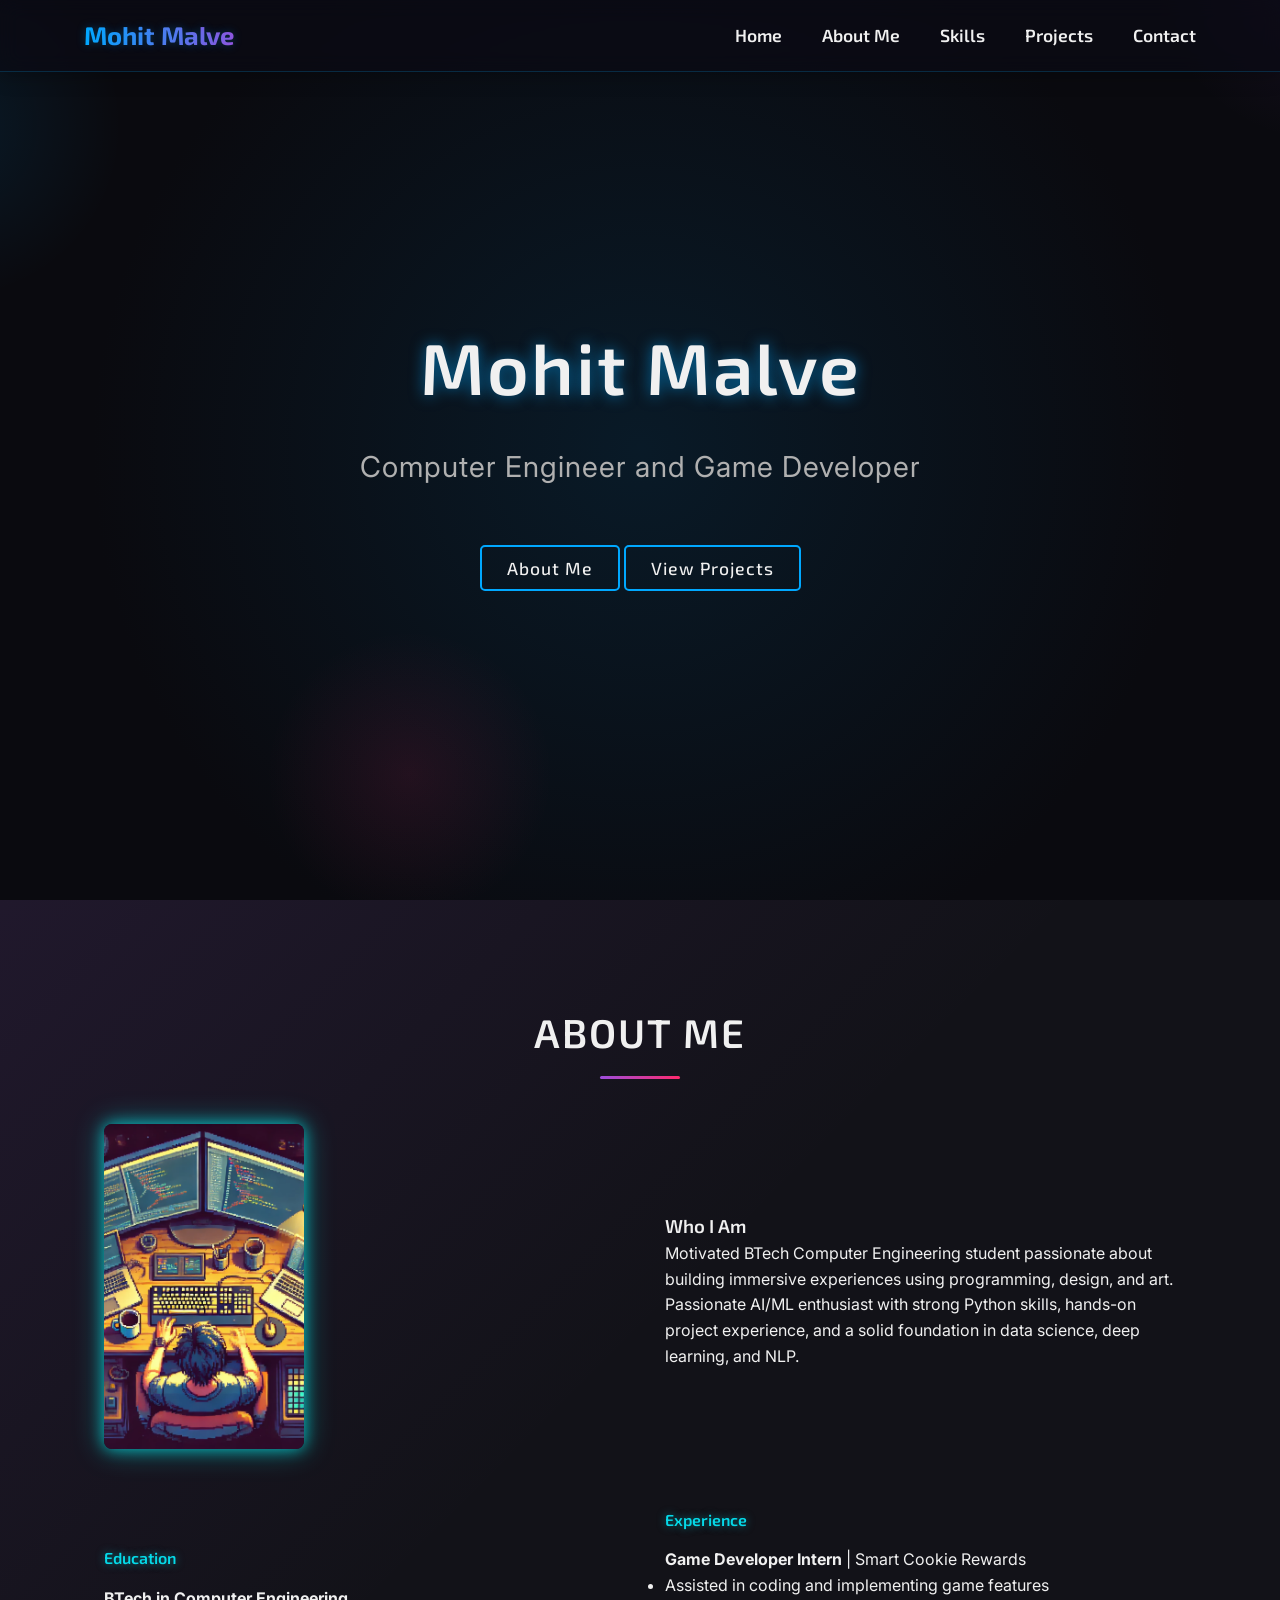
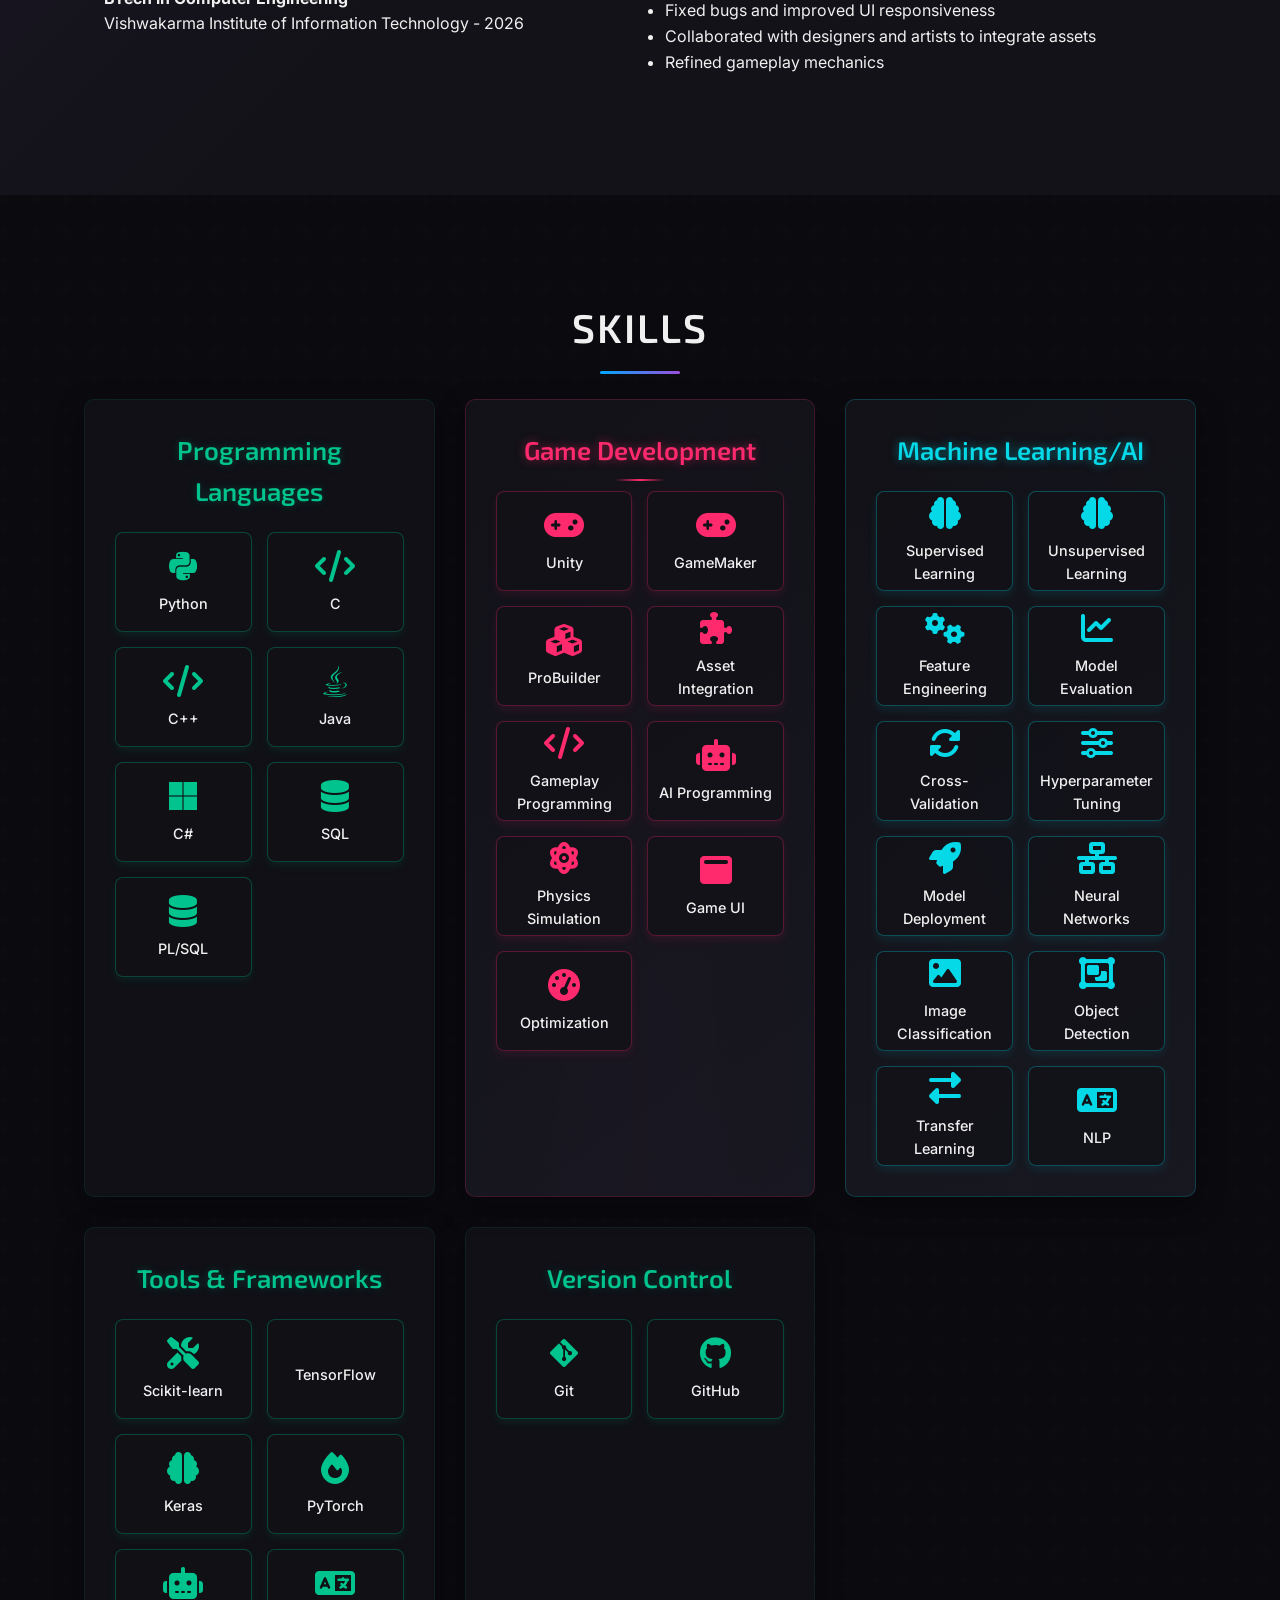
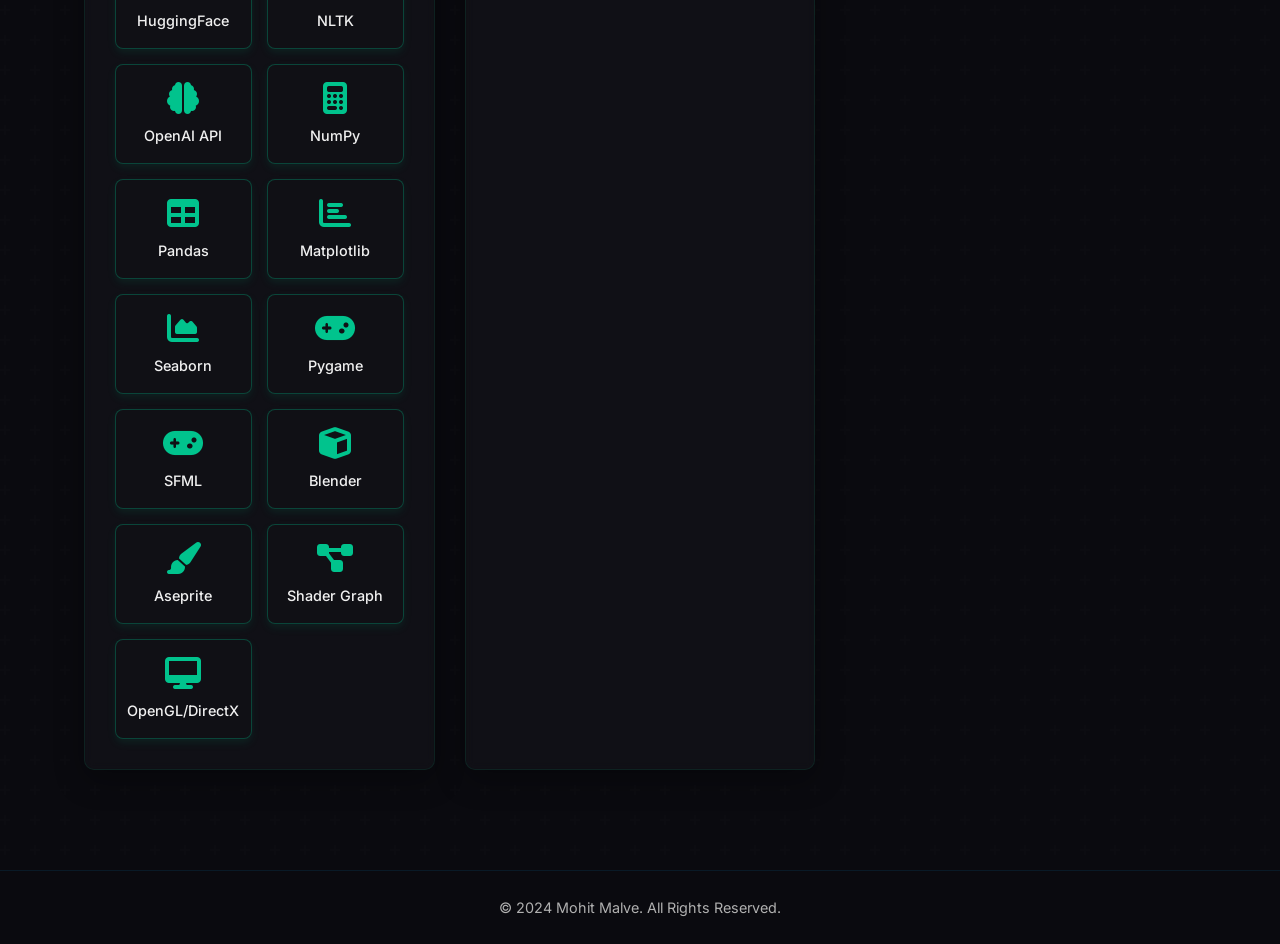
==== index.html @ 3102465f "New Duplicate" ====
<!DOCTYPE html>
<html lang="en">
<head>
    <meta charset="UTF-8">
    <meta name="viewport" content="width=device-width, initial-scale=1.0">
    <title>Mohit Malve - Game Developer & Creator</title>
    <link rel="stylesheet" href="style.css">
    <link rel="stylesheet" href="https://cdnjs.cloudflare.com/ajax/libs/font-awesome/6.4.0/css/all.min.css">
    <link href="https://fonts.googleapis.com/css2?family=Exo+2:wght@300;400;500;600;700&family=Inter:wght@300;400;500;600;700&display=swap" rel="stylesheet">
</head>
<body>
    <div class="background-animation"></div>
    <div class="background-animation"></div>
    <!-- Header -->
    <header class="fixed-header">
        <div class="container">
            <nav class="main-nav">
                <div class="logo">Mohit Malve</div>
                <ul class="nav-links">
                    <li><a href="index.html">Home</a></li>
                    <li><a href="#about">About Me</a></li>
                    <li><a href="#skills">Skills</a></li>
                    <li><a href="projects.html">Projects</a></li>
                    <li><a href="contact.html">Contact</a></li>
                </ul>
                <div class="hamburger">
                    <span class="bar"></span>
                    <span class="bar"></span>
                    <span class="bar"></span>
                </div>
            </nav>
        </div>
    </header>

    <!-- Hero Section -->
    <section class="hero" id="home">
        <div class="container">
            <div class="hero-content">
                <h1>Mohit Malve</h1>
                <p>Computer Engineer and Game Developer</p>
                <button onclick="document.getElementById('about').scrollIntoView({behavior: 'smooth'});">About Me</button>
                <button onclick="window.location.href='projects.html'">View Projects</button>
            </div>
        </div>
    </section>

    <!-- About Section -->
    <section class="about" id="about">
        <div class="container">
            <h2 class="section-title">About Me</h2>
            <div class="about-content">
                    <div class="grid-item grid-item-image">
                        <img src="Images/Sticker.png" alt="Mohit Malve's profile sticker" class="about-sticker">
                    </div>
                    <div class="grid-item grid-item-who-i-am">
                        <h3>Who I Am</h3>
                        <p>Motivated BTech Computer Engineering student passionate about building immersive experiences using programming, design, and art.</p>
                        <p>Passionate AI/ML enthusiast with strong Python skills, hands-on project experience, and a solid foundation in data science, deep learning, and NLP.</p>
                    </div>
                    <div class="grid-item grid-item-education">
                        <h4>Education</h4>
                        <p><strong>BTech in Computer Engineering</strong></p>
                        <p>Vishwakarma Institute of Information Technology - 2026</p>               
                    </div>
                    <div class="grid-item grid-item-experience">
                        <h4>Experience</h4>
                        <p><strong>Game Developer Intern</strong> | Smart Cookie Rewards</p>
                        <ul>
                            <li>Assisted in coding and implementing game features</li>
                            <li>Fixed bugs and improved UI responsiveness</li>
                            <li>Collaborated with designers and artists to integrate assets</li>
                            <li>Refined gameplay mechanics</li>
                        </ul>
                    </div>
                </div>
        </div>
    </section>

    <!-- Skills Section -->
    <section class="skills" id="skills">
        <div class="container">
            <h2 class="section-title">Skills</h2>
            <div class="skills-container">
                <div class="skill-category">
                    <h3>Programming Languages</h3>
                    <div class="skill-cards">
                        <div class="skill-card">
                            <i class="fab fa-python"></i>
                            <span>Python</span>
                        </div>
                        <div class="skill-card">
                            <i class="fas fa-code"></i>
                            <span>C</span>
                        </div>
                        <div class="skill-card">
                            <i class="fas fa-code"></i>
                            <span>C++</span>
                        </div>
                        <div class="skill-card">
                            <i class="fab fa-java"></i>
                            <span>Java</span>
                        </div>
                        <div class="skill-card">
                            <i class="fab fa-microsoft"></i>
                            <span>C#</span>
                        </div>
                        <div class="skill-card">
                            <i class="fas fa-database"></i>
                            <span>SQL</span>
                        </div>
                        <div class="skill-card">
                            <i class="fas fa-database"></i>
                            <span>PL/SQL</span>
                        </div>
                    </div>
                </div>
                
                <div class="skill-category">
                    <h3>Game Development</h3>
                    <div class="skill-cards">
                        <div class="skill-card">
                            <i class="fas fa-gamepad"></i>
                            <span>Unity</span>
                        </div>
                        <div class="skill-card">
                            <i class="fas fa-gamepad"></i>
                            <span>GameMaker</span>
                        </div>
                        <div class="skill-card">
                            <i class="fas fa-cubes"></i>
                            <span>ProBuilder</span>
                        </div>
                        <div class="skill-card">
                            <i class="fas fa-puzzle-piece"></i>
                            <span>Asset Integration</span>
                        </div>
                        <div class="skill-card">
                            <i class="fas fa-code"></i>
                            <span>Gameplay Programming</span>
                        </div>
                        <div class="skill-card">
                            <i class="fas fa-robot"></i>
                            <span>AI Programming</span>
                        </div>
                        <div class="skill-card">
                            <i class="fas fa-atom"></i>
                            <span>Physics Simulation</span>
                        </div>
                        <div class="skill-card">
                            <i class="fas fa-window-maximize"></i>
                            <span>Game UI</span>
                        </div>
                        <div class="skill-card">
                            <i class="fas fa-tachometer-alt"></i>
                            <span>Optimization</span>
                        </div>
                    </div>
                </div>
                
                <div class="skill-category">
                    <h3>Machine Learning/AI</h3>
                    <div class="skill-cards">
                        <div class="skill-card">
                            <i class="fas fa-brain"></i>
                            <span>Supervised Learning</span>
                        </div>
                        <div class="skill-card">
                            <i class="fas fa-brain"></i>
                            <span>Unsupervised Learning</span>
                        </div>
                        <div class="skill-card">
                            <i class="fas fa-cogs"></i>
                            <span>Feature Engineering</span>
                        </div>
                        <div class="skill-card">
                            <i class="fas fa-chart-line"></i>
                            <span>Model Evaluation</span>
                        </div>
                        <div class="skill-card">
                            <i class="fas fa-sync-alt"></i>
                            <span>Cross-Validation</span>
                        </div>
                        <div class="skill-card">
                            <i class="fas fa-sliders-h"></i>
                            <span>Hyperparameter Tuning</span>
                        </div>
                        <div class="skill-card">
                            <i class="fas fa-rocket"></i>
                            <span>Model Deployment</span>
                        </div>
                        <div class="skill-card">
                            <i class="fas fa-network-wired"></i>
                            <span>Neural Networks</span>
                        </div>
                        <div class="skill-card">
                            <i class="fas fa-image"></i>
                            <span>Image Classification</span>
                        </div>
                        <div class="skill-card">
                            <i class="fas fa-object-group"></i>
                            <span>Object Detection</span>
                        </div>
                        <div class="skill-card">
                            <i class="fas fa-exchange-alt"></i>
                            <span>Transfer Learning</span>
                        </div>
                        <div class="skill-card">
                            <i class="fas fa-language"></i>
                            <span>NLP</span>
                        </div>
                    </div>
                </div>
                
                <div class="skill-category">
                    <h3>Tools & Frameworks</h3>
                    <div class="skill-cards">
                        <div class="skill-card">
                            <i class="fas fa-tools"></i>
                            <span>Scikit-learn</span>
                        </div>
                        <div class="skill-card">
                            <i class="fab fa-tensorflow"></i>
                            <span>TensorFlow</span>
                        </div>
                        <div class="skill-card">
                            <i class="fas fa-brain"></i>
                            <span>Keras</span>
                        </div>
                        <div class="skill-card">
                            <i class="fas fa-fire"></i>
                            <span>PyTorch</span>
                        </div>
                        <div class="skill-card">
                            <i class="fas fa-robot"></i>
                            <span>HuggingFace</span>
                        </div>
                        <div class="skill-card">
                            <i class="fas fa-language"></i>
                            <span>NLTK</span>
                        </div>
                        <div class="skill-card">
                            <i class="fas fa-brain"></i>
                            <span>OpenAI API</span>
                        </div>
                        <div class="skill-card">
                            <i class="fas fa-calculator"></i>
                            <span>NumPy</span>
                        </div>
                        <div class="skill-card">
                            <i class="fas fa-table"></i>
                            <span>Pandas</span>
                        </div>
                        <div class="skill-card">
                            <i class="fas fa-chart-bar"></i>
                            <span>Matplotlib</span>
                        </div>
                        <div class="skill-card">
                            <i class="fas fa-chart-area"></i>
                            <span>Seaborn</span>
                        </div>
                        <div class="skill-card">
                            <i class="fas fa-gamepad"></i>
                            <span>Pygame</span>
                        </div>
                        <div class="skill-card">
                            <i class="fas fa-gamepad"></i>
                            <span>SFML</span>
                        </div>
                        <div class="skill-card">
                            <i class="fas fa-cube"></i>
                            <span>Blender</span>
                        </div>
                        <div class="skill-card">
                            <i class="fas fa-paint-brush"></i>
                            <span>Aseprite</span>
                        </div>
                        <div class="skill-card">
                            <i class="fas fa-project-diagram"></i>
                            <span>Shader Graph</span>
                        </div>
                        <div class="skill-card">
                            <i class="fas fa-desktop"></i>
                            <span>OpenGL/DirectX</span>
                        </div>
                    </div>
                </div>
                
                <div class="skill-category">
                    <h3>Version Control</h3>
                    <div class="skill-cards">
                        <div class="skill-card">
                            <i class="fab fa-git-alt"></i>
                            <span>Git</span>
                        </div>
                        <div class="skill-card">
                            <i class="fab fa-github"></i>
                            <span>GitHub</span>
                        </div>
                    </div>
                </div>
            </div>
        </div>
    </section>

    <!-- Footer -->
    <footer>
        <div class="container">
            <p>&copy; 2024 Mohit Malve. All Rights Reserved.</p>
        </div>
    </footer>

    <!-- JavaScript -->
    <script src="script.js"></script>
</body>
</html>
---- style.css ----
/* Floating Background Elements */
body::before, body::after {
    content: '';
    position: fixed;
    width: 100px;
    height: 100px;
    background-size: contain;
    background-repeat: no-repeat;
    opacity: 0.1;
    pointer-events: none;
    z-index: -1;
    animation: floatAnimation 20s infinite ease-in-out alternate;
}

body::before {
    top: 10%;
    left: 5%;
    background-image: url('Images/circuit_board.svg'); /* Placeholder, will replace with actual SVG */
    animation-delay: 0s;
}

body::after {
    bottom: 15%;
    right: 10%;
    width: 80px;
    height: 80px;
    background-image: url('Images/microchip.svg');
    animation-delay: 10s;
}

body::nth-child(3)::before {
    content: '';
    position: fixed;
    width: 120px;
    height: 120px;
    background-size: contain;
    background-repeat: no-repeat;
    opacity: 0.08;
    pointer-events: none;
    z-index: -1;
    top: 40%;
    left: 20%;
    background-image: url('Images/data_stream.svg');
    animation: floatAnimation 25s infinite ease-in-out alternate;
    animation-delay: 5s;
}

body::nth-child(4)::after {
    content: '';
    position: fixed;
    width: 90px;
    height: 90px;
    background-size: contain;
    background-repeat: no-repeat;
    opacity: 0.09;
    pointer-events: none;
    z-index: -1;
    bottom: 30%;
    left: 25%;
    background-image: url('Images/network_node.svg');
    animation: floatAnimation 18s infinite ease-in-out alternate;
    animation-delay: 15s;
}

body::nth-child(5)::before {
    content: '';
    position: fixed;
    width: 70px;
    height: 70px;
    background-size: contain;
    background-repeat: no-repeat;
    opacity: 0.07;
    pointer-events: none;
    z-index: -1;
    top: 25%;
    right: 15%;
    background-image: url('Images/code_lines.svg');
    animation: floatAnimation 22s infinite ease-in-out alternate;
    animation-delay: 8s;
}

@keyframes floatAnimation {
    0% {
        transform: translate(0, 0) rotate(0deg) scale(1);
        opacity: 0.1;
    }
    50% {
        transform: translate(20px, 30px) rotate(10deg) scale(1.05);
        opacity: 0.15;
    }
    100% {
        transform: translate(0, 0) rotate(0deg) scale(1);
        opacity: 0.1;
    }
}

.about-sticker {
    width: 200px;
    height: auto;
    max-width: 100%;
    border-radius: 8px;
    box-shadow: 0 0 15px rgba(0, 255, 255, 0.6), 0 0 30px rgba(0, 255, 255, 0.4);
    transition: transform 0.3s ease-in-out, box-shadow 0.3s ease-in-out;
    justify-self: center; /* Center the image in its grid cell */
    align-self: center;
}

.about-content {
    display: grid;
    grid-template-columns: 1fr;
    gap: 20px; /* Default gap for smaller screens */
    padding: 20px;
}

@media (min-width: 768px) {
    .about-content {
        grid-template-columns: 1fr 1fr;
        grid-template-rows: auto auto;
        gap: 40px;
    }

    .grid-item-image {
        grid-column: 1 / 2;
        grid-row: 1 / 2;
    }

    .grid-item-who-i-am {
        grid-column: 2 / 3;
        grid-row: 1 / 2;
    }

    .grid-item-education {
        grid-column: 1 / 2;
        grid-row: 2 / 3;
    }

    .grid-item-experience {
        grid-column: 2 / 3;
        grid-row: 2 / 3;
    }
}

/* General text alignment within grid cells */
.grid-item-who-i-am,
.grid-item-education,
.grid-item-experience,
    text-align: left;
    padding: 10px;
    border-radius: 8px;
    background: rgba(10, 20, 30, 0.7);
    box-shadow: 0 0 10px rgba(0, 255, 255, 0.1);
}

.grid-item-who-i-am p,
.grid-item-education p,
.grid-item-experience p {
    margin-bottom: 10px;
}

.grid-item-education h4,
.grid-item-experience h4 {
    color: var(--accent-cyan);
    margin-bottom: 15px;
    text-shadow: 0 0 8px rgba(5, 217, 232, 0.5);
}

.about-sticker:hover {
    transform: scale(1.05);
    box-shadow: 0 0 20px rgba(0, 255, 255, 0.8), 0 0 40px rgba(0, 255, 255, 0.6);
}

.project-categories {
    display: flex;
    justify-content: center;
    gap: 30px; /* Spacing between buttons */
    margin-top: 50px;
    flex-wrap: wrap;
}

.category-button {
    display: flex;
    flex-direction: column;
    align-items: center;
    justify-content: center;
    background: rgba(10, 20, 30, 0.8); /* Dark, slightly transparent background */
    border: 1px solid var(--accent-color-cyber-secondary); /* Initial border */
    border-radius: 12px;
    padding: 30px 20px;
    text-decoration: none;
    color: var(--text-primary);
    font-size: 1.1rem;
    font-weight: 600;
    width: 250px; /* Fixed width for card-like appearance */
    text-align: center;
    transition: all 0.3s ease;
    box-shadow: 0 0 10px rgba(0, 255, 255, 0.2); /* Subtle initial glow */
    position: relative;
    overflow: hidden;
}

.category-button:hover {
    border-color: var(--accent-color-cyber-primary); /* Brighter border on hover */
    box-shadow: 0 0 25px var(--accent-color-cyber-primary); /* Increased glow */
    transform: translateY(-5px); /* Slight lift effect */
}

.category-button img {
    width: 80px; /* Image size */
    height: 80px;
    margin-bottom: 15px;
    object-fit: contain;
    filter: drop-shadow(0 0 8px rgba(0, 255, 255, 0.6)); /* Image glow */
}

.category-button span {
    margin-top: 10px;
    color: var(--text-primary);
}


/* General Styles */
* {
    margin: 0;
    padding: 0;
    box-sizing: border-box;
}

@import url('https://fonts.googleapis.com/css2?family=Exo+2:wght@300;400;500;600;700&family=Inter:wght@300;400;500;600;700&display=swap');

:root {
    /* Base Colors */
    --primary-color: #0a0a0f;
    --secondary-color: #121218;
    --text-color: #f0f0f0;
    --text-secondary: #b0b0b0;
    
    /* Accent Colors */
    --accent-blue: #00a8ff;
    --accent-purple: #9d4edd;
    --accent-pink: #ff2a6d;
    --accent-cyan: #05d9e8;
    --accent-green: #01c38d;
    
    /* Section-specific Colors */
    --hero-glow: rgba(0, 168, 255, 0.6);
    --about-accent: #9d4edd;
    --game-dev-accent: #ff2a6d;
    --ml-accent: #05d9e8;
    --tools-accent: #01c38d;
    
    /* Transitions */
    --transition: all 0.3s cubic-bezier(0.25, 0.46, 0.45, 0.94);
    --glow-transition: all 0.5s cubic-bezier(0.19, 1, 0.22, 1);
}

html {
    scroll-behavior: smooth;
}

body {
    background-color: var(--primary-color);
    color: var(--text-color);
    line-height: 1.6;
    font-family: 'Inter', sans-serif;
    overflow-x: hidden;
    position: relative; /* Ensure body is a positioning context */
}

/* Background Animation */
.background-animation::before,
.background-animation::after {
    content: '';
    position: fixed;
    top: 0;
    left: 0;
    width: 100%;
    height: 100%;
    z-index: -1;
    pointer-events: none;
}

.background-animation::before {
    background: url('data:image/svg+xml,...'); /* Add SVG for circuit lines */
    background-repeat: repeat;
    opacity: 0.05;
    animation: slide 60s linear infinite;
}

.background-animation::after {
    /* Add more complex elements here if needed */
}

@keyframes slide {
    0% {
        transform: translate(0, 0);
    }
    100% {
        transform: translate(-100px, 100px);
    }
}

.floating-element {
    position: fixed;
    z-index: -1;
    pointer-events: none;
    opacity: 0.15;
    animation: float 20s infinite linear;
}

/* Add more elements */
.floating-element.chip {
    /* Styles for a microchip */
}

.floating-element.line {
     /* Styles for a data line */
}


h1, h2, h3, h4, h5, h6, .logo, .nav-links, button {
    font-family: 'Exo 2', sans-serif;
    font-weight: 600;
}

a {
    text-decoration: none;
    color: var(--text-color);
    transition: var(--transition);
}

a:hover {
    color: var(--accent-blue);
    text-shadow: 0 0 8px rgba(0, 168, 255, 0.6);
}

button {
    background-color: transparent;
    color: var(--text-color);
    border: 2px solid var(--accent-blue);
    padding: 10px 25px;
    border-radius: 5px;
    cursor: pointer;
    transition: var(--glow-transition);
    font-weight: 500;
    position: relative;
    overflow: hidden;
    z-index: 1;
    letter-spacing: 1px;
}

button::before {
    content: '';
    position: absolute;
    top: 0;
    left: 0;
    width: 0;
    height: 100%;
    background-color: var(--accent-blue);
    transition: var(--transition);
    z-index: -1;
}

button:hover {
    color: var(--text-color);
    text-shadow: 0 0 10px rgba(255, 255, 255, 0.8);
    box-shadow: 0 0 15px var(--hero-glow);
    transform: translateY(-3px);
}

button:hover::before {
    width: 100%;
}

.container {
    width: 90%;
    max-width: 1200px;
    margin: 0 auto;
    padding: 0 20px;
}

section {
    padding: 100px 0;
    position: relative;
}

.section-title {
    font-size: 2.5rem;
    margin-bottom: 40px;
    text-align: center;
    position: relative;
    text-transform: uppercase;
    letter-spacing: 2px;
}

.section-title::after {
    content: '';
    position: absolute;
    bottom: -15px;
    left: 50%;
    transform: translateX(-50%);
    width: 80px;
    height: 3px;
    background: linear-gradient(90deg, var(--accent-blue), var(--accent-purple));
    border-radius: 3px;
}

/* Header Styles */
.fixed-header {
    background-color: rgba(10, 10, 15, 0.8);
    backdrop-filter: blur(10px);
    padding: 15px 0;
    position: fixed;
    width: 100%;
    top: 0;
    z-index: 1000;
    box-shadow: 0 2px 20px rgba(0, 0, 0, 0.3);
    border-bottom: 1px solid rgba(0, 168, 255, 0.2);
    transition: all 0.3s ease;
}

.main-nav {
    display: flex;
    justify-content: space-between;
    align-items: center;
}

.logo {
    font-size: 1.6rem;
    font-weight: 700;
    background: linear-gradient(to right, var(--accent-blue), var(--accent-purple));
    -webkit-background-clip: text;
    background-clip: text;
    color: transparent;
    text-shadow: 0 0 10px rgba(0, 168, 255, 0.3);
    transition: all 0.3s ease;
}

.logo:hover {
    text-shadow: 0 0 15px rgba(0, 168, 255, 0.8), 0 0 25px rgba(157, 78, 221, 0.7);
}

.nav-links {
    display: flex;
    list-style: none;
    margin: 0;
    padding: 0;
    align-items: center;
}

.nav-links li {
    margin-left: 40px;
    position: relative;
}

.nav-links li a {
    font-size: 1.1rem;
    position: relative;
    padding: 5px 0;
    transition: all 0.3s ease;
}

.nav-links li a::after {
    content: '';
    position: absolute;
    bottom: -5px;
    left: 0;
    width: 0;
    height: 2px;
    background: linear-gradient(to right, var(--accent-blue), var(--accent-purple));
    transition: var(--transition);
}

.nav-links li a:hover {
    color: var(--accent-blue);
    text-shadow: 0 0 8px rgba(0, 168, 255, 0.6);
}

.nav-links li a:hover::after {
    width: 100%;
}

/* Dropdown Menu Styles */
.dropdown {
    position: relative;
}

.dropdown-toggle {
    display: flex;
    align-items: center;
}

.dropdown-toggle i {
    margin-left: 5px;
    font-size: 0.8rem;
    transition: transform 0.3s ease;
}

.dropdown:hover .dropdown-toggle i {
    transform: rotate(180deg);
}

.dropdown-menu {
    position: absolute;
    top: 100%;
    left: 0;
    background-color: rgba(15, 15, 30, 0.95);
    backdrop-filter: blur(10px);
    -webkit-backdrop-filter: blur(10px);
    min-width: 200px;
    border-radius: 8px;
    box-shadow: 0 10px 30px rgba(0, 0, 0, 0.2), 0 0 15px rgba(0, 168, 255, 0.3);
    padding: 10px 0;
    opacity: 0;
    visibility: hidden;
    transform: translateY(20px);
    transition: all 0.3s ease;
    z-index: 1001;
    border: 1px solid rgba(0, 168, 255, 0.2);
}

.dropdown:hover .dropdown-menu {
    opacity: 1;
    visibility: visible;
    transform: translateY(10px);
}

.dropdown-menu li {
    margin: 0;
    padding: 0;
    width: 100%;
}

.dropdown-menu li a {
    display: block;
    padding: 10px 20px;
    color: var(--text-color);
    transition: all 0.3s ease;
}

.dropdown-menu li a:hover {
    background-color: rgba(0, 168, 255, 0.1);
    padding-left: 25px;
}

.hamburger {
    display: none;
    cursor: pointer;
    z-index: 1002;
}

.bar {
    display: block;
    width: 25px;
    height: 3px;
    margin: 5px auto;
    -webkit-transition: all 0.3s ease-in-out;
    transition: all 0.3s ease-in-out;
    background-color: #fff;
    border-radius: 3px;
    box-shadow: 0 0 5px rgba(79, 174, 255, 0.5);
}

/* Mobile Responsiveness */
@media (max-width: 992px) {
    .hamburger {
        display: block;
    }
    
    .hamburger.active .bar:nth-child(2) {
        opacity: 0;
    }
    
    .hamburger.active .bar:nth-child(1) {
        transform: translateY(8px) rotate(45deg);
    }
    
    .hamburger.active .bar:nth-child(3) {
        transform: translateY(-8px) rotate(-45deg);
    }
    
    .nav-links {
        position: fixed;
        top: -100%;
        left: 0;
        width: 100%;
        flex-direction: column;
        background-color: rgba(10, 10, 20, 0.95);
        backdrop-filter: blur(10px);
        -webkit-backdrop-filter: blur(10px);
        text-align: center;
        transition: 0.5s ease;
        box-shadow: 0 10px 30px rgba(0, 0, 0, 0.2);
        padding: 20px 0;
        z-index: 1000;
    }
    
    .nav-links.active {
        top: 70px;
    }
    
    .nav-links li {
        margin: 15px 0;
    }
    
    /* Mobile Dropdown Styling */
    .dropdown-menu {
        position: static;
        opacity: 1;
        visibility: visible;
        transform: none;
        background-color: transparent;
        box-shadow: none;
        border: none;
        max-height: 0;
        overflow: hidden;
        transition: max-height 0.3s ease;
        padding: 0;
        width: 100%;
    }
    
    .dropdown.active .dropdown-menu {
        max-height: 200px;
        padding: 10px 0;
    }
    
    .dropdown-toggle i {
        transition: transform 0.3s ease;
    }
    
    .dropdown.active .dropdown-toggle i {
        transform: rotate(180deg);
    }
}

/* Hero Section */
.hero {
    height: 100vh;
    display: flex;
    align-items: center;
    justify-content: center;
    text-align: center;
    background-color: var(--primary-color);
    position: relative;
    overflow: hidden;
}

.hero::before {
    content: '';
    position: absolute;
    top: 0;
    left: 0;
    width: 100%;
    height: 100%;
    background: radial-gradient(circle at center, rgba(0, 168, 255, 0.1) 0%, rgba(10, 10, 15, 0.9) 70%);
    z-index: 1;
}

/* Particle effect */
.hero::after {
    content: '';
    position: absolute;
    top: 0;
    left: 0;
    width: 100%;
    height: 100%;
    background-image: 
        radial-gradient(circle at 20% 30%, rgba(0, 168, 255, 0.1) 0%, transparent 8%),
        radial-gradient(circle at 80% 20%, rgba(157, 78, 221, 0.1) 0%, transparent 8%),
        radial-gradient(circle at 40% 70%, rgba(255, 42, 109, 0.1) 0%, transparent 8%),
        radial-gradient(circle at 70% 90%, rgba(5, 217, 232, 0.1) 0%, transparent 8%);
    background-size: 180% 180%;
    background-position: center;
    z-index: 1;
    animation: pulse 15s infinite alternate;
}

@keyframes pulse {
    0% {
        background-position: 0% 0%;
    }
    100% {
        background-position: 100% 100%;
    }
}

.hero-content {
    position: relative;
    z-index: 2;
}

.hero h1 {
    font-size: 4.5rem;
    margin-bottom: 20px;
    animation: fadeInDown 1s ease;
    text-shadow: 0 0 15px var(--hero-glow);
    letter-spacing: 2px;
}

.hero p {
    font-size: 1.8rem;
    margin-bottom: 40px;
    color: var(--text-secondary);
    animation: fadeInUp 1s ease;
    letter-spacing: 1px;
}

.hero button {
    animation: fadeIn 1.5s ease;
    font-size: 1.1rem;
    margin-top: 15px; /* Add vertical spacing between buttons */
}

/* About Section */
.about {
    background-color: var(--secondary-color);
    position: relative;
    overflow: hidden;
}

.about::before {
    content: '';
    position: absolute;
    top: 0;
    left: 0;
    width: 100%;
    height: 100%;
    background: linear-gradient(135deg, rgba(157, 78, 221, 0.1) 0%, transparent 50%);
    z-index: 0;
}

.about .section-title::after {
    background: linear-gradient(90deg, var(--about-accent), var(--accent-pink));
}

.about-content {
    display: grid;
    grid-template-columns: 1fr 1fr;
    gap: 50px;
    align-items: center;
    position: relative;
    z-index: 1;
}

.about-text h3 {
    font-size: 2rem;
    margin-bottom: 25px;
    color: var(--about-accent);
    text-shadow: 0 0 10px rgba(157, 78, 221, 0.4);
}

.about-text p {
    margin-bottom: 20px;
    font-size: 1.05rem;
    line-height: 1.7;
}

.experience, .education {
    margin-top: 35px;
    padding: 25px;
    background: rgba(18, 18, 24, 0.6);
    border-radius: 10px;
    border-left: 3px solid var(--about-accent);
    box-shadow: 0 5px 20px rgba(0, 0, 0, 0.2);
    backdrop-filter: blur(5px);
}

.experience h4, .education h4 {
    font-size: 1.4rem;
    margin-bottom: 15px;
    color: var(--about-accent);
    text-shadow: 0 0 8px rgba(157, 78, 221, 0.3);
}

.experience ul, .education ul {
    margin-left: 20px;
}

.experience li, .education li {
    margin-bottom: 8px;
}

/* Skills Section */
.skills {
    background-color: var(--primary-color);
    position: relative;
    overflow: hidden;
}

.skills::before {
    content: '';
    position: absolute;
    top: 0;
    left: 0;
    width: 100%;
    height: 100%;
    background: 
        url("data:image/svg+xml,%3Csvg width='60' height='60' viewBox='0 0 60 60' xmlns='http://www.w3.org/2000/svg'%3E%3Cg fill='none' fill-rule='evenodd'%3E%3Cg fill='%239C92AC' fill-opacity='0.03'%3E%3Cpath d='M36 34v-4h-2v4h-4v2h4v4h2v-4h4v-2h-4zm0-30V0h-2v4h-4v2h4v4h2V6h4V4h-4zM6 34v-4H4v4H0v2h4v4h2v-4h4v-2H6zM6 4V0H4v4H0v2h4v4h2V6h4V4H6z'/%3E%3C/g%3E%3C/g%3E%3C/svg%3E");
    opacity: 0.5;
    z-index: 0;
}

.skills-container {
    display: grid;
    grid-template-columns: repeat(auto-fit, minmax(280px, 1fr));
    gap: 30px;
    position: relative;
    z-index: 1;
}

/* Skill Cards */
.skill-cards {
    display: grid;
    grid-template-columns: repeat(auto-fill, minmax(100px, 1fr));
    gap: 15px;
    margin-top: 20px;
}

.skill-card {
    display: flex;
    flex-direction: column;
    align-items: center;
    justify-content: center;
    padding: 15px 10px;
    background-color: rgba(18, 18, 24, 0.7);
    border-radius: 8px;
    transition: var(--transition);
    border: 1px solid rgba(0, 168, 255, 0.2);
    box-shadow: 0 4px 6px rgba(0, 0, 0, 0.1);
    height: 100px;
}

/* Category-specific card styling */
.skill-category:nth-child(1) .skill-card {
    border-color: rgba(1, 195, 141, 0.3);
    box-shadow: 0 4px 8px rgba(1, 195, 141, 0.1);
}

.skill-category:nth-child(2) .skill-card {
    border-color: rgba(255, 42, 109, 0.3);
    box-shadow: 0 4px 8px rgba(255, 42, 109, 0.1);
}

.skill-category:nth-child(3) .skill-card {
    border-color: rgba(5, 217, 232, 0.3);
    box-shadow: 0 4px 8px rgba(5, 217, 232, 0.1);
}

.skill-category:nth-child(4) .skill-card {
    border-color: rgba(1, 195, 141, 0.3);
    box-shadow: 0 4px 8px rgba(1, 195, 141, 0.1);
}

.skill-category:nth-child(5) .skill-card {
    border-color: rgba(1, 195, 141, 0.3);
    box-shadow: 0 4px 8px rgba(1, 195, 141, 0.1);
}

/* Icons */
.skill-card i {
    font-size: 2rem;
    margin-bottom: 10px;
    transition: var(--transition);
}

.skill-category:nth-child(1) .skill-card i {
    color: var(--tools-accent);
}

.skill-category:nth-child(2) .skill-card i {
    color: var(--game-dev-accent);
}

.skill-category:nth-child(3) .skill-card i {
    color: var(--ml-accent);
}

.skill-category:nth-child(4) .skill-card i {
    color: var(--tools-accent);
}

.skill-category:nth-child(5) .skill-card i {
    color: var(--tools-accent);
}

.skill-card span {
    font-size: 0.9rem;
    text-align: center;
    font-weight: 500;
}

/* Hover effects */
.skill-card:hover {
    transform: translateY(-5px);
    cursor: pointer;
}

.skill-category:nth-child(1) .skill-card:hover {
    box-shadow: 0 6px 12px rgba(1, 195, 141, 0.3), 0 0 15px rgba(1, 195, 141, 0.5);
}

.skill-category:nth-child(2) .skill-card:hover {
    box-shadow: 0 6px 12px rgba(255, 42, 109, 0.3), 0 0 15px rgba(255, 42, 109, 0.5);
}

.skill-category:nth-child(3) .skill-card:hover {
    box-shadow: 0 6px 12px rgba(5, 217, 232, 0.3), 0 0 15px rgba(5, 217, 232, 0.5);
}

.skill-category:nth-child(4) .skill-card:hover {
    box-shadow: 0 6px 12px rgba(1, 195, 141, 0.3), 0 0 15px rgba(1, 195, 141, 0.5);
}

.skill-category:nth-child(5) .skill-card:hover {
    box-shadow: 0 6px 12px rgba(1, 195, 141, 0.3), 0 0 15px rgba(1, 195, 141, 0.5);
}

.skill-card:hover i {
    transform: scale(1.2);
}

/* Game Development Skills */
.skill-category:nth-child(2) {
    background: linear-gradient(145deg, rgba(18, 18, 24, 0.9), rgba(25, 25, 35, 0.9));
    padding: 30px;
    border-radius: 10px;
    box-shadow: 0 10px 30px rgba(0, 0, 0, 0.3);
    transition: var(--transition);
    border: 1px solid rgba(255, 42, 109, 0.2);
    position: relative;
    overflow: hidden;
}

.skill-category:nth-child(2)::before {
    content: '';
    position: absolute;
    top: 0;
    left: 0;
    width: 100%;
    height: 100%;
    background: 
        linear-gradient(90deg, transparent 0%, rgba(255, 42, 109, 0.1) 50%, transparent 100%),
        linear-gradient(180deg, transparent 0%, rgba(157, 78, 221, 0.05) 100%);
    z-index: -1;
}

.skill-category:nth-child(2) h3 {
    font-size: 1.6rem;
    margin-bottom: 20px;
    color: var(--game-dev-accent);
    text-align: center;
    text-shadow: 0 0 10px rgba(255, 42, 109, 0.5);
    position: relative;
}

.skill-category:nth-child(2) h3::after {
    content: '';
    position: absolute;
    bottom: -10px;
    left: 50%;
    transform: translateX(-50%);
    width: 50px;
    height: 2px;
    background: linear-gradient(90deg, transparent, var(--game-dev-accent), transparent);
}

.skill-category:nth-child(2) .skill-list li::before {
    content: '▹';
    color: var(--game-dev-accent);
    position: absolute;
    left: 0;
}

.skill-category:nth-child(2):hover {
    transform: translateY(-5px);
    box-shadow: 0 15px 30px rgba(0, 0, 0, 0.4), 0 0 15px rgba(255, 42, 109, 0.3);
    border-color: rgba(255, 42, 109, 0.4);
}

/* Machine Learning/AI Skills */
.skill-category:nth-child(3) {
    background: linear-gradient(145deg, rgba(18, 18, 24, 0.9), rgba(25, 25, 35, 0.9));
    padding: 30px;
    border-radius: 10px;
    box-shadow: 0 10px 30px rgba(0, 0, 0, 0.3);
    transition: var(--transition);
    border: 1px solid rgba(5, 217, 232, 0.2);
    position: relative;
    overflow: hidden;
}

.skill-category:nth-child(3)::before {
    content: '';
    position: absolute;
    top: 0;
    left: 0;
    width: 100%;
    height: 100%;
    background-image: 
        linear-gradient(to right, transparent 10%, rgba(5, 217, 232, 0.05) 50%, transparent 90%),
        radial-gradient(circle at 50% 50%, rgba(5, 217, 232, 0.05) 0%, transparent 70%);
    z-index: -1;
}

.skill-category:nth-child(3) h3 {
    font-size: 1.6rem;
    margin-bottom: 20px;
    color: var(--ml-accent);
    text-align: center;
    text-shadow: 0 0 10px rgba(5, 217, 232, 0.5);
}

.skill-category:nth-child(3) h3::after {
    content: '';
    position: absolute;
    bottom: -10px;
    left: 50%;
    transform: translateX(-50%);
    width: 50px;
    height: 2px;
    background: linear-gradient(90deg, transparent, var(--ml-accent), transparent);
}

.skill-category:nth-child(3) .skill-list li::before {
    content: '◉';
    color: var(--ml-accent);
    position: absolute;
    left: 0;
    font-size: 0.8rem;
}

.skill-category:nth-child(3):hover {
    transform: translateY(-5px);
    box-shadow: 0 15px 30px rgba(0, 0, 0, 0.4), 0 0 15px rgba(5, 217, 232, 0.3);
    border-color: rgba(5, 217, 232, 0.4);
}

/* Other Skills (Programming, Tools, Version Control) */
.skill-category:nth-child(1),
.skill-category:nth-child(4),
.skill-category:nth-child(5) {
    background: rgba(18, 18, 24, 0.8);
    padding: 30px;
    border-radius: 10px;
    box-shadow: 0 10px 30px rgba(0, 0, 0, 0.3);
    transition: var(--transition);
    border: 1px solid rgba(1, 195, 141, 0.1);
    backdrop-filter: blur(5px);
}

.skill-category:nth-child(1) h3,
.skill-category:nth-child(4) h3,
.skill-category:nth-child(5) h3 {
    font-size: 1.6rem;
    margin-bottom: 20px;
    color: var(--tools-accent);
    text-align: center;
    text-shadow: 0 0 10px rgba(1, 195, 141, 0.3);
}

.skill-category:nth-child(1) .skill-list li::before,
.skill-category:nth-child(4) .skill-list li::before,
.skill-category:nth-child(5) .skill-list li::before {
    content: '•';
    color: var(--tools-accent);
    position: absolute;
    left: 0;
}

.skill-category:nth-child(1):hover,
.skill-category:nth-child(4):hover,
.skill-category:nth-child(5):hover {
    transform: translateY(-5px);
    box-shadow: 0 15px 30px rgba(0, 0, 0, 0.4), 0 0 15px rgba(1, 195, 141, 0.2);
    border-color: rgba(1, 195, 141, 0.3);
}

.skill-list {
    list-style: none;
}

.skill-list li {
    margin-bottom: 12px;
    position: relative;
    padding-left: 20px;
    transition: var(--transition);
}

.skill-list li:hover {
    transform: translateX(5px);
}

/* Projects Page */
.projects {
    background-color: var(--primary-color);
    min-height: 80vh;
    position: relative;
    overflow: hidden;
}

.projects::before {
    content: '';
    position: absolute;
    top: 0;
    left: 0;
    width: 100%;
    height: 100%;
    background: 
        linear-gradient(135deg, rgba(255, 42, 109, 0.05) 0%, transparent 50%),
        linear-gradient(225deg, rgba(157, 78, 221, 0.05) 0%, transparent 50%);
    z-index: 0;
}

.projects .section-title {
    color: var(--game-dev-accent);
    text-shadow: 0 0 15px rgba(255, 42, 109, 0.3);
}

.projects .section-title::after {
    background: linear-gradient(90deg, var(--game-dev-accent), var(--accent-purple));
}

.projects-intro {
    text-align: center;
    margin-bottom: 40px;
    max-width: 800px;
    margin-left: auto;
    margin-right: auto;
}

.project-categories {
    display: flex;
    justify-content: center;
    gap: 30px;
    margin-bottom: 60px;
    flex-wrap: wrap;
}

.category-button {
    display: flex;
    flex-direction: column;
    align-items: center;
    justify-content: center;
    background: rgba(var(--primary-rgb), 0.1);
    border: 1px solid rgba(var(--primary-rgb), 0.3);
    border-radius: 15px;
    padding: 30px;
    text-decoration: none;
    color: var(--text-primary);
    font-size: 1.1rem;
    font-weight: 600;
    text-align: center;
    transition: all 0.3s ease;
    width: 280px; /* Fixed width for desktop */
    box-shadow: 0 5px 15px rgba(0, 255, 255, 0.1),
                0 0 20px rgba(0, 255, 255, 0.05) inset;
    position: relative;
    overflow: hidden;
}

.category-button::before {
    content: '';
    position: absolute;
    top: -50%;
    left: -50%;
    width: 200%;
    height: 200%;
    background: radial-gradient(circle, rgba(var(--accent-rgb), 0.2) 0%, transparent 70%);
    transform: rotate(45deg);
    opacity: 0;
    transition: opacity 0.4s ease;
}

.category-button:hover::before {
    opacity: 1;
}

.category-button:hover {
    border-color: var(--accent-color);
    transform: translateY(-8px);
    box-shadow: 0 8px 25px rgba(var(--accent-rgb), 0.3),
                0 0 30px rgba(var(--accent-rgb), 0.1) inset;
}

.category-button img {
    width: 96px;
    height: 96px;
    margin-bottom: 15px;
    object-fit: contain;
    filter: drop-shadow(0 0 8px rgba(var(--accent-rgb), 0.6));
}

.category-button span {
    display: block;
    margin-top: 10px;
    font-size: 1.2em;
    color: var(--text-primary);
}

/* Project Grid */
.project-grid {
    display: grid;
    grid-template-columns: repeat(auto-fit, minmax(300px, 1fr));
    gap: 30px;
}

/* Media Queries for Responsiveness */
@media (max-width: 768px) {
    .project-categories {
        flex-direction: column;
        align-items: center;
    }

    .category-button {
        width: 90%; /* Adjust width for mobile */
        max-width: 350px;
    }
}

.projects-intro p {
    color: var(--text-secondary);
    font-size: 1.2rem;
    text-shadow: 0 0 10px rgba(0, 0, 0, 0.5);
}

/* Contact Page */
.contact {
    background-color: var(--secondary-color);
    min-height: 80vh;
    position: relative;
    overflow: hidden;
}

.contact::before {
    content: '';
    position: absolute;
    top: 0;
    left: 0;
    width: 100%;
    height: 100%;
    background: linear-gradient(135deg, rgba(0, 168, 255, 0.05) 0%, transparent 50%);
    z-index: 0;
}

.contact .section-title {
    color: var(--accent-blue);
    text-shadow: 0 0 15px rgba(0, 168, 255, 0.3);
}

.contact .section-title::after {
    background: linear-gradient(90deg, var(--accent-blue), var(--accent-cyan));
}

.contact-container {
    display: flex;
    flex-direction: column;
    align-items: center;
    max-width: 600px;
    margin: 0 auto;
    position: relative;
    z-index: 1;
    background: rgba(18, 18, 24, 0.6);
    padding: 40px;
    border-radius: 15px;
    box-shadow: 0 15px 35px rgba(0, 0, 0, 0.3);
    backdrop-filter: blur(10px);
    border: 1px solid rgba(0, 168, 255, 0.1);
}

.contact-container p {
    text-align: center;
    margin-bottom: 30px;
    font-size: 1.1rem;
}

.contact-info {
    width: 100%;
    margin-top: 30px;
}

.contact-item {
    display: flex;
    align-items: center;
    margin-bottom: 25px;
    padding: 15px;
    background: rgba(10, 10, 15, 0.5);
    border-radius: 10px;
    transition: var(--transition);
    border-left: 3px solid var(--accent-blue);
}

.contact-item:hover {
    transform: translateX(5px);
    box-shadow: 0 5px 15px rgba(0, 0, 0, 0.2), 0 0 10px rgba(0, 168, 255, 0.2);
}

.contact-item i {
    font-size: 1.5rem;
    color: var(--accent-blue);
    margin-right: 20px;
    width: 30px;
    text-align: center;
    text-shadow: 0 0 10px rgba(0, 168, 255, 0.5);
}

.social-links {
    display: flex;
    justify-content: center;
    margin-top: 40px;
}

.social-links a {
    display: inline-flex;
    align-items: center;
    justify-content: center;
    width: 60px;
    height: 60px;
    background-color: rgba(10, 10, 15, 0.7);
    border-radius: 50%;
    margin: 0 15px;
    transition: var(--glow-transition);
    border: 1px solid rgba(0, 168, 255, 0.2);
    position: relative;
    overflow: hidden;
}

.social-links a::before {
    content: '';
    position: absolute;
    top: 0;
    left: 0;
    width: 100%;
    height: 100%;
    background: radial-gradient(circle at center, rgba(0, 168, 255, 0.2) 0%, transparent 70%);
    opacity: 0;
    transition: var(--transition);
}

.social-links a:hover {
    transform: translateY(-8px);
    box-shadow: 0 10px 20px rgba(0, 0, 0, 0.3), 0 0 15px rgba(0, 168, 255, 0.4);
    border-color: var(--accent-blue);
    background-color: rgba(0, 168, 255, 0.1);
}

.social-links a:hover::before {
    opacity: 1;
}

.social-links i {
    font-size: 1.8rem;
    color: var(--text-color);
    transition: var(--transition);
}

.social-links a:hover i {
    color: var(--accent-blue);
    text-shadow: 0 0 10px rgba(0, 168, 255, 0.8);
}

/* Footer */
footer {
    background-color: var(--primary-color);
    padding: 25px 0;
    text-align: center;
    border-top: 1px solid rgba(0, 168, 255, 0.1);
}

footer p {
    color: var(--text-secondary);
    font-size: 0.9rem;
}

/* Animations */
@keyframes fadeInDown {
    from {
        opacity: 0;
        transform: translateY(-30px);
    }
    to {
        opacity: 1;
        transform: translateY(0);
    }
}

@keyframes fadeInUp {
    from {
        opacity: 0;
        transform: translateY(30px);
    }
    to {
        opacity: 1;
        transform: translateY(0);
    }
}

@keyframes fadeIn {
    from {
        opacity: 0;
    }
    to {
        opacity: 1;
    }
}

/* Responsive Design */
@media (max-width: 992px) {
    .about-content {
        grid-template-columns: 1fr;
    }
    
    .section-title {
        font-size: 2.2rem;
    }
    
    .hero h1 {
        font-size: 3.5rem;
    }
    
    .hero p {
        font-size: 1.4rem;
    }
    
    .skill-category:nth-child(2)::before,
    .skill-category:nth-child(3)::before {
        opacity: 0.5;
    }
}

@media (max-width: 768px) {
    .hamburger {
        display: block;
    }
    
    .hamburger.active .bar:nth-child(2) {
        opacity: 0;
    }
    
    .hamburger.active .bar:nth-child(1) {
        transform: translateY(8px) rotate(45deg);
    }
    
    .hamburger.active .bar:nth-child(3) {
        transform: translateY(-8px) rotate(-45deg);
    }
    
    .nav-links {
        position: fixed;
        left: -100%;
        top: 70px;
        gap: 0;
        flex-direction: column;
        background-color: rgba(10, 10, 15, 0.95);
        backdrop-filter: blur(10px);
        width: 100%;
        text-align: center;
        transition: 0.3s;
        box-shadow: 0 10px 20px rgba(0, 0, 0, 0.2);
        border-bottom: 1px solid rgba(0, 168, 255, 0.1);
    }
    
    .nav-links.active {
        left: 0;
    }
    
    .nav-links li {
        margin: 20px 0;
    }
    
    .hero h1 {
        font-size: 2.8rem;
    }
    
    .hero p {
        font-size: 1.2rem;
    }
    
    .section-title {
        font-size: 2rem;
    }
    
    /* Responsive skill cards */
    .skill-cards {
        grid-template-columns: repeat(auto-fill, minmax(90px, 1fr));
        gap: 10px;
    }
    
    .skill-card {
        height: 90px;
        padding: 10px 5px;
    }
    
    .skill-card i {
        font-size: 1.8rem;
    }
    
    .skill-card span {
        font-size: 0.8rem;
    }
    
    .contact-container {
        padding: 30px 20px;
    }
    
    .social-links a {
        width: 50px;
        height: 50px;
        margin: 0 10px;
    }
    
    .social-links i {
        font-size: 1.5rem;
    }
}

@media (max-width: 768px) {
    .about-sticker {
        float: none;
        margin: 20px auto;
        display: block;
    }
}

@media (max-width: 480px) {
    .hero-content h1 {
        font-size: 2.5em;
    }

    .hero-content p {
        font-size: 1em;
    }

    .nav-links {
        display: none;
        flex-direction: column;
        width: 100%;
        position: absolute;
        top: 60px;
        left: 0;
        background-color: #1a1a2e;
        border-top: 1px solid #0ff;
        z-index: 1000;
    }

    .nav-links.active {
        display: flex;
    }

    .nav-links li {
        text-align: center;
        margin: 10px 0;
    }

    .hamburger {
        display: flex;
    }

    .about-content {
        flex-direction: column;
        align-items: center;
    }

    .about-text {
        width: 100%;
        text-align: center;
    }

    .about-text h3,
    .about-text h4 {
        text-align: center;
    }

    .skills-container {
        grid-template-columns: 1fr;
    }

    .skill-card {
        height: 100px;
        padding: 10px;
    }

    .skill-card i {
        font-size: 2.5em;
    }

    .skill-card span {
        font-size: 0.9em;
    }

    .project-card {
        width: 100%;
    }

    .contact-form {
        width: 90%;
    }

    .contact-info {
        flex-direction: column;
        align-items: center;
    }

    .contact-info div {
        margin-bottom: 20px;
    }

    .footer-content {
        flex-direction: column;
        text-align: center;
    }

    .footer-links {
        margin-top: 10px;
    }

    .footer-links a {
        margin: 0 5px;
    }
}

@media (max-width: 576px) {
    .skills-container {
        grid-template-columns: 1fr;
    }
    
    .hero h1 {
        font-size: 2.2rem;
    }
    
    .section-title {
        font-size: 1.8rem;
    }
    
    section {
        padding: 70px 0;
    }
    
    .about-text h3 {
        font-size: 1.6rem;
    }
    
    .experience, .education {
        padding: 20px 15px;
    }
    
    /* Smaller skill cards for mobile */
    .skill-cards {
        grid-template-columns: repeat(auto-fill, minmax(70px, 1fr));
        gap: 8px;
    }
    
    .skill-card {
        height: 80px;
        padding: 8px 5px;
    }
    
    .skill-card i {
        font-size: 1.5rem;
        margin-bottom: 5px;
    }
    
    .skill-card span {
        font-size: 0.7rem;
    }
    
    .contact-item {
        flex-direction: column;
        text-align: center;
        padding: 20px 15px;
    }
    
    .contact-item i {
        margin-right: 0;
        margin-bottom: 10px;
    }
}

/* New Animations */
@keyframes slideInLeft {
    from {
        opacity: 0;
        transform: translateX(-50px);
    }
    to {
        opacity: 1;
        transform: translateX(0);
    }
}

@keyframes slideInRight {
    from {
        opacity: 0;
        transform: translateX(50px);
    }
    to {
        opacity: 1;
        transform: translateX(0);
    }
}

@keyframes slideInUp {
    from {
        opacity: 0;
        transform: translateY(50px);
    }
    to {
        opacity: 1;
        transform: translateY(0);
    }
}

@keyframes slideInDown {
    from {
        opacity: 0;
        transform: translateY(-50px);
    }
    to {
        opacity: 1;
        transform: translateY(0);
    }
}

@keyframes fadeOutDown {
    from {
        opacity: 1;
        transform: translateY(0);
    }
    to {
        opacity: 0;
        transform: translateY(50px);
    }
}

@keyframes fadeOutUp {
    from {
        opacity: 1;
        transform: translateY(0);
    }
    to {
        opacity: 0;
        transform: translateY(-50px);
    }
}

@keyframes fadeOutLeft {
    from {
        opacity: 1;
        transform: translateX(0);
    }
    to {
        opacity: 0;
        transform: translateX(-50px);
    }
}

@keyframes fadeOutRight {
    from {
        opacity: 1;
        transform: translateX(0);
    }
    to {
        opacity: 0;
        transform: translateX(50px);
    }
}

@keyframes fadeInZoom {
    from {
        opacity: 0;
        transform: scale(0.8);
    }
    to {
        opacity: 1;
        transform: scale(1);
    }
}

@keyframes fadeOutZoom {
    from {
        opacity: 1;
        transform: scale(1);
    }
    to {
        opacity: 0;
        transform: scale(0.8);
    }
}

@keyframes fadeInBounceUp {
    0% {
        opacity: 0;
        transform: translateY(50px);
    }
    60% {
        opacity: 0.7;
        transform: translateY(-10px);
    }
    100% {
        opacity: 1;
        transform: translateY(0);
    }
}

@keyframes fadeOutBounceUp {
    0% {
        opacity: 1;
        transform: translateY(0);
    }
    40% {
        opacity: 0.3;
        transform: translateY(-10px);
    }
    100% {
        opacity: 0;
        transform: translateY(50px);
    }
}

/* Animation Classes */
.animated-element {
    opacity: 0;
    transition: opacity 1.2s ease-out, transform 1.2s ease-out;
    /* Initial state for elements to be animated */
}

.fade-in-up {
    animation: fadeInUp 1.2s ease-out forwards;
}

.fade-out-down {
    animation: fadeOutDown 1.2s ease-out forwards;
}

.slide-in-left {
    animation: slideInLeft 1.2s ease-out forwards;
}

.slide-in-right {
    animation: slideInRight 1.2s ease-out forwards;
}

.fade-in-zoom {
    animation: fadeInZoom 1.2s ease-out forwards;
}

.fade-out-zoom {
    animation: fadeOutZoom 1.2s ease-out forwards;
}

.fade-in-bounce-up {
    animation: fadeInBounceUp 1.2s ease-out forwards;
}

.fade-out-down-stagger {
    animation: fadeOutDown 1.2s ease-out forwards;
}

.slide-in-down {
    animation: slideInDown 1.2s ease-out forwards;
}

.slide-in-up {
    animation: slideInUp 1.2s ease-out forwards;
}
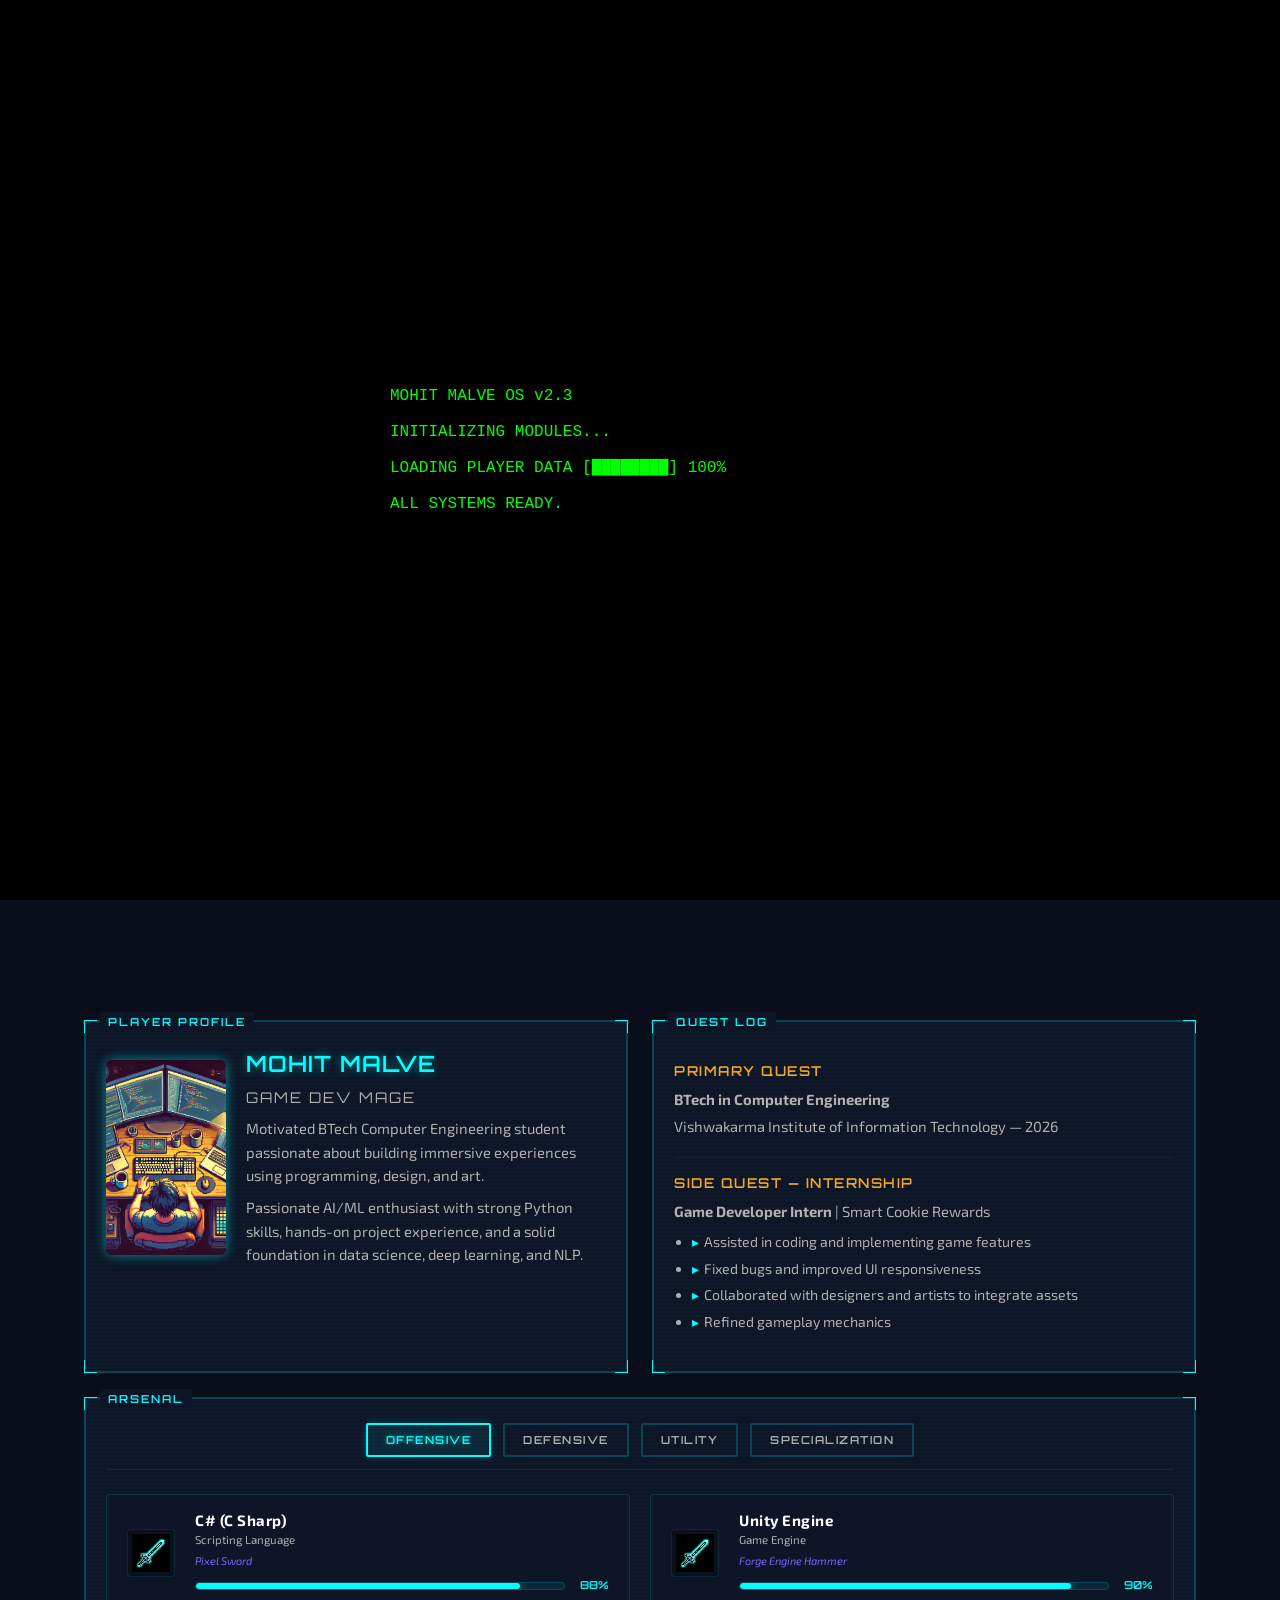
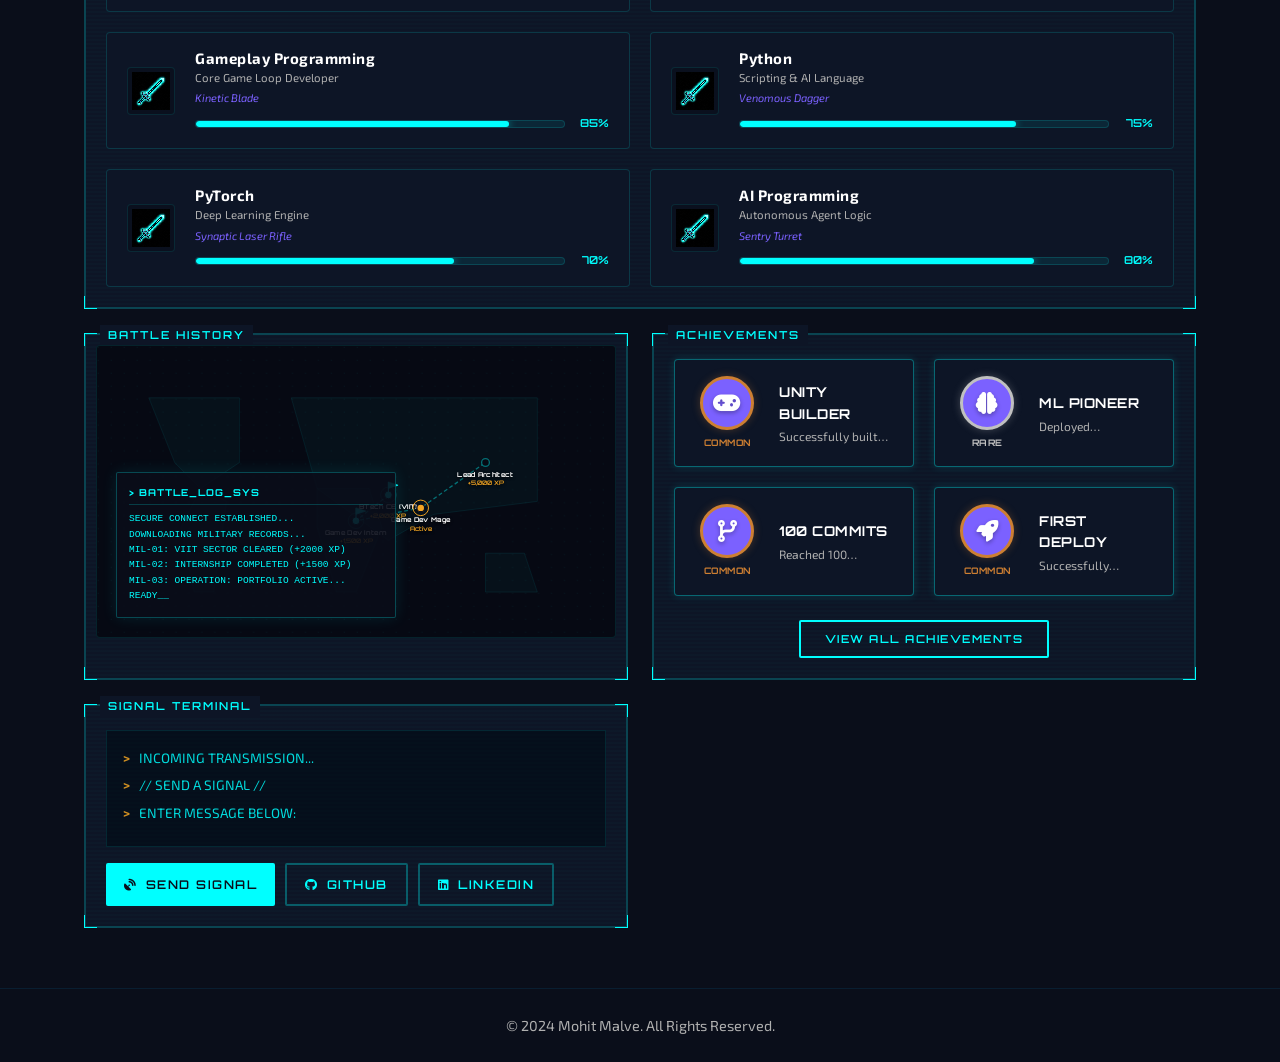
==== commit eeb62893: "Redesign" ====
--- a/index.html
+++ b/index.html
@@ -6,9 +6,28 @@
     <title>Mohit Malve - Game Developer & Creator</title>
     <link rel="stylesheet" href="style.css">
     <link rel="stylesheet" href="https://cdnjs.cloudflare.com/ajax/libs/font-awesome/6.4.0/css/all.min.css">
-    <link href="https://fonts.googleapis.com/css2?family=Exo+2:wght@300;400;500;600;700&family=Inter:wght@300;400;500;600;700&display=swap" rel="stylesheet">
+    <link href="https://fonts.googleapis.com/css2?family=Orbitron:wght@400;500;600;700;800;900&family=Exo+2:wght@300;400;500;600;700&family=Inter:wght@300;400;500;600;700&display=swap" rel="stylesheet">
+    <script>
+        try {
+            if (sessionStorage.getItem('boot-played')) {
+                document.documentElement.classList.add('boot-played');
+            }
+        } catch (e) {
+            console.error('SessionStorage blocked:', e);
+        }
+    </script>
 </head>
 <body>
+    <!-- Boot Sequence Overlay -->
+    <div id="boot-overlay" class="boot-overlay">
+        <div class="boot-content">
+            <p class="boot-line" id="boot-line-1"></p>
+            <p class="boot-line" id="boot-line-2"></p>
+            <p class="boot-line" id="boot-line-3"></p>
+            <p class="boot-line" id="boot-line-4"></p>
+        </div>
+    </div>
+
     <div class="background-animation"></div>
     <div class="background-animation"></div>
     <!-- Header -->
@@ -32,273 +51,746 @@
         </div>
     </header>
 
-    <!-- Hero Section -->
+    <!-- Hero / Player Profile Section -->
     <section class="hero" id="home">
         <div class="container">
-            <div class="hero-content">
-                <h1>Mohit Malve</h1>
-                <p>Computer Engineer and Game Developer</p>
-                <button onclick="document.getElementById('about').scrollIntoView({behavior: 'smooth'});">About Me</button>
-                <button onclick="window.location.href='projects.html'">View Projects</button>
+            <div class="hero-profile hud-panel" data-label="Player Profile">
+                <div class="hud-panel__corners"></div>
+                <div class="hud-panel__body">
+
+                    <!-- Top row: Avatar + Info + LVL badge -->
+                    <div class="hero-top">
+                        <div class="hero-avatar-frame">
+                            <img src="Images/Sticker.png" alt="Mohit Malve" class="hero-avatar-img">
+                        </div>
+
+                        <div class="hero-info">
+                            <div class="hero-name-row">
+                                <h1 class="hero-name">Mohit Malve</h1>
+                                <div class="lvl-badge">
+                                    <span class="lvl-label">LVL</span>
+                                    <span class="lvl-number">23</span>
+                                </div>
+                            </div>
+                            <p class="hero-subtitle">Game Dev Mage</p>
+
+                            <!-- XP Bar -->
+                            <div class="xp-bar-wrapper">
+                                <span class="xp-label">XP</span>
+                                <div class="xp-bar-track">
+                                    <div class="xp-bar-fill" style="width: 68.4%"></div>
+                                </div>
+                                <span class="xp-value">6,840 / 10,000</span>
+                            </div>
+
+                            <!-- Skill Bars -->
+                            <div class="hero-skill-bars">
+                                <div class="hero-skill-row">
+                                    <i class="fas fa-gamepad"></i>
+                                    <span class="hero-skill-label">Unity Engine</span>
+                                    <div class="hero-skill-track"><div class="hero-skill-fill" style="width:88%"></div></div>
+                                    <span class="hero-skill-pct">88%</span>
+                                </div>
+                                <div class="hero-skill-row">
+                                    <i class="fab fa-python"></i>
+                                    <span class="hero-skill-label">Python</span>
+                                    <div class="hero-skill-track"><div class="hero-skill-fill" style="width:70%"></div></div>
+                                    <span class="hero-skill-pct">70%</span>
+                                </div>
+                                <div class="hero-skill-row">
+                                    <i class="fas fa-fire"></i>
+                                    <span class="hero-skill-label">PyTorch</span>
+                                    <div class="hero-skill-track"><div class="hero-skill-fill" style="width:60%"></div></div>
+                                    <span class="hero-skill-pct">60%</span>
+                                </div>
+                                <div class="hero-skill-row">
+                                    <i class="fas fa-network-wired"></i>
+                                    <span class="hero-skill-label">Multiplayer Networking</span>
+                                    <div class="hero-skill-track"><div class="hero-skill-fill" style="width:80%"></div></div>
+                                    <span class="hero-skill-pct">80%</span>
+                                </div>
+                            </div>
+                        </div>
+                    </div>
+
+                    <!-- Terminal Log -->
+                    <div class="hero-terminal">
+                        <p class="hero-terminal-line" id="hero-typewriter"></p>
+                        <span class="hero-terminal-cursor">_</span>
+                    </div>
+
+                    <!-- Inspect Profile Button -->
+                    <button class="inspect-btn" onclick="document.getElementById('about').scrollIntoView({behavior: 'smooth'});">
+                        Inspect Profile
+                    </button>
+
+                </div>
             </div>
         </div>
     </section>
 
-    <!-- About Section -->
-    <section class="about" id="about">
+    <!-- HUD Dashboard -->
+    <section class="hud-dashboard" id="about">
         <div class="container">
-            <h2 class="section-title">About Me</h2>
-            <div class="about-content">
-                    <div class="grid-item grid-item-image">
-                        <img src="Images/Sticker.png" alt="Mohit Malve's profile sticker" class="about-sticker">
-                    </div>
-                    <div class="grid-item grid-item-who-i-am">
-                        <h3>Who I Am</h3>
-                        <p>Motivated BTech Computer Engineering student passionate about building immersive experiences using programming, design, and art.</p>
-                        <p>Passionate AI/ML enthusiast with strong Python skills, hands-on project experience, and a solid foundation in data science, deep learning, and NLP.</p>
-                    </div>
-                    <div class="grid-item grid-item-education">
-                        <h4>Education</h4>
-                        <p><strong>BTech in Computer Engineering</strong></p>
-                        <p>Vishwakarma Institute of Information Technology - 2026</p>               
-                    </div>
-                    <div class="grid-item grid-item-experience">
-                        <h4>Experience</h4>
-                        <p><strong>Game Developer Intern</strong> | Smart Cookie Rewards</p>
-                        <ul>
-                            <li>Assisted in coding and implementing game features</li>
-                            <li>Fixed bugs and improved UI responsiveness</li>
-                            <li>Collaborated with designers and artists to integrate assets</li>
-                            <li>Refined gameplay mechanics</li>
-                        </ul>
+            <div class="hud-grid">
+
+                <!-- ========== 1. PLAYER PROFILE ========== -->
+                <div class="hud-panel" data-label="Player Profile" id="player-profile">
+                    <div class="hud-panel__corners"></div>
+                    <div class="hud-panel__body">
+                        <div class="profile-layout">
+                            <div class="profile-avatar">
+                                <img src="Images/Sticker.png" alt="Mohit Malve's profile sticker" class="about-sticker">
+                            </div>
+                            <div class="profile-info">
+                                <h3>Mohit Malve</h3>
+                                <p class="profile-class">Game Dev Mage</p>
+                                <p>Motivated BTech Computer Engineering student passionate about building immersive experiences using programming, design, and art.</p>
+                                <p>Passionate AI/ML enthusiast with strong Python skills, hands-on project experience, and a solid foundation in data science, deep learning, and NLP.</p>
+                            </div>
+                        </div>
                     </div>
                 </div>
-        </div>
-    </section>
-
-    <!-- Skills Section -->
-    <section class="skills" id="skills">
-        <div class="container">
-            <h2 class="section-title">Skills</h2>
-            <div class="skills-container">
-                <div class="skill-category">
-                    <h3>Programming Languages</h3>
-                    <div class="skill-cards">
-                        <div class="skill-card">
-                            <i class="fab fa-python"></i>
-                            <span>Python</span>
-                        </div>
-                        <div class="skill-card">
-                            <i class="fas fa-code"></i>
-                            <span>C</span>
-                        </div>
-                        <div class="skill-card">
-                            <i class="fas fa-code"></i>
-                            <span>C++</span>
-                        </div>
-                        <div class="skill-card">
-                            <i class="fab fa-java"></i>
-                            <span>Java</span>
-                        </div>
-                        <div class="skill-card">
-                            <i class="fab fa-microsoft"></i>
-                            <span>C#</span>
-                        </div>
-                        <div class="skill-card">
-                            <i class="fas fa-database"></i>
-                            <span>SQL</span>
-                        </div>
-                        <div class="skill-card">
-                            <i class="fas fa-database"></i>
-                            <span>PL/SQL</span>
+
+                <!-- ========== 2. QUEST LOG ========== -->
+                <div class="hud-panel" data-label="Quest Log" id="quest-log">
+                    <div class="hud-panel__corners"></div>
+                    <div class="hud-panel__body">
+                        <div class="quest-item">
+                            <h4>Primary Quest</h4>
+                            <p><strong>BTech in Computer Engineering</strong></p>
+                            <p>Vishwakarma Institute of Information Technology — 2026</p>
+                        </div>
+                        <div class="quest-item">
+                            <h4>Side Quest — Internship</h4>
+                            <p><strong>Game Developer Intern</strong> | Smart Cookie Rewards</p>
+                            <ul>
+                                <li>Assisted in coding and implementing game features</li>
+                                <li>Fixed bugs and improved UI responsiveness</li>
+                                <li>Collaborated with designers and artists to integrate assets</li>
+                                <li>Refined gameplay mechanics</li>
+                            </ul>
                         </div>
                     </div>
                 </div>
-                
-                <div class="skill-category">
-                    <h3>Game Development</h3>
-                    <div class="skill-cards">
-                        <div class="skill-card">
-                            <i class="fas fa-gamepad"></i>
-                            <span>Unity</span>
-                        </div>
-                        <div class="skill-card">
-                            <i class="fas fa-gamepad"></i>
-                            <span>GameMaker</span>
-                        </div>
-                        <div class="skill-card">
-                            <i class="fas fa-cubes"></i>
-                            <span>ProBuilder</span>
-                        </div>
-                        <div class="skill-card">
-                            <i class="fas fa-puzzle-piece"></i>
-                            <span>Asset Integration</span>
-                        </div>
-                        <div class="skill-card">
-                            <i class="fas fa-code"></i>
-                            <span>Gameplay Programming</span>
-                        </div>
-                        <div class="skill-card">
-                            <i class="fas fa-robot"></i>
-                            <span>AI Programming</span>
-                        </div>
-                        <div class="skill-card">
-                            <i class="fas fa-atom"></i>
-                            <span>Physics Simulation</span>
-                        </div>
-                        <div class="skill-card">
-                            <i class="fas fa-window-maximize"></i>
-                            <span>Game UI</span>
-                        </div>
-                        <div class="skill-card">
-                            <i class="fas fa-tachometer-alt"></i>
-                            <span>Optimization</span>
+
+                <!-- ========== 3. ARSENAL ========== -->
+                <div class="hud-panel hud-panel--wide" data-label="Arsenal" id="skills">
+                    <div class="hud-panel__corners"></div>
+                    <div class="hud-panel__body">
+                        <!-- Category Tabs -->
+                        <div class="arsenal-tabs">
+                            <button class="arsenal-tab active" data-tab="offensive">Offensive</button>
+                            <button class="arsenal-tab" data-tab="defensive">Defensive</button>
+                            <button class="arsenal-tab" data-tab="utility">Utility</button>
+                            <button class="arsenal-tab" data-tab="specialization">Specialization</button>
+                        </div>
+
+                        <!-- 2-column Grid -->
+                        <div class="arsenal-grid">
+                            <!-- ================= OFFENSIVE SKILLS ================= -->
+                            <div class="arsenal-card" data-category="offensive">
+                                <img src="Images/weapon_sword.png" alt="C# Pixel Sword" class="arsenal-icon" width="48" height="48">
+                                <div class="arsenal-info">
+                                    <h4 class="arsenal-skill-name">C# (C Sharp)</h4>
+                                    <span class="arsenal-subtitle">Scripting Language</span>
+                                    <span class="arsenal-metaphor">Pixel Sword</span>
+                                    <div class="arsenal-mastery-row">
+                                        <div class="arsenal-mastery-track">
+                                            <div class="arsenal-mastery-fill" style="width: 88%"></div>
+                                        </div>
+                                        <span class="arsenal-mastery-pct">88%</span>
+                                    </div>
+                                </div>
+                            </div>
+
+                            <div class="arsenal-card" data-category="offensive">
+                                <img src="Images/weapon_sword.png" alt="Unity Forge Hammer" class="arsenal-icon" width="48" height="48">
+                                <div class="arsenal-info">
+                                    <h4 class="arsenal-skill-name">Unity Engine</h4>
+                                    <span class="arsenal-subtitle">Game Engine</span>
+                                    <span class="arsenal-metaphor">Forge Engine Hammer</span>
+                                    <div class="arsenal-mastery-row">
+                                        <div class="arsenal-mastery-track">
+                                            <div class="arsenal-mastery-fill" style="width: 90%"></div>
+                                        </div>
+                                        <span class="arsenal-mastery-pct">90%</span>
+                                    </div>
+                                </div>
+                            </div>
+
+                            <div class="arsenal-card" data-category="offensive">
+                                <img src="Images/weapon_sword.png" alt="Gameplay Programming Kinetic Blade" class="arsenal-icon" width="48" height="48">
+                                <div class="arsenal-info">
+                                    <h4 class="arsenal-skill-name">Gameplay Programming</h4>
+                                    <span class="arsenal-subtitle">Core Game Loop Developer</span>
+                                    <span class="arsenal-metaphor">Kinetic Blade</span>
+                                    <div class="arsenal-mastery-row">
+                                        <div class="arsenal-mastery-track">
+                                            <div class="arsenal-mastery-fill" style="width: 85%"></div>
+                                        </div>
+                                        <span class="arsenal-mastery-pct">85%</span>
+                                    </div>
+                                </div>
+                            </div>
+
+                            <div class="arsenal-card" data-category="offensive">
+                                <img src="Images/weapon_sword.png" alt="Python Venomous Dagger" class="arsenal-icon" width="48" height="48">
+                                <div class="arsenal-info">
+                                    <h4 class="arsenal-skill-name">Python</h4>
+                                    <span class="arsenal-subtitle">Scripting & AI Language</span>
+                                    <span class="arsenal-metaphor">Venomous Dagger</span>
+                                    <div class="arsenal-mastery-row">
+                                        <div class="arsenal-mastery-track">
+                                            <div class="arsenal-mastery-fill" style="width: 75%"></div>
+                                        </div>
+                                        <span class="arsenal-mastery-pct">75%</span>
+                                    </div>
+                                </div>
+                            </div>
+
+                            <div class="arsenal-card" data-category="offensive">
+                                <img src="Images/weapon_sword.png" alt="PyTorch Synaptic Rifle" class="arsenal-icon" width="48" height="48">
+                                <div class="arsenal-info">
+                                    <h4 class="arsenal-skill-name">PyTorch</h4>
+                                    <span class="arsenal-subtitle">Deep Learning Engine</span>
+                                    <span class="arsenal-metaphor">Synaptic Laser Rifle</span>
+                                    <div class="arsenal-mastery-row">
+                                        <div class="arsenal-mastery-track">
+                                            <div class="arsenal-mastery-fill" style="width: 70%"></div>
+                                        </div>
+                                        <span class="arsenal-mastery-pct">70%</span>
+                                    </div>
+                                </div>
+                            </div>
+
+                            <div class="arsenal-card" data-category="offensive">
+                                <img src="Images/weapon_sword.png" alt="AI Programming Sentry Turret" class="arsenal-icon" width="48" height="48">
+                                <div class="arsenal-info">
+                                    <h4 class="arsenal-skill-name">AI Programming</h4>
+                                    <span class="arsenal-subtitle">Autonomous Agent Logic</span>
+                                    <span class="arsenal-metaphor">Sentry Turret</span>
+                                    <div class="arsenal-mastery-row">
+                                        <div class="arsenal-mastery-track">
+                                            <div class="arsenal-mastery-fill" style="width: 80%"></div>
+                                        </div>
+                                        <span class="arsenal-mastery-pct">80%</span>
+                                    </div>
+                                </div>
+                            </div>
+
+                            <!-- ================= DEFENSIVE SKILLS ================= -->
+                            <div class="arsenal-card" data-category="defensive" style="display: none; opacity: 0; transform: scale(0.95);">
+                                <img src="Images/weapon_shield.png" alt="Git & GitHub Shield" class="arsenal-icon" width="48" height="48">
+                                <div class="arsenal-info">
+                                    <h4 class="arsenal-skill-name">Git & GitHub</h4>
+                                    <span class="arsenal-subtitle">Version Control</span>
+                                    <span class="arsenal-metaphor">Aegis Firewall Shield</span>
+                                    <div class="arsenal-mastery-row">
+                                        <div class="arsenal-mastery-track">
+                                            <div class="arsenal-mastery-fill" style="width: 85%"></div>
+                                        </div>
+                                        <span class="arsenal-mastery-pct">85%</span>
+                                    </div>
+                                </div>
+                            </div>
+
+                            <div class="arsenal-card" data-category="defensive" style="display: none; opacity: 0; transform: scale(0.95);">
+                                <img src="Images/weapon_shield.png" alt="Optimization Suture Kit" class="arsenal-icon" width="48" height="48">
+                                <div class="arsenal-info">
+                                    <h4 class="arsenal-skill-name">Optimization</h4>
+                                    <span class="arsenal-subtitle">Performance Profiling</span>
+                                    <span class="arsenal-metaphor">Nano-Suture Kit</span>
+                                    <div class="arsenal-mastery-row">
+                                        <div class="arsenal-mastery-track">
+                                            <div class="arsenal-mastery-fill" style="width: 80%"></div>
+                                        </div>
+                                        <span class="arsenal-mastery-pct">80%</span>
+                                    </div>
+                                </div>
+                            </div>
+
+                            <div class="arsenal-card" data-category="defensive" style="display: none; opacity: 0; transform: scale(0.95);">
+                                <img src="Images/weapon_shield.png" alt="Model Evaluation Goggles" class="arsenal-icon" width="48" height="48">
+                                <div class="arsenal-info">
+                                    <h4 class="arsenal-skill-name">Model Evaluation</h4>
+                                    <span class="arsenal-subtitle">Metric Specialist</span>
+                                    <span class="arsenal-metaphor">Scanner Goggles</span>
+                                    <div class="arsenal-mastery-row">
+                                        <div class="arsenal-mastery-track">
+                                            <div class="arsenal-mastery-fill" style="width: 75%"></div>
+                                        </div>
+                                        <span class="arsenal-mastery-pct">75%</span>
+                                    </div>
+                                </div>
+                            </div>
+
+                            <div class="arsenal-card" data-category="defensive" style="display: none; opacity: 0; transform: scale(0.95);">
+                                <img src="Images/weapon_shield.png" alt="Cross-Validation Ward" class="arsenal-icon" width="48" height="48">
+                                <div class="arsenal-info">
+                                    <h4 class="arsenal-skill-name">Cross-Validation</h4>
+                                    <span class="arsenal-subtitle">Validation Strategy</span>
+                                    <span class="arsenal-metaphor">Sentinel Ward</span>
+                                    <div class="arsenal-mastery-row">
+                                        <div class="arsenal-mastery-track">
+                                            <div class="arsenal-mastery-fill" style="width: 70%"></div>
+                                        </div>
+                                        <span class="arsenal-mastery-pct">70%</span>
+                                    </div>
+                                </div>
+                            </div>
+
+                            <div class="arsenal-card" data-category="defensive" style="display: none; opacity: 0; transform: scale(0.95);">
+                                <img src="Images/weapon_shield.png" alt="Hyperparameter Tuning Calipers" class="arsenal-icon" width="48" height="48">
+                                <div class="arsenal-info">
+                                    <h4 class="arsenal-skill-name">Hyperparameter Tuning</h4>
+                                    <span class="arsenal-subtitle">Calibration & Optimization</span>
+                                    <span class="arsenal-metaphor">Calibration Calipers</span>
+                                    <div class="arsenal-mastery-row">
+                                        <div class="arsenal-mastery-track">
+                                            <div class="arsenal-mastery-fill" style="width: 75%"></div>
+                                        </div>
+                                        <span class="arsenal-mastery-pct">75%</span>
+                                    </div>
+                                </div>
+                            </div>
+
+                            <div class="arsenal-card" data-category="defensive" style="display: none; opacity: 0; transform: scale(0.95);">
+                                <img src="Images/weapon_shield.png" alt="C++ Native Shield" class="arsenal-icon" width="48" height="48">
+                                <div class="arsenal-info">
+                                    <h4 class="arsenal-skill-name">C++ (C Plus Plus)</h4>
+                                    <span class="arsenal-subtitle">Native Language</span>
+                                    <span class="arsenal-metaphor">Tungsten Shield</span>
+                                    <div class="arsenal-mastery-row">
+                                        <div class="arsenal-mastery-track">
+                                            <div class="arsenal-mastery-fill" style="width: 65%"></div>
+                                        </div>
+                                        <span class="arsenal-mastery-pct">65%</span>
+                                    </div>
+                                </div>
+                            </div>
+
+                            <!-- ================= UTILITY SKILLS ================= -->
+                            <div class="arsenal-card" data-category="utility" style="display: none; opacity: 0; transform: scale(0.95);">
+                                <img src="Images/weapon_wrench.png" alt="SQL Database Sieve" class="arsenal-icon" width="48" height="48">
+                                <div class="arsenal-info">
+                                    <h4 class="arsenal-skill-name">SQL & PL/SQL</h4>
+                                    <span class="arsenal-subtitle">Database Management</span>
+                                    <span class="arsenal-metaphor">Data Sieve</span>
+                                    <div class="arsenal-mastery-row">
+                                        <div class="arsenal-mastery-track">
+                                            <div class="arsenal-mastery-fill" style="width: 70%"></div>
+                                        </div>
+                                        <span class="arsenal-mastery-pct">70%</span>
+                                    </div>
+                                </div>
+                            </div>
+
+                            <div class="arsenal-card" data-category="utility" style="display: none; opacity: 0; transform: scale(0.95);">
+                                <img src="Images/weapon_wrench.png" alt="NumPy & Pandas Vector Compass" class="arsenal-icon" width="48" height="48">
+                                <div class="arsenal-info">
+                                    <h4 class="arsenal-skill-name">NumPy & Pandas</h4>
+                                    <span class="arsenal-subtitle">Data Processing</span>
+                                    <span class="arsenal-metaphor">Vector Compass</span>
+                                    <div class="arsenal-mastery-row">
+                                        <div class="arsenal-mastery-track">
+                                            <div class="arsenal-mastery-fill" style="width: 80%"></div>
+                                        </div>
+                                        <span class="arsenal-mastery-pct">80%</span>
+                                    </div>
+                                </div>
+                            </div>
+
+                            <div class="arsenal-card" data-category="utility" style="display: none; opacity: 0; transform: scale(0.95);">
+                                <img src="Images/weapon_wrench.png" alt="TensorFlow Assembly Drone" class="arsenal-icon" width="48" height="48">
+                                <div class="arsenal-info">
+                                    <h4 class="arsenal-skill-name">TensorFlow & Keras</h4>
+                                    <span class="arsenal-subtitle">Deep Learning Suite</span>
+                                    <span class="arsenal-metaphor">Assembly Line Drone</span>
+                                    <div class="arsenal-mastery-row">
+                                        <div class="arsenal-mastery-track">
+                                            <div class="arsenal-mastery-fill" style="width: 75%"></div>
+                                        </div>
+                                        <span class="arsenal-mastery-pct">75%</span>
+                                    </div>
+                                </div>
+                            </div>
+
+                            <div class="arsenal-card" data-category="utility" style="display: none; opacity: 0; transform: scale(0.95);">
+                                <img src="Images/weapon_wrench.png" alt="OpenAI API Cognitive Gateway" class="arsenal-icon" width="48" height="48">
+                                <div class="arsenal-info">
+                                    <h4 class="arsenal-skill-name">OpenAI API</h4>
+                                    <span class="arsenal-subtitle">LLM Integration</span>
+                                    <span class="arsenal-metaphor">Cognitive Gateway</span>
+                                    <div class="arsenal-mastery-row">
+                                        <div class="arsenal-mastery-track">
+                                            <div class="arsenal-mastery-fill" style="width: 80%"></div>
+                                        </div>
+                                        <span class="arsenal-mastery-pct">80%</span>
+                                    </div>
+                                </div>
+                            </div>
+
+                            <div class="arsenal-card" data-category="utility" style="display: none; opacity: 0; transform: scale(0.95);">
+                                <img src="Images/weapon_wrench.png" alt="Matplotlib Prism Scope" class="arsenal-icon" width="48" height="48">
+                                <div class="arsenal-info">
+                                    <h4 class="arsenal-skill-name">Matplotlib & Seaborn</h4>
+                                    <span class="arsenal-subtitle">Data Visualization</span>
+                                    <span class="arsenal-metaphor">Prism Scope</span>
+                                    <div class="arsenal-mastery-row">
+                                        <div class="arsenal-mastery-track">
+                                            <div class="arsenal-mastery-fill" style="width: 80%"></div>
+                                        </div>
+                                        <span class="arsenal-mastery-pct">80%</span>
+                                    </div>
+                                </div>
+                            </div>
+
+                            <div class="arsenal-card" data-category="utility" style="display: none; opacity: 0; transform: scale(0.95);">
+                                <img src="Images/weapon_wrench.png" alt="Scikit-learn Analysis Prism" class="arsenal-icon" width="48" height="48">
+                                <div class="arsenal-info">
+                                    <h4 class="arsenal-skill-name">Scikit-learn</h4>
+                                    <span class="arsenal-subtitle">Machine Learning Toolkit</span>
+                                    <span class="arsenal-metaphor">Analysis Prism</span>
+                                    <div class="arsenal-mastery-row">
+                                        <div class="arsenal-mastery-track">
+                                            <div class="arsenal-mastery-fill" style="width: 75%"></div>
+                                        </div>
+                                        <span class="arsenal-mastery-pct">75%</span>
+                                    </div>
+                                </div>
+                            </div>
+
+                            <!-- ================= SPECIALIZATION SKILLS ================= -->
+                            <div class="arsenal-card" data-category="specialization" style="display: none; opacity: 0; transform: scale(0.95);">
+                                <img src="Images/weapon_orb.png" alt="Neural Networks Core" class="arsenal-icon" width="48" height="48">
+                                <div class="arsenal-info">
+                                    <h4 class="arsenal-skill-name">Neural Networks</h4>
+                                    <span class="arsenal-subtitle">Deep Learning Architecture</span>
+                                    <span class="arsenal-metaphor">Synaptic Matrix Core</span>
+                                    <div class="arsenal-mastery-row">
+                                        <div class="arsenal-mastery-track">
+                                            <div class="arsenal-mastery-fill" style="width: 80%"></div>
+                                        </div>
+                                        <span class="arsenal-mastery-pct">80%</span>
+                                    </div>
+                                </div>
+                            </div>
+
+                            <div class="arsenal-card" data-category="specialization" style="display: none; opacity: 0; transform: scale(0.95);">
+                                <img src="Images/weapon_orb.png" alt="Shader Graph Projector Grid" class="arsenal-icon" width="48" height="48">
+                                <div class="arsenal-info">
+                                    <h4 class="arsenal-skill-name">Shader Graph</h4>
+                                    <span class="arsenal-subtitle">Visual FX & Rendering</span>
+                                    <span class="arsenal-metaphor">Holo-Projector Grid</span>
+                                    <div class="arsenal-mastery-row">
+                                        <div class="arsenal-mastery-track">
+                                            <div class="arsenal-mastery-fill" style="width: 75%"></div>
+                                        </div>
+                                        <span class="arsenal-mastery-pct">75%</span>
+                                    </div>
+                                </div>
+                            </div>
+
+                            <div class="arsenal-card" data-category="specialization" style="display: none; opacity: 0; transform: scale(0.95);">
+                                <img src="Images/weapon_orb.png" alt="OpenGL Glaive" class="arsenal-icon" width="48" height="48">
+                                <div class="arsenal-info">
+                                    <h4 class="arsenal-skill-name">OpenGL & DirectX</h4>
+                                    <span class="arsenal-subtitle">Low-Level Graphics API</span>
+                                    <span class="arsenal-metaphor">Rasterizer Glaive</span>
+                                    <div class="arsenal-mastery-row">
+                                        <div class="arsenal-mastery-track">
+                                            <div class="arsenal-mastery-fill" style="width: 65%"></div>
+                                        </div>
+                                        <span class="arsenal-mastery-pct">65%</span>
+                                    </div>
+                                </div>
+                            </div>
+
+                            <div class="arsenal-card" data-category="specialization" style="display: none; opacity: 0; transform: scale(0.95);">
+                                <img src="Images/weapon_orb.png" alt="NLP Codex" class="arsenal-icon" width="48" height="48">
+                                <div class="arsenal-info">
+                                    <h4 class="arsenal-skill-name">NLP</h4>
+                                    <span class="arsenal-subtitle">Computational Linguistics</span>
+                                    <span class="arsenal-metaphor">Lexicon Codex</span>
+                                    <div class="arsenal-mastery-row">
+                                        <div class="arsenal-mastery-track">
+                                            <div class="arsenal-mastery-fill" style="width: 70%"></div>
+                                        </div>
+                                        <span class="arsenal-mastery-pct">70%</span>
+                                    </div>
+                                </div>
+                            </div>
+
+                            <div class="arsenal-card" data-category="specialization" style="display: none; opacity: 0; transform: scale(0.95);">
+                                <img src="Images/weapon_orb.png" alt="Multiplayer Networking Relayer" class="arsenal-icon" width="48" height="48">
+                                <div class="arsenal-info">
+                                    <h4 class="arsenal-skill-name">Multiplayer Networking</h4>
+                                    <span class="arsenal-subtitle">Network Programming</span>
+                                    <span class="arsenal-metaphor">Quantum Relayer</span>
+                                    <div class="arsenal-mastery-row">
+                                        <div class="arsenal-mastery-track">
+                                            <div class="arsenal-mastery-fill" style="width: 80%"></div>
+                                        </div>
+                                        <span class="arsenal-mastery-pct">80%</span>
+                                    </div>
+                                </div>
+                            </div>
+
+                            <div class="arsenal-card" data-category="specialization" style="display: none; opacity: 0; transform: scale(0.95);">
+                                <img src="Images/weapon_orb.png" alt="Computer Vision Optics Processor" class="arsenal-icon" width="48" height="48">
+                                <div class="arsenal-info">
+                                    <h4 class="arsenal-skill-name">Computer Vision</h4>
+                                    <span class="arsenal-subtitle">Image Processing & Object Detection</span>
+                                    <span class="arsenal-metaphor">Optics Processor</span>
+                                    <div class="arsenal-mastery-row">
+                                        <div class="arsenal-mastery-track">
+                                            <div class="arsenal-mastery-fill" style="width: 75%"></div>
+                                        </div>
+                                        <span class="arsenal-mastery-pct">75%</span>
+                                    </div>
+                                </div>
+                            </div>
                         </div>
                     </div>
                 </div>
-                
-                <div class="skill-category">
-                    <h3>Machine Learning/AI</h3>
-                    <div class="skill-cards">
-                        <div class="skill-card">
-                            <i class="fas fa-brain"></i>
-                            <span>Supervised Learning</span>
-                        </div>
-                        <div class="skill-card">
-                            <i class="fas fa-brain"></i>
-                            <span>Unsupervised Learning</span>
-                        </div>
-                        <div class="skill-card">
-                            <i class="fas fa-cogs"></i>
-                            <span>Feature Engineering</span>
-                        </div>
-                        <div class="skill-card">
-                            <i class="fas fa-chart-line"></i>
-                            <span>Model Evaluation</span>
-                        </div>
-                        <div class="skill-card">
-                            <i class="fas fa-sync-alt"></i>
-                            <span>Cross-Validation</span>
-                        </div>
-                        <div class="skill-card">
-                            <i class="fas fa-sliders-h"></i>
-                            <span>Hyperparameter Tuning</span>
-                        </div>
-                        <div class="skill-card">
-                            <i class="fas fa-rocket"></i>
-                            <span>Model Deployment</span>
-                        </div>
-                        <div class="skill-card">
-                            <i class="fas fa-network-wired"></i>
-                            <span>Neural Networks</span>
-                        </div>
-                        <div class="skill-card">
-                            <i class="fas fa-image"></i>
-                            <span>Image Classification</span>
-                        </div>
-                        <div class="skill-card">
-                            <i class="fas fa-object-group"></i>
-                            <span>Object Detection</span>
-                        </div>
-                        <div class="skill-card">
-                            <i class="fas fa-exchange-alt"></i>
-                            <span>Transfer Learning</span>
-                        </div>
-                        <div class="skill-card">
-                            <i class="fas fa-language"></i>
-                            <span>NLP</span>
+
+                <!-- ========== 4. BATTLE HISTORY ========== -->
+                <div class="hud-panel" data-label="Battle History" id="battle-history">
+                    <div class="hud-panel__corners"></div>
+                    <div class="hud-panel__body" style="position: relative; padding: 10px;">
+                        <svg viewBox="0 0 800 450" class="battle-history-map">
+                            <defs>
+                                <!-- Radar grid pattern -->
+                                <pattern id="radar-grid" width="20" height="20" patternUnits="userSpaceOnUse">
+                                    <circle cx="2" cy="2" r="1" fill="rgba(0, 255, 255, 0.05)" />
+                                </pattern>
+                            </defs>
+                            
+                            <!-- Background Grid -->
+                            <rect width="100%" height="100%" fill="url(#radar-grid)" />
+                            
+                            <!-- Geometric Continent Outlines (Tactical Map) -->
+                            <!-- North America -->
+                            <path class="continent-path" d="M 80 80 L 220 80 L 220 180 L 160 220 L 120 180 Z" />
+                            <!-- South America -->
+                            <path class="continent-path" d="M 160 220 L 200 240 L 180 380 L 150 380 L 130 280 Z" />
+                            <!-- Africa -->
+                            <path class="continent-path" d="M 340 220 L 420 220 L 440 280 L 400 380 L 370 380 L 340 280 Z" />
+                            <!-- Eurasia -->
+                            <path class="continent-path" d="M 300 80 L 680 80 L 680 240 L 520 260 L 450 300 L 340 220 Z" />
+                            <!-- Australia -->
+                            <path class="continent-path" d="M 600 320 L 660 320 L 680 380 L 600 380 Z" />
+                            
+                            <!-- Chronological Path Connections -->
+                            <path class="milestone-path" d="M 450 230 L 400 270 L 500 250 L 600 180" />
+                            
+                            <!-- MILESTONE NODES -->
+                            
+                            <!-- Milestone 1: Pune (BTech) - Completed -->
+                            <g class="milestone-node completed">
+                                <circle cx="450" cy="230" r="12" class="node-ring" />
+                                <circle cx="450" cy="230" r="6" class="node-dot" />
+                                <!-- SVG Flag Icon -->
+                                <path d="M 450 230 L 450 210" stroke="#00FFFF" stroke-width="1.5" />
+                                <path d="M 450 210 L 465 215 L 450 220 Z" fill="#00FFFF" />
+                                
+                                <text x="450" y="252" class="node-label" text-anchor="middle">BTech CE (VIIT)</text>
+                                <text x="450" y="265" class="node-xp" text-anchor="middle">+2,000 XP</text>
+                            </g>
+                            
+                            <!-- Milestone 2: Internship - Completed -->
+                            <g class="milestone-node completed">
+                                <circle cx="400" cy="270" r="12" class="node-ring" />
+                                <circle cx="400" cy="270" r="6" class="node-dot" />
+                                <!-- SVG Flag Icon -->
+                                <path d="M 400 270 L 400 250" stroke="#00FFFF" stroke-width="1.5" />
+                                <path d="M 400 250 L 415 255 L 400 260 Z" fill="#00FFFF" />
+                                
+                                <text x="400" y="292" class="node-label" text-anchor="middle">Game Dev Intern</text>
+                                <text x="400" y="305" class="node-xp" text-anchor="middle">+1,500 XP</text>
+                            </g>
+                            
+                            <!-- Milestone 3: Game Dev Mage (Current) - Current -->
+                            <g class="milestone-node current">
+                                <circle cx="500" cy="250" r="12" class="node-ring" />
+                                <circle cx="500" cy="250" r="6" class="node-dot" />
+                                
+                                <text x="500" y="272" class="node-label" text-anchor="middle">Game Dev Mage</text>
+                                <text x="500" y="285" class="node-xp" text-anchor="middle">Active</text>
+                            </g>
+                            
+                            <!-- Milestone 4: Future Architect - Upcoming -->
+                            <g class="milestone-node upcoming">
+                                <circle cx="600" cy="180" r="6" class="node-dot" />
+                                
+                                <text x="600" y="202" class="node-label" text-anchor="middle">Lead Architect</text>
+                                <text x="600" y="215" class="node-xp" text-anchor="middle">+5,000 XP</text>
+                            </g>
+                        </svg>
+                        
+                        <!-- Terminal Log Overlay -->
+                        <div class="battle-terminal">
+                            <div class="battle-terminal-header">> BATTLE_LOG_SYS</div>
+                            <div class="battle-terminal-body">
+                                <div class="term-line">SECURE CONNECT ESTABLISHED...</div>
+                                <div class="term-line">DOWNLOADING MILITARY RECORDS...</div>
+                                <div class="term-line">MIL-01: VIIT SECTOR CLEARED (+2000 XP)</div>
+                                <div class="term-line">MIL-02: INTERNSHIP COMPLETED (+1500 XP)</div>
+                                <div class="term-line">MIL-03: OPERATION: PORTFOLIO ACTIVE...</div>
+                                <div class="term-line blinking-cursor">READY_</div>
+                            </div>
                         </div>
                     </div>
                 </div>
-                
-                <div class="skill-category">
-                    <h3>Tools & Frameworks</h3>
-                    <div class="skill-cards">
-                        <div class="skill-card">
-                            <i class="fas fa-tools"></i>
-                            <span>Scikit-learn</span>
-                        </div>
-                        <div class="skill-card">
-                            <i class="fab fa-tensorflow"></i>
-                            <span>TensorFlow</span>
-                        </div>
-                        <div class="skill-card">
-                            <i class="fas fa-brain"></i>
-                            <span>Keras</span>
-                        </div>
-                        <div class="skill-card">
-                            <i class="fas fa-fire"></i>
-                            <span>PyTorch</span>
-                        </div>
-                        <div class="skill-card">
-                            <i class="fas fa-robot"></i>
-                            <span>HuggingFace</span>
-                        </div>
-                        <div class="skill-card">
-                            <i class="fas fa-language"></i>
-                            <span>NLTK</span>
-                        </div>
-                        <div class="skill-card">
-                            <i class="fas fa-brain"></i>
-                            <span>OpenAI API</span>
-                        </div>
-                        <div class="skill-card">
-                            <i class="fas fa-calculator"></i>
-                            <span>NumPy</span>
-                        </div>
-                        <div class="skill-card">
-                            <i class="fas fa-table"></i>
-                            <span>Pandas</span>
-                        </div>
-                        <div class="skill-card">
-                            <i class="fas fa-chart-bar"></i>
-                            <span>Matplotlib</span>
-                        </div>
-                        <div class="skill-card">
-                            <i class="fas fa-chart-area"></i>
-                            <span>Seaborn</span>
-                        </div>
-                        <div class="skill-card">
-                            <i class="fas fa-gamepad"></i>
-                            <span>Pygame</span>
-                        </div>
-                        <div class="skill-card">
-                            <i class="fas fa-gamepad"></i>
-                            <span>SFML</span>
-                        </div>
-                        <div class="skill-card">
-                            <i class="fas fa-cube"></i>
-                            <span>Blender</span>
-                        </div>
-                        <div class="skill-card">
-                            <i class="fas fa-paint-brush"></i>
-                            <span>Aseprite</span>
-                        </div>
-                        <div class="skill-card">
-                            <i class="fas fa-project-diagram"></i>
-                            <span>Shader Graph</span>
-                        </div>
-                        <div class="skill-card">
-                            <i class="fas fa-desktop"></i>
-                            <span>OpenGL/DirectX</span>
+
+                <!-- ========== 5. ACHIEVEMENTS ========== -->
+                <div class="hud-panel" data-label="Achievements" id="achievements">
+                    <div class="hud-panel__corners"></div>
+                    <div class="hud-panel__body">
+                        <div class="achievements-grid" id="achievements-grid">
+                            <!-- Card 1: Unity Builder (Unlocked) -->
+                            <div class="achievement-card unlocked">
+                                <div class="badge-icon-container bronze-ring">
+                                    <div class="badge-icon-circle">
+                                        <i class="fas fa-gamepad"></i>
+                                    </div>
+                                    <span class="rarity-label bronze">Common</span>
+                                </div>
+                                <div class="achievement-info">
+                                    <h4 class="achievement-title">Unity Builder</h4>
+                                    <p class="achievement-desc">Successfully built Unity projects for multiple platforms.</p>
+                                </div>
+                            </div>
+
+                            <!-- Card 2: ML Pioneer (Unlocked) -->
+                            <div class="achievement-card unlocked">
+                                <div class="badge-icon-container silver-ring">
+                                    <div class="badge-icon-circle">
+                                        <i class="fas fa-brain"></i>
+                                    </div>
+                                    <span class="rarity-label silver">Rare</span>
+                                </div>
+                                <div class="achievement-info">
+                                    <h4 class="achievement-title">ML Pioneer</h4>
+                                    <p class="achievement-desc">Deployed production ML models with real-world impact.</p>
+                                </div>
+                            </div>
+
+                            <!-- Card 3: 100 Commits (Unlocked) -->
+                            <div class="achievement-card unlocked">
+                                <div class="badge-icon-container bronze-ring">
+                                    <div class="badge-icon-circle">
+                                        <i class="fas fa-code-branch"></i>
+                                    </div>
+                                    <span class="rarity-label bronze">Common</span>
+                                </div>
+                                <div class="achievement-info">
+                                    <h4 class="achievement-title">100 Commits</h4>
+                                    <p class="achievement-desc">Reached 100 commits in a version control repo.</p>
+                                </div>
+                            </div>
+
+                            <!-- Card 4: First Deploy (Unlocked) -->
+                            <div class="achievement-card unlocked">
+                                <div class="badge-icon-container bronze-ring">
+                                    <div class="badge-icon-circle">
+                                        <i class="fas fa-rocket"></i>
+                                    </div>
+                                    <span class="rarity-label bronze">Common</span>
+                                </div>
+                                <div class="achievement-info">
+                                    <h4 class="achievement-title">First Deploy</h4>
+                                    <p class="achievement-desc">Successfully deployed a game build to a platform.</p>
+                                </div>
+                            </div>
+
+                            <!-- Card 5: Legendary Arch-Mage (Locked, Hidden) -->
+                            <div class="achievement-card locked hidden-achievement">
+                                <div class="badge-icon-container gold-ring">
+                                    <div class="badge-icon-circle">
+                                        <i class="fas fa-crown"></i>
+                                        <div class="lock-overlay"><i class="fas fa-lock"></i></div>
+                                    </div>
+                                    <span class="rarity-label gold">Epic</span>
+                                </div>
+                                <div class="achievement-info">
+                                    <h4 class="achievement-title">Legendary Arch-Mage</h4>
+                                    <p class="achievement-desc">Build and publish a commercial multiplayer game.</p>
+                                </div>
+                            </div>
+
+                            <!-- Card 6: Master Optimizer (Locked, Hidden) -->
+                            <div class="achievement-card locked hidden-achievement">
+                                <div class="badge-icon-container gold-ring">
+                                    <div class="badge-icon-circle">
+                                        <i class="fas fa-bolt"></i>
+                                        <div class="lock-overlay"><i class="fas fa-lock"></i></div>
+                                    </div>
+                                    <span class="rarity-label gold">Epic</span>
+                                </div>
+                                <div class="achievement-info">
+                                    <h4 class="achievement-title">Master Optimizer</h4>
+                                    <p class="achievement-desc">Profile and optimize a game to run at solid 120 FPS.</p>
+                                </div>
+                            </div>
+
+                            <!-- Card 7: Neural Architect (Locked, Hidden) -->
+                            <div class="achievement-card locked hidden-achievement">
+                                <div class="badge-icon-container silver-ring">
+                                    <div class="badge-icon-circle">
+                                        <i class="fas fa-network-wired"></i>
+                                        <div class="lock-overlay"><i class="fas fa-lock"></i></div>
+                                    </div>
+                                    <span class="rarity-label silver">Rare</span>
+                                </div>
+                                <div class="achievement-info">
+                                    <h4 class="achievement-title">Neural Architect</h4>
+                                    <p class="achievement-desc">Train a custom deep learning transformer model from scratch.</p>
+                                </div>
+                            </div>
+
+                            <!-- Card 8: Git Kraken (Locked, Hidden) -->
+                            <div class="achievement-card locked hidden-achievement">
+                                <div class="badge-icon-container silver-ring">
+                                    <div class="badge-icon-circle">
+                                        <i class="fas fa-terminal"></i>
+                                        <div class="lock-overlay"><i class="fas fa-lock"></i></div>
+                                    </div>
+                                    <span class="rarity-label silver">Rare</span>
+                                </div>
+                                <div class="achievement-info">
+                                    <h4 class="achievement-title">Git Kraken</h4>
+                                    <p class="achievement-desc">Maintain 365 days contribution streak on GitHub.</p>
+                                </div>
+                            </div>
+                        </div>
+
+                        <!-- Expansion Trigger Button -->
+                        <div class="achievements-actions">
+                            <button class="view-achievements-btn" id="view-achievements-btn">View All Achievements</button>
                         </div>
                     </div>
                 </div>
-                
-                <div class="skill-category">
-                    <h3>Version Control</h3>
-                    <div class="skill-cards">
-                        <div class="skill-card">
-                            <i class="fab fa-git-alt"></i>
-                            <span>Git</span>
-                        </div>
-                        <div class="skill-card">
-                            <i class="fab fa-github"></i>
-                            <span>GitHub</span>
+
+                <!-- ========== 6. SIGNAL TERMINAL ========== -->
+                <div class="hud-panel" data-label="Signal Terminal" id="signal-terminal">
+                    <div class="hud-panel__corners"></div>
+                    <div class="hud-panel__body">
+                        <div class="terminal-screen">
+                            <p class="terminal-line"><span class="terminal-prompt">&gt;</span> INCOMING TRANSMISSION...</p>
+                            <p class="terminal-line"><span class="terminal-prompt">&gt;</span> // SEND A SIGNAL //</p>
+                            <p class="terminal-line"><span class="terminal-prompt">&gt;</span> ENTER MESSAGE BELOW:</p>
+                        </div>
+                        <div class="terminal-actions">
+                            <a href="contact.html" class="signal-btn"><i class="fas fa-satellite-dish"></i> Send Signal</a>
+                            <a href="https://github.com/MohitMalve07" target="_blank" class="signal-btn signal-btn--secondary"><i class="fab fa-github"></i> GitHub</a>
+                            <a href="https://linkedin.com/in/mohit-malve" target="_blank" class="signal-btn signal-btn--secondary"><i class="fab fa-linkedin"></i> LinkedIn</a>
                         </div>
                     </div>
                 </div>
-            </div>
+
+            </div><!-- /.hud-grid -->
         </div>
     </section>
 
--- a/style.css
+++ b/style.css
@@ -225,28 +225,34 @@
     box-sizing: border-box;
 }
 
-@import url('https://fonts.googleapis.com/css2?family=Exo+2:wght@300;400;500;600;700&family=Inter:wght@300;400;500;600;700&display=swap');
+@import url('https://fonts.googleapis.com/css2?family=Orbitron:wght@400;500;600;700;800;900&family=Exo+2:wght@300;400;500;600;700&family=Inter:wght@300;400;500;600;700&display=swap');
 
 :root {
     /* Base Colors */
-    --primary-color: #0a0a0f;
-    --secondary-color: #121218;
+    --primary-color: #0A0E1A;
+    --secondary-color: #0D1526;
     --text-color: #f0f0f0;
     --text-secondary: #b0b0b0;
     
     /* Accent Colors */
-    --accent-blue: #00a8ff;
-    --accent-purple: #9d4edd;
+    --accent-blue: #00FFFF;
+    --accent-purple: #7B61FF;
     --accent-pink: #ff2a6d;
-    --accent-cyan: #05d9e8;
+    --accent-cyan: #00FFFF;
     --accent-green: #01c38d;
+    --accent-amber: #F4A623;
     
     /* Section-specific Colors */
-    --hero-glow: rgba(0, 168, 255, 0.6);
-    --about-accent: #9d4edd;
+    --hero-glow: rgba(0, 255, 255, 0.6);
+    --about-accent: #7B61FF;
     --game-dev-accent: #ff2a6d;
-    --ml-accent: #05d9e8;
+    --ml-accent: #00FFFF;
     --tools-accent: #01c38d;
+    --reward-xp-color: #F4A623;
+    
+    /* Panel Styling */
+    --panel-bg: #0D1526;
+    --panel-border: 1px solid rgba(0, 255, 255, 0.2);
     
     /* Transitions */
     --transition: all 0.3s cubic-bezier(0.25, 0.46, 0.45, 0.94);
@@ -261,7 +267,7 @@
     background-color: var(--primary-color);
     color: var(--text-color);
     line-height: 1.6;
-    font-family: 'Inter', sans-serif;
+    font-family: 'Exo 2', sans-serif;
     overflow-x: hidden;
     position: relative; /* Ensure body is a positioning context */
 }
@@ -318,8 +324,448 @@
 
 
 h1, h2, h3, h4, h5, h6, .logo, .nav-links, button {
-    font-family: 'Exo 2', sans-serif;
+    font-family: 'Orbitron', sans-serif;
     font-weight: 600;
+    text-transform: uppercase;
+    letter-spacing: 1px;
+}
+
+/* ==========================================
+   HUD Panel — Reusable RPG-HUD Component
+   ==========================================
+   Usage:
+     <div class="hud-panel" data-label="Section Name">
+       <div class="hud-panel__body"> ... content ... </div>
+     </div>
+   ========================================== */
+
+.hud-panel {
+    background: var(--panel-bg);
+    border: 1px solid rgba(0, 255, 255, 0.2);
+    position: relative;
+    border-radius: 0;
+    padding: 0;         /* padding lives on __body */
+    overflow: visible;
+}
+
+/* ---- Section Label (top-left, outside flow) ---- */
+.hud-panel[data-label]::before {
+    content: attr(data-label);
+    position: absolute;
+    top: -10px;
+    left: 14px;
+    background: var(--panel-bg);
+    color: #00FFFF;
+    font-family: 'Orbitron', sans-serif;
+    font-size: 11px;
+    font-weight: 600;
+    text-transform: uppercase;
+    letter-spacing: 2px;
+    padding: 0 8px;
+    line-height: 20px;
+    z-index: 3;
+    pointer-events: none;
+}
+
+/* ---- Scanline overlay ---- */
+.hud-panel::after {
+    content: '';
+    position: absolute;
+    inset: 0;
+    background: repeating-linear-gradient(
+        0deg,
+        transparent,
+        transparent 2px,
+        rgba(0, 255, 255, 0.015) 2px,
+        rgba(0, 255, 255, 0.015) 4px
+    );
+    pointer-events: none;
+    z-index: 1;
+    border-radius: inherit;
+}
+
+/* ---- Inner body (carries the padding) ---- */
+.hud-panel__body {
+    position: relative;
+    padding: 24px 20px 20px;
+    z-index: 2;  /* above scanlines */
+}
+
+/* ==========================================
+   Corner Brackets — all four corners
+   We use 4 tiny spans (.corner.tl, .tr, .bl, .br)
+   OR a pure-CSS approach with box-shadows on
+   __body::before (top-right) and __body::after
+   (bottom-left). The panel itself handles TL
+   and BR via outline tricks.
+   ========================================== */
+
+/* Top-left corner bracket */
+.hud-panel__body::before {
+    content: '';
+    position: absolute;
+    top: -1px;
+    left: -1px;
+    width: 12px;
+    height: 12px;
+    border-top: 1px solid #00FFFF;
+    border-left: 1px solid #00FFFF;
+    pointer-events: none;
+    z-index: 4;
+}
+
+/* Top-right corner bracket */
+.hud-panel__body::after {
+    content: '';
+    position: absolute;
+    top: -1px;
+    right: -1px;
+    width: 12px;
+    height: 12px;
+    border-top: 1px solid #00FFFF;
+    border-right: 1px solid #00FFFF;
+    pointer-events: none;
+    z-index: 4;
+}
+
+/* Bottom-left & Bottom-right via extra elements
+   We use the .hud-panel__corners wrapper for these */
+.hud-panel__corners {
+    position: absolute;
+    inset: 0;
+    pointer-events: none;
+    z-index: 4;
+}
+
+.hud-panel__corners::before {
+    content: '';
+    position: absolute;
+    bottom: -1px;
+    left: -1px;
+    width: 12px;
+    height: 12px;
+    border-bottom: 1px solid #00FFFF;
+    border-left: 1px solid #00FFFF;
+}
+
+.hud-panel__corners::after {
+    content: '';
+    position: absolute;
+    bottom: -1px;
+    right: -1px;
+    width: 12px;
+    height: 12px;
+    border-bottom: 1px solid #00FFFF;
+    border-right: 1px solid #00FFFF;
+}
+
+/* ---- Hover glow ---- */
+.hud-panel:hover {
+    border-color: rgba(0, 255, 255, 0.45);
+    box-shadow: 0 0 12px rgba(0, 255, 255, 0.15),
+                inset 0 0 12px rgba(0, 255, 255, 0.04);
+}
+
+/* ---- Legacy compat: keep old classes working ---- */
+.skill-category,
+.contact-container,
+.experience,
+.education,
+.project-card,
+.category-button {
+    background: var(--panel-bg);
+    border: 1px solid rgba(0, 255, 255, 0.2);
+    position: relative;
+}
+
+/* ==========================================
+   HUD Dashboard — Grid Layout
+   ========================================== */
+.hud-dashboard {
+    padding: 120px 0 60px;
+    background-color: var(--primary-color);
+}
+
+.hud-grid {
+    display: grid;
+    grid-template-columns: 1fr 1fr;
+    gap: 24px;
+}
+
+/* Arsenal/Skills panel spans full width */
+.hud-panel--wide {
+    grid-column: 1 / -1;
+}
+
+@media (max-width: 768px) {
+    .hud-grid {
+        grid-template-columns: 1fr;
+    }
+}
+
+/* ==========================================
+   1. Player Profile — internal layout
+   ========================================== */
+.profile-layout {
+    display: flex;
+    gap: 20px;
+    align-items: center;
+}
+
+.profile-avatar {
+    flex-shrink: 0;
+}
+
+.profile-avatar .about-sticker {
+    width: 120px;
+    border-radius: 6px;
+    box-shadow: 0 0 12px rgba(0, 255, 255, 0.5);
+}
+
+.profile-info h3 {
+    font-size: 1.4rem;
+    color: #00FFFF;
+    text-shadow: 0 0 8px rgba(0, 255, 255, 0.5);
+    margin-bottom: 4px;
+}
+
+.profile-class {
+    font-family: 'Orbitron', sans-serif;
+    font-size: 0.85rem;
+    color: #7B61FF;
+    text-transform: uppercase;
+    letter-spacing: 2px;
+    margin-bottom: 12px;
+}
+
+.profile-info p {
+    font-size: 0.92rem;
+    line-height: 1.6;
+    margin-bottom: 8px;
+    color: var(--text-secondary);
+}
+
+@media (max-width: 576px) {
+    .profile-layout {
+        flex-direction: column;
+        text-align: center;
+    }
+}
+
+/* ==========================================
+   2. Quest Log — quest items
+   ========================================== */
+.quest-item {
+    padding: 14px 0;
+    border-bottom: 1px solid rgba(0, 255, 255, 0.08);
+}
+
+.quest-item:last-child {
+    border-bottom: none;
+}
+
+.quest-item h4 {
+    font-family: 'Orbitron', sans-serif;
+    font-size: 0.85rem;
+    color: #F4A623;
+    text-transform: uppercase;
+    letter-spacing: 1.5px;
+    margin-bottom: 6px;
+}
+
+.quest-item p {
+    font-size: 0.92rem;
+    color: var(--text-secondary);
+    margin-bottom: 4px;
+}
+
+.quest-item ul {
+    margin: 8px 0 0 18px;
+    padding: 0;
+}
+
+.quest-item li {
+    font-size: 0.88rem;
+    color: var(--text-secondary);
+    margin-bottom: 4px;
+    position: relative;
+    padding-left: 12px;
+}
+
+.quest-item li::before {
+    content: '▸';
+    position: absolute;
+    left: 0;
+    color: #00FFFF;
+}
+
+/* ==========================================
+   4. Battle History — timeline
+   ========================================== */
+.timeline {
+    position: relative;
+    padding-left: 24px;
+    border-left: 2px solid rgba(0, 255, 255, 0.15);
+}
+
+.timeline-item {
+    position: relative;
+    padding-bottom: 20px;
+}
+
+.timeline-item:last-child {
+    padding-bottom: 0;
+}
+
+.timeline-marker {
+    position: absolute;
+    left: -30px;
+    top: 4px;
+    width: 10px;
+    height: 10px;
+    background: #00FFFF;
+    border-radius: 50%;
+    box-shadow: 0 0 8px rgba(0, 255, 255, 0.7);
+}
+
+.timeline-content h4 {
+    font-family: 'Orbitron', sans-serif;
+    font-size: 0.9rem;
+    color: #00FFFF;
+    margin-bottom: 4px;
+}
+
+.timeline-meta {
+    font-size: 0.8rem;
+    color: #F4A623;
+    font-family: 'Orbitron', sans-serif;
+    letter-spacing: 1px;
+    margin-bottom: 6px;
+}
+
+.timeline-content p {
+    font-size: 0.88rem;
+    color: var(--text-secondary);
+}
+
+/* ==========================================
+   5. Achievements — badge grid
+   ========================================== */
+.achievement-grid {
+    display: grid;
+    grid-template-columns: 1fr 1fr;
+    gap: 14px;
+}
+
+@media (max-width: 576px) {
+    .achievement-grid {
+        grid-template-columns: 1fr;
+    }
+}
+
+.achievement-badge {
+    display: flex;
+    align-items: flex-start;
+    gap: 12px;
+    padding: 12px;
+    background: rgba(0, 255, 255, 0.03);
+    border: 1px solid rgba(0, 255, 255, 0.1);
+    border-radius: 4px;
+    transition: var(--transition);
+}
+
+.achievement-badge:hover {
+    border-color: rgba(0, 255, 255, 0.3);
+    box-shadow: 0 0 8px rgba(0, 255, 255, 0.1);
+}
+
+.achievement-badge > i {
+    font-size: 1.5rem;
+    color: #F4A623;
+    flex-shrink: 0;
+    margin-top: 2px;
+}
+
+.achievement-badge h4 {
+    font-family: 'Orbitron', sans-serif;
+    font-size: 0.8rem;
+    color: #00FFFF;
+    margin-bottom: 4px;
+}
+
+.achievement-badge p {
+    font-size: 0.82rem;
+    color: var(--text-secondary);
+    line-height: 1.4;
+}
+
+/* ==========================================
+   6. Signal Terminal — CRT style
+   ========================================== */
+.terminal-screen {
+    background: rgba(0, 10, 20, 0.6);
+    padding: 16px;
+    border: 1px solid rgba(0, 255, 255, 0.1);
+    margin-bottom: 16px;
+    font-family: 'Exo 2', monospace;
+}
+
+.terminal-line {
+    font-size: 0.85rem;
+    color: #00FFFF;
+    margin-bottom: 6px;
+    opacity: 0.85;
+}
+
+.terminal-prompt {
+    color: #F4A623;
+    font-weight: 700;
+    margin-right: 6px;
+}
+
+.terminal-actions {
+    display: flex;
+    gap: 10px;
+    flex-wrap: wrap;
+}
+
+.signal-btn {
+    display: inline-flex;
+    align-items: center;
+    gap: 8px;
+    padding: 10px 18px;
+    font-family: 'Orbitron', sans-serif;
+    font-size: 0.75rem;
+    font-weight: 600;
+    text-transform: uppercase;
+    letter-spacing: 1.5px;
+    color: #0A0E1A;
+    background: #00FFFF;
+    border: none;
+    border-radius: 2px;
+    text-decoration: none;
+    cursor: pointer;
+    transition: var(--transition);
+}
+
+.signal-btn:hover {
+    background: #7B61FF;
+    color: #fff;
+    box-shadow: 0 0 14px rgba(123, 97, 255, 0.5);
+    transform: translateY(-2px);
+    text-shadow: none;
+}
+
+.signal-btn--secondary {
+    background: transparent;
+    color: #00FFFF;
+    border: 1px solid rgba(0, 255, 255, 0.3);
+}
+
+.signal-btn--secondary:hover {
+    background: rgba(0, 255, 255, 0.1);
+    border-color: #00FFFF;
+    color: #00FFFF;
 }
 
 a {
@@ -632,16 +1078,16 @@
     }
 }
 
-/* Hero Section */
+/* Hero Section — Player Profile HUD */
 .hero {
-    height: 100vh;
+    min-height: 100vh;
     display: flex;
     align-items: center;
     justify-content: center;
-    text-align: center;
     background-color: var(--primary-color);
     position: relative;
     overflow: hidden;
+    padding: 120px 0 60px;
 }
 
 .hero::before {
@@ -651,63 +1097,324 @@
     left: 0;
     width: 100%;
     height: 100%;
-    background: radial-gradient(circle at center, rgba(0, 168, 255, 0.1) 0%, rgba(10, 10, 15, 0.9) 70%);
-    z-index: 1;
-}
-
-/* Particle effect */
-.hero::after {
+    background: radial-gradient(circle at 30% 40%, rgba(0, 255, 255, 0.06) 0%, transparent 50%),
+                radial-gradient(circle at 70% 60%, rgba(123, 97, 255, 0.04) 0%, transparent 50%);
+    z-index: 0;
+}
+
+/* The hero panel sits inside .hero */
+.hero-profile {
+    max-width: 520px;
+    width: 100%;
+    margin: 0 auto;
+    position: relative;
+    z-index: 2;
+}
+
+/* ---- Top Row: Avatar + Info ---- */
+.hero-top {
+    display: flex;
+    gap: 24px;
+    align-items: flex-start;
+    margin-bottom: 20px;
+}
+
+/* Circular Avatar Frame with cyan glow ring */
+.hero-avatar-frame {
+    flex-shrink: 0;
+    width: 110px;
+    height: 110px;
+    border-radius: 50%;
+    padding: 3px;
+    background: conic-gradient(#00FFFF, #7B61FF, #00FFFF);
+    box-shadow: 0 0 16px rgba(0, 255, 255, 0.5),
+                0 0 32px rgba(0, 255, 255, 0.2);
+    animation: avatarRingSpin 6s linear infinite;
+    position: relative;
+}
+
+@keyframes avatarRingSpin {
+    0%   { filter: hue-rotate(0deg); }
+    100% { filter: hue-rotate(360deg); }
+}
+
+.hero-avatar-img {
+    width: 100%;
+    height: 100%;
+    border-radius: 50%;
+    object-fit: cover;
+    display: block;
+    border: 2px solid var(--panel-bg);
+}
+
+/* ---- Name Row with LVL badge ---- */
+.hero-info {
+    flex: 1;
+    min-width: 0;
+}
+
+.hero-name-row {
+    display: flex;
+    align-items: center;
+    justify-content: space-between;
+    gap: 12px;
+    margin-bottom: 2px;
+}
+
+.hero-name {
+    font-family: 'Orbitron', sans-serif;
+    font-size: 28px;
+    font-weight: 700;
+    color: #f0f0f0;
+    text-shadow: 0 0 10px rgba(0, 255, 255, 0.4);
+    letter-spacing: 1px;
+    text-transform: uppercase;
+    margin: 0;
+    line-height: 1.1;
+    animation: none;
+}
+
+.hero-subtitle {
+    font-family: 'Orbitron', sans-serif;
+    font-size: 0.8rem;
+    color: #7B61FF;
+    text-transform: uppercase;
+    letter-spacing: 2.5px;
+    margin-bottom: 14px;
+    text-shadow: 0 0 8px rgba(123, 97, 255, 0.4);
+}
+
+/* ---- LVL Badge ---- */
+.lvl-badge {
+    display: flex;
+    flex-direction: column;
+    align-items: center;
+    justify-content: center;
+    border: 1px solid rgba(0, 255, 255, 0.4);
+    padding: 4px 10px;
+    flex-shrink: 0;
+    line-height: 1;
+    background: rgba(0, 255, 255, 0.05);
+}
+
+.lvl-label {
+    font-family: 'Orbitron', sans-serif;
+    font-size: 9px;
+    color: rgba(0, 255, 255, 0.6);
+    text-transform: uppercase;
+    letter-spacing: 2px;
+}
+
+.lvl-number {
+    font-family: 'Orbitron', sans-serif;
+    font-size: 22px;
+    font-weight: 700;
+    color: #00FFFF;
+    text-shadow: 0 0 8px rgba(0, 255, 255, 0.6);
+}
+
+/* ---- XP Bar ---- */
+.xp-bar-wrapper {
+    display: flex;
+    align-items: center;
+    gap: 10px;
+    margin-bottom: 18px;
+}
+
+.xp-label {
+    font-family: 'Orbitron', sans-serif;
+    font-size: 11px;
+    font-weight: 700;
+    color: #F4A623;
+    letter-spacing: 1px;
+    flex-shrink: 0;
+}
+
+.xp-bar-track {
+    flex: 1;
+    height: 10px;
+    background: rgba(244, 166, 35, 0.12);
+    border: 1px solid rgba(244, 166, 35, 0.25);
+    border-radius: 2px;
+    overflow: hidden;
+}
+
+.xp-bar-fill {
+    height: 100%;
+    background: linear-gradient(90deg, #F4A623, #ffcc00);
+    border-radius: 2px;
+    box-shadow: 0 0 8px rgba(244, 166, 35, 0.5);
+    transition: width 1.5s cubic-bezier(0.25, 0.46, 0.45, 0.94);
+}
+
+.xp-value {
+    font-family: 'Exo 2', sans-serif;
+    font-size: 11px;
+    color: #F4A623;
+    flex-shrink: 0;
+    white-space: nowrap;
+}
+
+/* ---- Skill Bars ---- */
+.hero-skill-bars {
+    display: flex;
+    flex-direction: column;
+    gap: 8px;
+}
+
+.hero-skill-row {
+    display: flex;
+    align-items: center;
+    gap: 8px;
+}
+
+.hero-skill-row > i {
+    width: 18px;
+    text-align: center;
+    font-size: 0.85rem;
+    color: #00FFFF;
+    flex-shrink: 0;
+}
+
+.hero-skill-label {
+    font-family: 'Exo 2', sans-serif;
+    font-size: 0.8rem;
+    color: var(--text-secondary);
+    width: 140px;
+    flex-shrink: 0;
+    white-space: nowrap;
+    overflow: hidden;
+    text-overflow: ellipsis;
+}
+
+.hero-skill-track {
+    flex: 1;
+    height: 6px;
+    background: rgba(0, 255, 255, 0.08);
+    border-radius: 1px;
+    overflow: hidden;
+}
+
+.hero-skill-fill {
+    height: 100%;
+    background: linear-gradient(90deg, #00FFFF, #7B61FF);
+    border-radius: 1px;
+    box-shadow: 0 0 6px rgba(0, 255, 255, 0.4);
+    transition: width 1.2s cubic-bezier(0.25, 0.46, 0.45, 0.94);
+}
+
+.hero-skill-pct {
+    font-family: 'Orbitron', sans-serif;
+    font-size: 0.7rem;
+    color: rgba(0, 255, 255, 0.7);
+    width: 32px;
+    text-align: right;
+    flex-shrink: 0;
+}
+
+/* ---- Terminal Log ---- */
+.hero-terminal {
+    background: rgba(0, 10, 20, 0.7);
+    border: 1px solid rgba(0, 255, 255, 0.1);
+    padding: 12px 14px;
+    margin: 20px 0 16px;
+    display: flex;
+    align-items: center;
+    min-height: 42px;
+}
+
+.hero-terminal-line {
+    font-family: 'Exo 2', monospace;
+    font-size: 0.78rem;
+    color: #00FFFF;
+    opacity: 0.8;
+    margin: 0;
+    white-space: nowrap;
+    overflow: hidden;
+}
+
+.hero-terminal-cursor {
+    font-family: 'Exo 2', monospace;
+    font-size: 0.78rem;
+    color: #00FFFF;
+    animation: cursorBlink 0.8s step-end infinite;
+    margin-left: 2px;
+}
+
+@keyframes cursorBlink {
+    0%, 100% { opacity: 1; }
+    50% { opacity: 0; }
+}
+
+/* ---- Inspect Profile Button ---- */
+.inspect-btn {
+    display: block;
+    width: 100%;
+    max-width: 220px;
+    margin: 0 auto;
+    padding: 10px 24px;
+    font-family: 'Orbitron', sans-serif;
+    font-size: 0.75rem;
+    font-weight: 600;
+    text-transform: uppercase;
+    letter-spacing: 2px;
+    color: #00FFFF;
+    background: transparent;
+    border: 1px solid rgba(0, 255, 255, 0.4);
+    cursor: pointer;
+    transition: var(--glow-transition);
+    position: relative;
+    overflow: hidden;
+}
+
+.inspect-btn::before {
     content: '';
     position: absolute;
     top: 0;
     left: 0;
+    width: 0;
+    height: 100%;
+    background: rgba(0, 255, 255, 0.1);
+    transition: width 0.4s ease;
+    z-index: -1;
+}
+
+.inspect-btn:hover {
+    border-color: #00FFFF;
+    box-shadow: 0 0 16px rgba(0, 255, 255, 0.35),
+                inset 0 0 16px rgba(0, 255, 255, 0.08);
+    color: #fff;
+    text-shadow: 0 0 8px rgba(0, 255, 255, 0.6);
+    transform: translateY(-2px);
+}
+
+.inspect-btn:hover::before {
     width: 100%;
-    height: 100%;
-    background-image: 
-        radial-gradient(circle at 20% 30%, rgba(0, 168, 255, 0.1) 0%, transparent 8%),
-        radial-gradient(circle at 80% 20%, rgba(157, 78, 221, 0.1) 0%, transparent 8%),
-        radial-gradient(circle at 40% 70%, rgba(255, 42, 109, 0.1) 0%, transparent 8%),
-        radial-gradient(circle at 70% 90%, rgba(5, 217, 232, 0.1) 0%, transparent 8%);
-    background-size: 180% 180%;
-    background-position: center;
-    z-index: 1;
-    animation: pulse 15s infinite alternate;
-}
-
-@keyframes pulse {
-    0% {
-        background-position: 0% 0%;
-    }
-    100% {
-        background-position: 100% 100%;
-    }
-}
-
-.hero-content {
-    position: relative;
-    z-index: 2;
-}
-
-.hero h1 {
-    font-size: 4.5rem;
-    margin-bottom: 20px;
-    animation: fadeInDown 1s ease;
-    text-shadow: 0 0 15px var(--hero-glow);
-    letter-spacing: 2px;
-}
-
-.hero p {
-    font-size: 1.8rem;
-    margin-bottom: 40px;
-    color: var(--text-secondary);
-    animation: fadeInUp 1s ease;
-    letter-spacing: 1px;
-}
-
-.hero button {
-    animation: fadeIn 1.5s ease;
-    font-size: 1.1rem;
-    margin-top: 15px; /* Add vertical spacing between buttons */
+}
+
+/* ---- Hero Responsive ---- */
+@media (max-width: 576px) {
+    .hero-top {
+        flex-direction: column;
+        align-items: center;
+        text-align: center;
+    }
+
+    .hero-name-row {
+        justify-content: center;
+    }
+
+    .hero-name {
+        font-size: 22px;
+    }
+
+    .hero-skill-label {
+        width: 100px;
+    }
+
+    .hero-profile {
+        max-width: 100%;
+    }
 }
 
 /* About Section */
@@ -1861,3 +2568,1097 @@
 .slide-in-up {
     animation: slideInUp 1.2s ease-out forwards;
 }
+
+/* ==========================================
+   Quest Log Panel & Card Styles
+   ========================================== */
+
+/* Container for horizontal scrolling */
+.quest-log-scroll-container {
+    display: flex;
+    overflow-x: auto;
+    gap: 24px;
+    padding: 24px 8px 32px;
+    scroll-snap-type: x mandatory;
+    scrollbar-width: thin;
+    scrollbar-color: #00FFFF rgba(0, 255, 255, 0.1);
+}
+
+.quest-log-scroll-container::-webkit-scrollbar {
+    height: 8px;
+}
+
+.quest-log-scroll-container::-webkit-scrollbar-track {
+    background: rgba(0, 255, 255, 0.05);
+    border-radius: 4px;
+}
+
+.quest-log-scroll-container::-webkit-scrollbar-thumb {
+    background: #00FFFF;
+    border-radius: 4px;
+    box-shadow: 0 0 8px rgba(0, 255, 255, 0.5);
+}
+
+/* Individual Quest Cards */
+.quest-card {
+    background: #0D1526;
+    border: 1px solid rgba(0, 255, 255, 0.2);
+    border-radius: 4px;
+    padding: 24px 20px;
+    width: 320px;
+    flex-shrink: 0;
+    display: flex;
+    flex-direction: column;
+    position: relative;
+    box-sizing: border-box;
+    scroll-snap-align: start;
+    transition: border-color 0.3s ease, box-shadow 0.3s ease, transform 0.3s ease;
+}
+
+.quest-card.primary-quest {
+    border-left: 3px solid #7B61FF;
+}
+
+.quest-card:hover {
+    transform: translateY(-4px);
+    border-color: rgba(0, 255, 255, 0.45);
+    box-shadow: 0 0 15px rgba(0, 255, 255, 0.15);
+}
+
+/* Quest Card Header */
+.quest-card-header {
+    display: flex;
+    justify-content: space-between;
+    align-items: center;
+    margin-bottom: 8px;
+}
+
+.quest-card-label {
+    color: #00FFFF;
+    font-size: 10px;
+    font-family: 'Orbitron', sans-serif;
+    font-weight: 700;
+    letter-spacing: 2px;
+    text-transform: uppercase;
+}
+
+.quest-status-badge {
+    font-family: 'Orbitron', sans-serif;
+    font-size: 10px;
+    font-weight: 700;
+    letter-spacing: 1px;
+    text-transform: uppercase;
+}
+
+.quest-status-badge.in-progress {
+    color: #F4A623;
+}
+
+.quest-status-badge.completed {
+    color: #00FF66;
+}
+
+/* Title and Difficulty Rating */
+.quest-card-title {
+    font-family: 'Orbitron', sans-serif;
+    font-size: 16px;
+    font-weight: 700;
+    color: #ffffff;
+    margin: 0 0 8px 0;
+    letter-spacing: 0.5px;
+    text-transform: uppercase;
+    line-height: 1.3;
+}
+
+.quest-difficulty {
+    display: flex;
+    align-items: center;
+    gap: 4px;
+    margin-bottom: 16px;
+}
+
+.quest-difficulty .star {
+    color: #00FFFF;
+    font-size: 11px;
+    text-shadow: 0 0 5px rgba(0, 255, 255, 0.6);
+}
+
+.quest-difficulty .star.empty {
+    opacity: 0.25;
+}
+
+/* Objective Description */
+.quest-objective {
+    font-family: 'Exo 2', sans-serif;
+    font-size: 13.5px;
+    color: var(--text-secondary);
+    line-height: 1.6;
+    margin-bottom: 18px;
+    min-height: 65px; /* Ensures height alignment for 2-3 lines */
+    display: -webkit-box;
+    -webkit-line-clamp: 3;
+    -webkit-box-orient: vertical;
+    overflow: hidden;
+}
+
+/* Tech Stack row with pill badges */
+.quest-tech-section {
+    margin-bottom: 16px;
+}
+
+.quest-tech-title {
+    font-family: 'Orbitron', sans-serif;
+    font-size: 10px;
+    color: #00FFFF;
+    letter-spacing: 1px;
+    margin-bottom: 8px;
+    display: block;
+    text-transform: uppercase;
+    opacity: 0.9;
+}
+
+.quest-tech-pills {
+    display: flex;
+    flex-wrap: wrap;
+    gap: 6px;
+}
+
+.quest-tech-pill {
+    font-family: 'Exo 2', sans-serif;
+    font-size: 11px;
+    color: #ffffff;
+    background: rgba(0, 255, 255, 0.06);
+    border: 1px solid rgba(0, 255, 255, 0.15);
+    padding: 2px 8px;
+    border-radius: 12px;
+    letter-spacing: 0.5px;
+}
+
+/* Reward line and Status line */
+.quest-reward-line {
+    font-family: 'Orbitron', sans-serif;
+    font-size: 11.5px;
+    color: #ffffff;
+    margin-bottom: 6px;
+    letter-spacing: 0.5px;
+}
+
+.quest-reward-val {
+    color: #F4A623;
+    font-weight: 700;
+}
+
+.quest-status-line {
+    font-family: 'Exo 2', sans-serif;
+    font-size: 11.5px;
+    color: var(--text-secondary);
+    margin-bottom: 20px;
+    line-height: 1.4;
+}
+
+.quest-status-val {
+    color: #ffffff;
+}
+
+/* Open Quest Button */
+.open-quest-btn {
+    margin-top: auto; /* Pushes button to bottom of flex layout */
+    display: block;
+    width: 100%;
+    text-align: center;
+    background: transparent;
+    border: 1px solid #00FFFF;
+    color: #00FFFF;
+    font-family: 'Orbitron', sans-serif;
+    font-size: 12px;
+    font-weight: 600;
+    letter-spacing: 2px;
+    padding: 10px 0;
+    text-decoration: none;
+    transition: background 0.3s ease, box-shadow 0.3s ease, color 0.3s ease;
+    text-transform: uppercase;
+    box-sizing: border-box;
+}
+
+.open-quest-btn:hover {
+    background: rgba(0, 255, 255, 0.1);
+    box-shadow: 0 0 10px rgba(0, 255, 255, 0.25);
+    color: #ffffff;
+}
+
+/* ==========================================
+   Arsenal Panel & Skill Card Styles
+   ========================================== */
+
+/* Tabs Navigation */
+.arsenal-tabs {
+    display: flex;
+    justify-content: center;
+    gap: 12px;
+    margin-bottom: 24px;
+    border-bottom: 1px solid rgba(0, 255, 255, 0.1);
+    padding-bottom: 12px;
+    flex-wrap: wrap;
+}
+
+.arsenal-tab {
+    background: transparent;
+    border: 1px solid rgba(0, 255, 255, 0.2);
+    color: var(--text-secondary);
+    font-family: 'Orbitron', sans-serif;
+    font-size: 11px;
+    font-weight: 600;
+    letter-spacing: 1.5px;
+    padding: 8px 18px;
+    cursor: pointer;
+    text-transform: uppercase;
+    transition: all 0.3s ease;
+    border-radius: 2px;
+}
+
+.arsenal-tab:hover {
+    color: #00FFFF;
+    border-color: rgba(0, 255, 255, 0.5);
+    background: rgba(0, 255, 255, 0.03);
+}
+
+.arsenal-tab.active {
+    color: #00FFFF;
+    border-color: #00FFFF;
+    background: rgba(0, 255, 255, 0.08);
+    box-shadow: 0 0 10px rgba(0, 255, 255, 0.2);
+    text-shadow: 0 0 5px rgba(0, 255, 255, 0.5);
+}
+
+/* Skills 2-Column Grid */
+.arsenal-grid {
+    display: grid;
+    grid-template-columns: 1fr 1fr;
+    gap: 20px;
+    min-height: 200px;
+    position: relative;
+    box-sizing: border-box;
+}
+
+@media (max-width: 768px) {
+    .arsenal-grid {
+        grid-template-columns: 1fr;
+    }
+}
+
+/* Individual Skill Card */
+.arsenal-card {
+    background: #0D1526;
+    border: 1px solid rgba(0, 255, 255, 0.15);
+    border-radius: 4px;
+    padding: 16px 20px;
+    display: flex;
+    align-items: center;
+    gap: 20px;
+    box-sizing: border-box;
+    transition: opacity 0.3s ease, transform 0.3s ease, border-color 0.3s ease, box-shadow 0.3s ease;
+    opacity: 1;
+    transform: scale(1);
+}
+
+.arsenal-card:hover {
+    border-color: rgba(0, 255, 255, 0.45);
+    box-shadow: 0 0 12px rgba(0, 255, 255, 0.15);
+    transform: translateY(-2px);
+}
+
+/* Icon details */
+.arsenal-icon {
+    width: 48px;
+    height: 48px;
+    object-fit: contain;
+    flex-shrink: 0;
+    image-rendering: pixelated; /* Ensures pixel-art sharpness */
+    border: 1px solid rgba(0, 255, 255, 0.1);
+    background: rgba(0, 0, 0, 0.2);
+    padding: 4px;
+    border-radius: 4px;
+}
+
+/* Info container */
+.arsenal-info {
+    flex-grow: 1;
+    display: flex;
+    flex-direction: column;
+}
+
+.arsenal-skill-name {
+    font-family: 'Exo 2', sans-serif;
+    font-size: 15px;
+    font-weight: 700;
+    color: #ffffff;
+    margin: 0 0 2px 0;
+    line-height: 1.2;
+    text-transform: none; /* Keep natural case for C#, PyTorch */
+    letter-spacing: 0.5px;
+}
+
+.arsenal-subtitle {
+    font-family: 'Exo 2', sans-serif;
+    font-size: 11.5px;
+    color: var(--text-secondary);
+    margin-bottom: 2px;
+}
+
+.arsenal-metaphor {
+    font-family: 'Exo 2', sans-serif;
+    font-size: 11px;
+    font-style: italic;
+    color: #7B61FF;
+    margin-bottom: 8px;
+    display: block;
+}
+
+/* Mastery Progress bar */
+.arsenal-mastery-row {
+    display: flex;
+    align-items: center;
+    gap: 12px;
+    width: 100%;
+}
+
+.arsenal-mastery-track {
+    background: rgba(0, 255, 255, 0.08);
+    border: 1px solid rgba(0, 255, 255, 0.15);
+    height: 8px;
+    flex-grow: 1;
+    border-radius: 4px;
+    overflow: hidden;
+}
+
+.arsenal-mastery-fill {
+    background: #00FFFF;
+    height: 100%;
+    border-radius: 3px;
+    box-shadow: 0 0 8px rgba(0, 255, 255, 0.6);
+}
+
+.arsenal-mastery-pct {
+    font-family: 'Orbitron', sans-serif;
+    font-size: 11px;
+    font-weight: 600;
+    color: #00FFFF;
+    min-width: 32px;
+    text-align: right;
+}
+
+/* ==========================================
+   Battle History Map & Node Styles
+   ========================================== */
+
+.battle-history-map {
+    width: 100%;
+    height: auto;
+    display: block;
+    background: #060913;
+    border-radius: 4px;
+    border: 1px solid rgba(0, 255, 255, 0.1);
+}
+
+/* Continents style */
+.continent-path {
+    fill: rgba(0, 255, 255, 0.03);
+    stroke: rgba(0, 255, 255, 0.12);
+    stroke-width: 1;
+    transition: fill 0.3s ease;
+}
+
+.continent-path:hover {
+    fill: rgba(0, 255, 255, 0.06);
+}
+
+/* Connection Paths styling */
+.milestone-path {
+    fill: none;
+    stroke: rgba(0, 255, 255, 0.4);
+    stroke-width: 2;
+    stroke-dasharray: 6, 4;
+    animation: dashScroll 30s linear infinite;
+}
+
+@keyframes dashScroll {
+    to {
+        stroke-dashoffset: -1000;
+    }
+}
+
+/* Milestone Node elements */
+.milestone-node {
+    cursor: pointer;
+    transition: transform 0.2s ease;
+}
+
+.milestone-node:hover {
+    transform: scale(1.05);
+}
+
+/* Custom styles for completed/current/upcoming circles */
+.milestone-node.completed .node-dot {
+    fill: #00FFFF;
+    stroke: #0A0E1A;
+    stroke-width: 1.5;
+}
+
+.milestone-node.completed .node-ring {
+    stroke: rgba(0, 255, 255, 0.3);
+    stroke-width: 1;
+    fill: none;
+}
+
+.milestone-node.current .node-dot {
+    fill: #F4A623;
+    stroke: #0A0E1A;
+    stroke-width: 2;
+}
+
+.milestone-node.current .node-ring {
+    stroke: #F4A623;
+    fill: none;
+    stroke-width: 1.5;
+    animation: pulseRing 2s infinite ease-out;
+    transform-box: fill-box;
+    transform-origin: center;
+}
+
+.milestone-node.upcoming .node-dot {
+    fill: #060913;
+    stroke: rgba(0, 255, 255, 0.4);
+    stroke-width: 2;
+}
+
+.milestone-node.upcoming .node-ring {
+    display: none;
+}
+
+/* Pulsing ring animation for current node */
+@keyframes pulseRing {
+    0% {
+        transform: scale(0.6);
+        opacity: 1;
+    }
+    100% {
+        transform: scale(1.8);
+        opacity: 0;
+    }
+}
+
+/* Label styling */
+.node-label {
+    font-family: 'Orbitron', sans-serif;
+    font-size: 10px;
+    font-weight: 700;
+    fill: #ffffff;
+    letter-spacing: 0.5px;
+    text-shadow: 0 1px 3px rgba(0, 0, 0, 0.9);
+}
+
+.node-xp {
+    font-family: 'Orbitron', sans-serif;
+    font-size: 9.5px;
+    font-weight: 600;
+    fill: #F4A623;
+    text-shadow: 0 1px 3px rgba(0, 0, 0, 0.9);
+}
+
+/* Flags colors */
+.milestone-node.completed path {
+    stroke: #00FFFF;
+    fill: #00FFFF;
+}
+
+/* Bottom-left diagnostic terminal log */
+.battle-terminal {
+    position: absolute;
+    bottom: 30px;
+    left: 30px;
+    width: 280px;
+    background: rgba(10, 14, 26, 0.9);
+    border: 1px solid rgba(0, 255, 255, 0.25);
+    padding: 12px;
+    font-family: 'Courier New', Courier, monospace;
+    font-size: 9.5px;
+    color: #00FFFF;
+    box-shadow: 0 0 15px rgba(0, 255, 255, 0.1);
+    border-radius: 2px;
+    z-index: 5;
+    pointer-events: none;
+    box-sizing: border-box;
+}
+
+.battle-terminal-header {
+    border-bottom: 1px solid rgba(0, 255, 255, 0.2);
+    margin-bottom: 8px;
+    padding-bottom: 4px;
+    font-weight: bold;
+    font-family: 'Orbitron', sans-serif;
+    letter-spacing: 1px;
+}
+
+.term-line {
+    margin: 3px 0;
+    white-space: nowrap;
+    overflow: hidden;
+    text-overflow: ellipsis;
+    line-height: 1.3;
+}
+
+.term-line.blinking-cursor::after {
+    content: '_';
+    animation: termCursorBlink 1s infinite;
+}
+
+@keyframes termCursorBlink {
+    0%, 100% { opacity: 0; }
+    50% { opacity: 1; }
+}
+
+@media (max-width: 768px) {
+    .battle-terminal {
+        position: static;
+        width: 100%;
+        margin-top: 15px;
+    }
+}
+
+/* ==========================================
+   Achievements Grid & Badge Styles
+   ========================================== */
+
+.achievements-grid {
+    display: grid;
+    grid-template-columns: 1fr 1fr;
+    gap: 20px;
+    margin-bottom: 24px;
+    transition: all 0.4s ease-in-out;
+}
+
+@media (max-width: 576px) {
+    .achievements-grid {
+        grid-template-columns: 1fr;
+    }
+}
+
+/* Individual Achievement Cards */
+.achievement-card {
+    background: #0D1526;
+    border: 1px solid rgba(0, 255, 255, 0.15);
+    border-radius: 4px;
+    padding: 16px 20px;
+    display: flex;
+    align-items: center;
+    gap: 20px;
+    box-sizing: border-box;
+    transition: transform 0.3s ease, border-color 0.3s ease, box-shadow 0.3s ease, opacity 0.3s ease;
+    position: relative;
+    overflow: hidden;
+}
+
+.achievement-card:hover {
+    transform: translateY(-2px);
+}
+
+/* Unlocked glows cyan */
+.achievement-card.unlocked {
+    border-color: rgba(0, 255, 255, 0.35);
+    box-shadow: 0 0 8px rgba(0, 255, 255, 0.15);
+}
+
+.achievement-card.unlocked:hover {
+    border-color: rgba(0, 255, 255, 0.55);
+    box-shadow: 0 0 15px rgba(0, 255, 255, 0.25);
+}
+
+/* Locked has reduced opacity */
+.achievement-card.locked {
+    opacity: 0.45;
+}
+
+.achievement-card.locked:hover {
+    opacity: 0.65;
+}
+
+/* Hidden by default achievements */
+.hidden-achievement {
+    display: none !important;
+}
+
+.achievements-grid.expanded .hidden-achievement {
+    display: flex !important;
+    animation: fadeInUp 0.4s ease-out forwards;
+}
+
+/* Badge Icon Container */
+.badge-icon-container {
+    display: flex;
+    flex-direction: column;
+    align-items: center;
+    gap: 6px;
+    flex-shrink: 0;
+    width: 64px;
+}
+
+/* Circular badge with purple fill and rarity rings */
+.badge-icon-circle {
+    width: 54px;
+    height: 54px;
+    border-radius: 50%;
+    background: #7B61FF; /* purple background fill */
+    display: flex;
+    align-items: center;
+    justify-content: center;
+    position: relative;
+    box-sizing: border-box;
+    box-shadow: inset 0 0 8px rgba(0, 0, 0, 0.4);
+}
+
+.badge-icon-circle i {
+    font-size: 22px;
+    color: #ffffff;
+    text-shadow: 0 2px 4px rgba(0, 0, 0, 0.3);
+}
+
+/* Rarity Rings */
+.badge-icon-container.bronze-ring .badge-icon-circle {
+    border: 3px solid #CD7F32; /* Bronze */
+    box-shadow: 0 0 8px rgba(205, 127, 50, 0.3);
+}
+
+.badge-icon-container.silver-ring .badge-icon-circle {
+    border: 3px solid #C0C0C0; /* Silver */
+    box-shadow: 0 0 8px rgba(192, 192, 192, 0.3);
+}
+
+.badge-icon-container.gold-ring .badge-icon-circle {
+    border: 3px solid #FFD700; /* Gold */
+    box-shadow: 0 0 8px rgba(255, 215, 0, 0.35);
+}
+
+/* Lock Icon Overlay */
+.lock-overlay {
+    position: absolute;
+    inset: 0;
+    background: rgba(0, 0, 0, 0.5);
+    border-radius: 50%;
+    display: flex;
+    align-items: center;
+    justify-content: center;
+    z-index: 2;
+}
+
+.lock-overlay i {
+    font-size: 16px;
+    color: #FFD700; /* gold lock */
+    text-shadow: 0 0 5px rgba(0, 0, 0, 0.8);
+}
+
+/* Rarity Label */
+.rarity-label {
+    font-family: 'Orbitron', sans-serif;
+    font-size: 9px;
+    font-weight: 700;
+    text-transform: uppercase;
+    letter-spacing: 0.5px;
+}
+
+.rarity-label.bronze {
+    color: #CD7F32;
+}
+
+.rarity-label.silver {
+    color: #C0C0C0;
+}
+
+.rarity-label.gold {
+    color: #FFD700;
+}
+
+/* Info Elements */
+.achievement-info {
+    flex-grow: 1;
+    display: flex;
+    flex-direction: column;
+}
+
+.achievement-title {
+    font-family: 'Orbitron', sans-serif;
+    font-size: 13.5px;
+    font-weight: 700;
+    color: #ffffff;
+    margin: 0 0 4px 0;
+    letter-spacing: 0.5px;
+    text-transform: uppercase;
+}
+
+.achievement-desc {
+    font-family: 'Exo 2', sans-serif;
+    font-size: 12px;
+    color: var(--text-secondary);
+    line-height: 1.4;
+    margin: 0;
+    display: -webkit-box;
+    -webkit-line-clamp: 1;
+    -webkit-box-orient: vertical;
+    overflow: hidden;
+}
+
+/* Achievements expansion footer button */
+.achievements-actions {
+    display: flex;
+    justify-content: center;
+    margin-top: 10px;
+}
+
+.view-achievements-btn {
+    background: transparent;
+    border: 1px solid #00FFFF;
+    color: #00FFFF;
+    font-family: 'Orbitron', sans-serif;
+    font-size: 11px;
+    font-weight: 600;
+    letter-spacing: 1.5px;
+    padding: 10px 24px;
+    cursor: pointer;
+    text-transform: uppercase;
+    transition: all 0.3s ease;
+    border-radius: 2px;
+    box-sizing: border-box;
+}
+
+.view-achievements-btn:hover {
+    background: rgba(0, 255, 255, 0.1);
+    box-shadow: 0 0 10px rgba(0, 255, 255, 0.25);
+    color: #ffffff;
+}
+
+/* ==========================================
+   Signal Terminal Panel Styles
+   ========================================== */
+
+.terminal-meta-row {
+    display: flex;
+    justify-content: space-between;
+    align-items: center;
+    border-bottom: 1px solid rgba(0, 255, 255, 0.15);
+    padding-bottom: 12px;
+    margin-bottom: 24px;
+    flex-wrap: wrap;
+    gap: 12px;
+}
+
+.system-info {
+    font-family: 'Courier New', Courier, monospace;
+    font-size: 11px;
+    color: #00FFFF;
+    opacity: 0.8;
+    letter-spacing: 0.5px;
+}
+
+/* Animated signal strength display */
+.signal-indicator {
+    display: flex;
+    align-items: center;
+    gap: 10px;
+}
+
+.signal-bars {
+    display: flex;
+    align-items: flex-end;
+    gap: 3px;
+    height: 16px;
+}
+
+.signal-bars .bar {
+    width: 3px;
+    background: rgba(0, 255, 255, 0.1);
+    border: 1px solid rgba(0, 255, 255, 0.25);
+    border-radius: 1px;
+    animation: signalFill 1.5s infinite alternate ease-in-out;
+}
+
+.signal-bars .bar-1 { height: 25%; animation-delay: 0.1s; }
+.signal-bars .bar-2 { height: 50%; animation-delay: 0.3s; }
+.signal-bars .bar-3 { height: 75%; animation-delay: 0.5s; }
+.signal-bars .bar-4 { height: 100%; animation-delay: 0.7s; }
+
+@keyframes signalFill {
+    0%, 25% {
+        background: rgba(0, 255, 255, 0.1);
+        box-shadow: none;
+    }
+    75%, 100% {
+        background: #00FFFF;
+        box-shadow: 0 0 6px rgba(0, 255, 255, 0.7);
+    }
+}
+
+.signal-status {
+    font-family: 'Orbitron', sans-serif;
+    font-size: 9px;
+    font-weight: 700;
+    color: #00FFFF;
+    letter-spacing: 1.5px;
+    text-shadow: 0 0 5px rgba(0, 255, 255, 0.5);
+    text-transform: uppercase;
+}
+
+/* Contact Terminal Form elements */
+.contact-terminal-form {
+    display: flex;
+    flex-direction: column;
+    gap: 20px;
+    box-sizing: border-box;
+}
+
+.terminal-label {
+    font-family: 'Orbitron', sans-serif;
+    font-size: 12px;
+    font-weight: 700;
+    color: #00FFFF;
+    letter-spacing: 2px;
+    text-transform: uppercase;
+    margin-bottom: -8px;
+}
+
+/* Textarea screen wrapper */
+.terminal-screen-wrapper {
+    background: #060913; /* dark screen fill */
+    border: 1px solid rgba(0, 255, 255, 0.2);
+    border-radius: 4px;
+    padding: 16px;
+    display: flex;
+    flex-direction: column;
+    position: relative;
+    box-sizing: border-box;
+}
+
+.terminal-prompt-line {
+    display: flex;
+    align-items: flex-start;
+    gap: 8px;
+    width: 100%;
+}
+
+.terminal-prompt-char {
+    font-family: 'Courier New', Courier, monospace;
+    font-size: 14px;
+    font-weight: bold;
+    color: #00FFFF;
+    line-height: 1.4;
+    margin-top: 10px;
+    user-select: none;
+}
+
+.terminal-textarea {
+    flex-grow: 1;
+    background: transparent;
+    border: none;
+    outline: none;
+    color: #00FFFF;
+    font-family: 'Courier New', Courier, monospace;
+    font-size: 13px;
+    line-height: 1.5;
+    padding: 10px 0;
+    resize: vertical;
+    width: 100%;
+    box-sizing: border-box;
+}
+
+.terminal-textarea::placeholder {
+    color: rgba(0, 255, 255, 0.45);
+    font-family: 'Courier New', Courier, monospace;
+}
+
+.terminal-cursor-line {
+    display: flex;
+    justify-content: flex-start;
+    padding-left: 18px;
+    margin-top: 4px;
+}
+
+/* Prompted text inputs */
+.terminal-input-group {
+    display: flex;
+    flex-direction: column;
+    gap: 8px;
+}
+
+.input-prompt {
+    font-family: 'Courier New', Courier, monospace;
+    font-size: 11px;
+    color: #00FFFF;
+    font-weight: bold;
+    letter-spacing: 0.5px;
+}
+
+.terminal-input {
+    background: rgba(10, 14, 26, 0.5);
+    border: 1px solid rgba(0, 255, 255, 0.2);
+    border-radius: 2px;
+    padding: 12px 16px;
+    color: #ffffff;
+    font-family: 'Courier New', Courier, monospace;
+    font-size: 13px;
+    outline: none;
+    box-sizing: border-box;
+    transition: all 0.3s ease;
+}
+
+.terminal-input:focus {
+    border-color: #00FFFF;
+    background: rgba(0, 255, 255, 0.03);
+    box-shadow: 0 0 8px rgba(0, 255, 255, 0.15);
+}
+
+.terminal-input::placeholder {
+    color: rgba(255, 255, 255, 0.35);
+}
+
+/* Radio wave button */
+.send-signal-btn {
+    background: transparent;
+    border: 1px solid #00FFFF;
+    color: #00FFFF;
+    font-family: 'Orbitron', sans-serif;
+    font-size: 13px;
+    font-weight: 600;
+    letter-spacing: 2px;
+    padding: 12px 32px;
+    cursor: pointer;
+    text-transform: uppercase;
+    transition: all 0.3s ease;
+    border-radius: 2px;
+    display: inline-flex;
+    align-items: center;
+    justify-content: center;
+    gap: 10px;
+    align-self: flex-start;
+    box-sizing: border-box;
+}
+
+.send-signal-btn:hover {
+    background: rgba(0, 255, 255, 0.08);
+    box-shadow: 0 0 15px rgba(0, 255, 255, 0.35);
+    color: #ffffff;
+}
+
+.send-signal-btn i {
+    font-size: 14px;
+}
+
+@media (max-width: 576px) {
+    .send-signal-btn {
+        width: 100%;
+    }
+}
+
+/* ==========================================
+   Boot Sequence Overlay
+   ========================================== */
+.boot-overlay {
+    position: fixed;
+    inset: 0;
+    background-color: #000000;
+    z-index: 99999;
+    display: flex;
+    justify-content: center;
+    align-items: center;
+    font-family: 'Courier New', Courier, monospace;
+    opacity: 1;
+    transition: opacity 0.5s ease;
+}
+
+/* Skip boot overlay completely if already played in this session */
+.boot-played .boot-overlay {
+    display: none !important;
+}
+
+.boot-overlay.fade-out {
+    opacity: 0;
+    pointer-events: none;
+}
+
+.boot-content {
+    width: 90%;
+    max-width: 500px;
+    display: flex;
+    flex-direction: column;
+    gap: 12px;
+}
+
+.boot-line {
+    color: #00FF00;
+    font-size: 16px;
+    line-height: 1.5;
+    margin: 0;
+    white-space: pre-wrap;
+    opacity: 0;
+    transform: translateY(5px);
+    transition: opacity 0.2s ease, transform 0.2s ease;
+}
+
+.boot-line.visible {
+    opacity: 1;
+    transform: translateY(0);
+}
+
+.no-scroll {
+    overflow: hidden !important;
+}
+
+/* ==========================================
+   Custom Cursor & Hover Highlights
+   ========================================== */
+html, body {
+    cursor: url('Images/crosshair.svg') 16 16, auto !important;
+}
+
+/* Make sure all links, buttons, inputs use custom cursor */
+a, button, input, textarea, select, .arsenal-tab, .view-achievements-btn, .open-quest-btn, .inspect-btn, .signal-btn, .send-signal-btn {
+    cursor: url('Images/crosshair.svg') 16 16, pointer !important;
+}
+
+/* 2px cyan border highlight transitions (150ms ease) */
+.hud-panel,
+button,
+.signal-btn,
+.open-quest-btn,
+.inspect-btn,
+.view-achievements-btn,
+.send-signal-btn {
+    border-width: 2px !important;
+    transition: border-color 150ms ease, box-shadow 150ms ease, transform 150ms ease, background-color 150ms ease, color 150ms ease !important;
+}
+
+.hud-panel:hover,
+button:hover,
+.signal-btn:hover,
+.open-quest-btn:hover,
+.inspect-btn:hover,
+.view-achievements-btn:hover,
+.send-signal-btn:hover {
+    border-color: #00FFFF !important;
+    box-shadow: 0 0 15px rgba(0, 255, 255, 0.45) !important;
+}
+
+/* Adjust corner brackets to align perfectly with 2px borders */
+.hud-panel__body::before {
+    top: -2px !important;
+    left: -2px !important;
+}
+.hud-panel__body::after {
+    top: -2px !important;
+    right: -2px !important;
+}
+.hud-panel__corners::before {
+    bottom: -2px !important;
+    left: -2px !important;
+}
+.hud-panel__corners::after {
+    bottom: -2px !important;
+    right: -2px !important;
+}
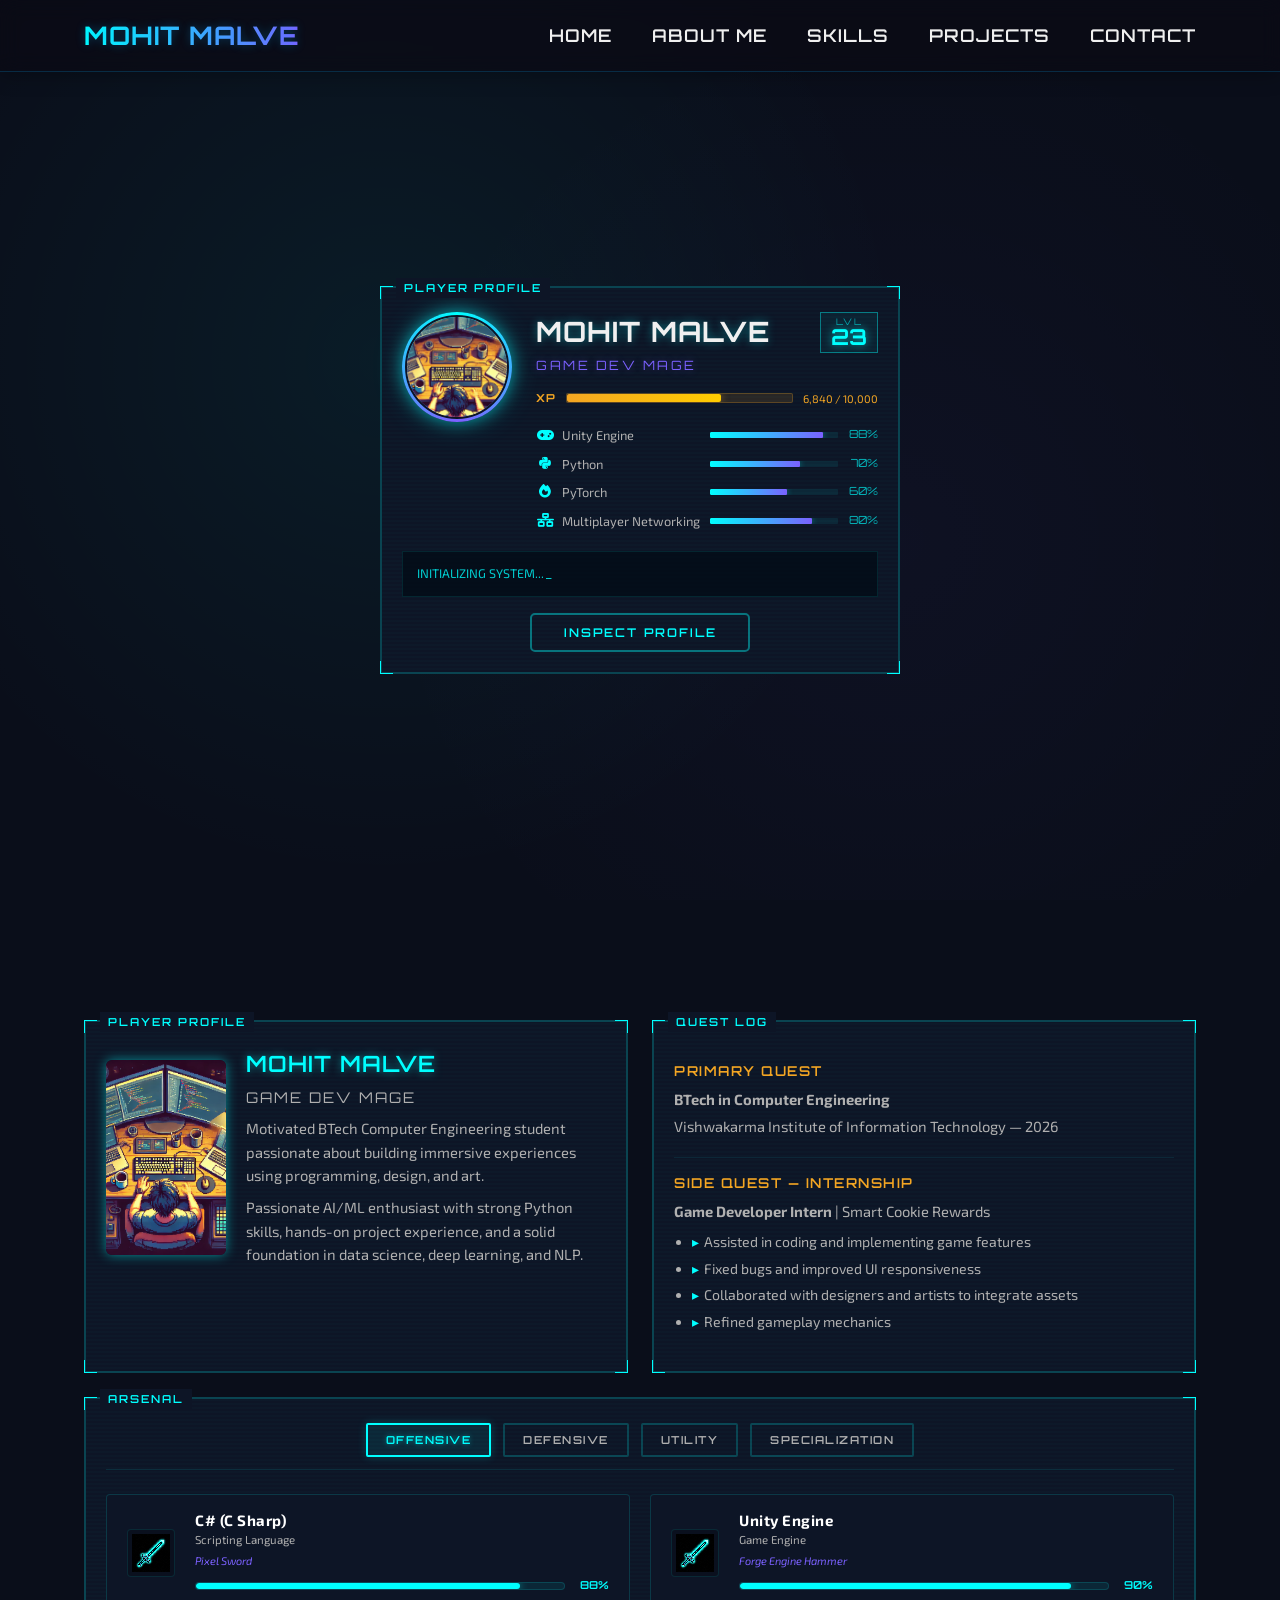
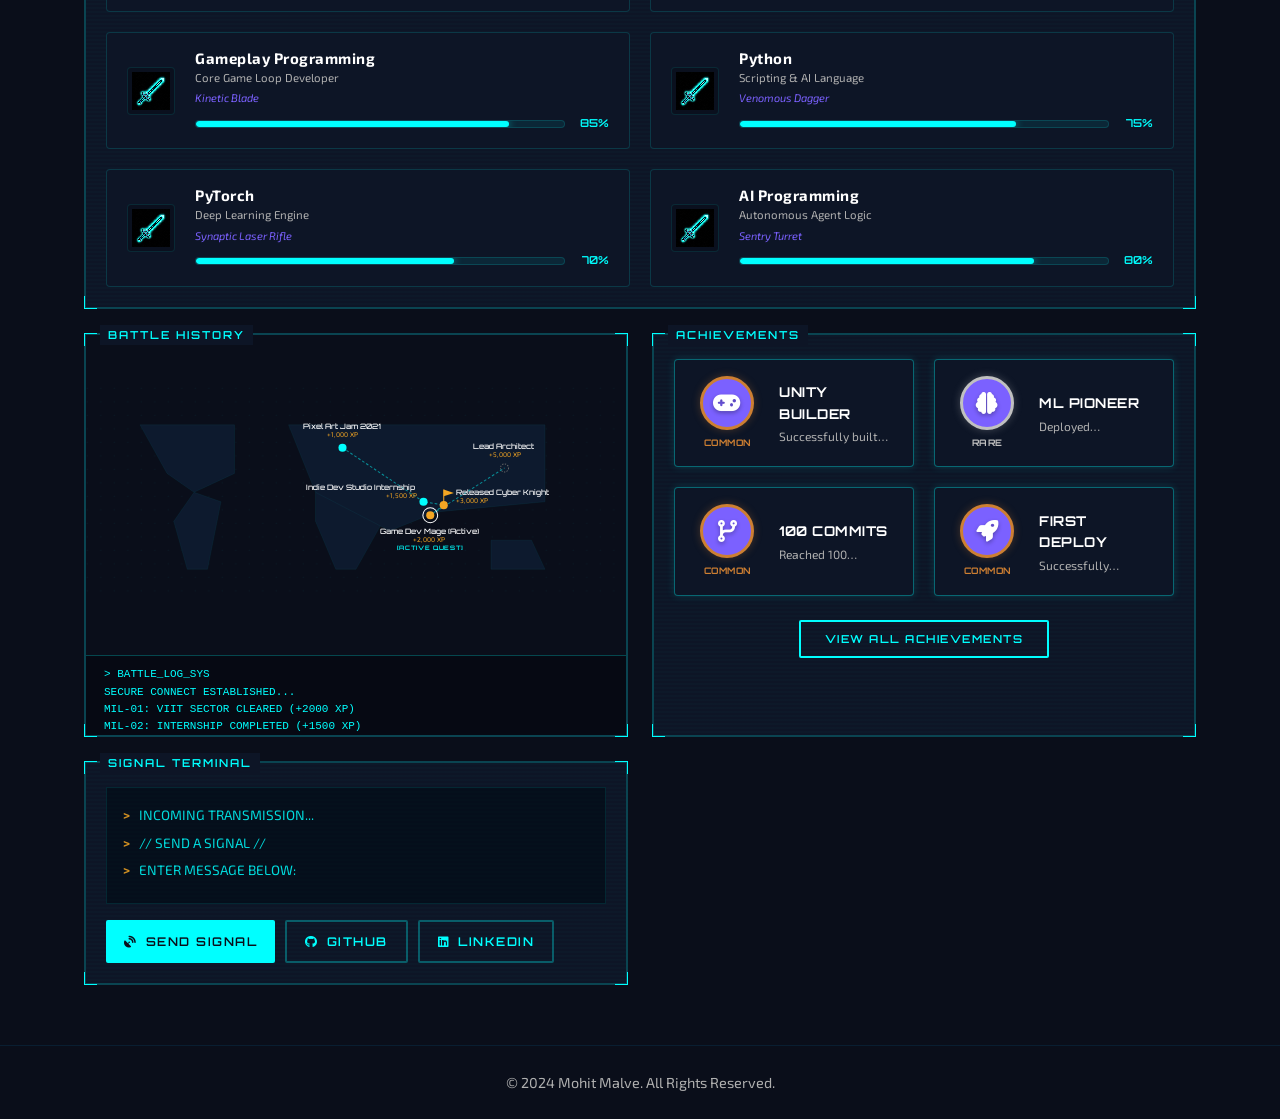
==== commit aa3f7ebb: "Redesign Fix 01" ====
--- a/index.html
+++ b/index.html
@@ -558,87 +558,97 @@
                 <!-- ========== 4. BATTLE HISTORY ========== -->
                 <div class="hud-panel" data-label="Battle History" id="battle-history">
                     <div class="hud-panel__corners"></div>
-                    <div class="hud-panel__body" style="position: relative; padding: 10px;">
-                        <svg viewBox="0 0 800 450" class="battle-history-map">
-                            <defs>
-                                <!-- Radar grid pattern -->
-                                <pattern id="radar-grid" width="20" height="20" patternUnits="userSpaceOnUse">
-                                    <circle cx="2" cy="2" r="1" fill="rgba(0, 255, 255, 0.05)" />
-                                </pattern>
-                            </defs>
+                    <div class="hud-panel__body" style="padding: 0;">
+                        <div class="battle-history-container">
+                            <div class="battle-history-map-wrapper">
+                                <svg viewBox="0 0 800 320" preserveAspectRatio="xMidYMid meet" class="battle-history-map">
+                                    <defs>
+                                        <!-- Radar grid pattern -->
+                                        <pattern id="radar-grid" width="20" height="20" patternUnits="userSpaceOnUse">
+                                            <circle cx="2" cy="2" r="1" fill="rgba(0, 255, 255, 0.04)" />
+                                        </pattern>
+                                    </defs>
+                                    
+                                    <!-- Background Grid -->
+                                    <rect width="100%" height="100%" fill="url(#radar-grid)" />
+                                    
+                                    <!-- Lightweight SVG World Map Continents filled with #0D1A2E and stroke="rgba(0,255,255,0.15)" stroke-width="0.5" -->
+                                    <!-- North America -->
+                                    <path class="continent-path" d="M 80 56 L 220 56 L 220 128 L 160 156 L 120 128 Z" fill="#0D1A2E" stroke="rgba(0,255,255,0.15)" stroke-width="0.5" />
+                                    <!-- South America -->
+                                    <path class="continent-path" d="M 160 156 L 200 170 L 180 270 L 150 270 L 130 199 Z" fill="#0D1A2E" stroke="rgba(0,255,255,0.15)" stroke-width="0.5" />
+                                    <!-- Africa -->
+                                    <path class="continent-path" d="M 340 156 L 420 156 L 440 199 L 400 270 L 370 270 L 340 199 Z" fill="#0D1A2E" stroke="rgba(0,255,255,0.15)" stroke-width="0.5" />
+                                    <!-- Eurasia -->
+                                    <path class="continent-path" d="M 300 56 L 680 56 L 680 170 L 520 185 L 450 213 L 340 156 Z" fill="#0D1A2E" stroke="rgba(0,255,255,0.15)" stroke-width="0.5" />
+                                    <!-- Australia -->
+                                    <path class="continent-path" d="M 600 227 L 660 227 L 680 270 L 600 270 Z" fill="#0D1A2E" stroke="rgba(0,255,255,0.15)" stroke-width="0.5" />
+                                    
+                                    <!-- Connecting chronological path (dashed SVG polyline) -->
+                                    <polyline points="380,90 500,170 530,175 510,190 620,120" fill="none" stroke="#00FFFF" stroke-width="1.5" stroke-dasharray="4,3" opacity="0.5" />
+                                    
+                                    <!-- Milestone Nodes & Labels -->
+                                    
+                                    <!-- Node 1: Pixel Art Jam 2021 (Western Europe) - COMPLETED -->
+                                    <g class="milestone-node completed">
+                                        <circle cx="380" cy="90" r="6" fill="#00FFFF" />
+                                        <text x="380" y="62" text-anchor="middle" class="map-label-group">
+                                            <tspan class="map-label-name" x="380" dy="0">Pixel Art Jam 2021</tspan>
+                                            <tspan class="map-label-xp" x="380" dy="12">+1,000 XP</tspan>
+                                        </text>
+                                    </g>
+                                    
+                                    <!-- Node 2: Indie Dev Studio Internship (South Asia) - COMPLETED -->
+                                    <g class="milestone-node completed">
+                                        <circle cx="500" cy="170" r="6" fill="#00FFFF" />
+                                        <text x="490" y="152" text-anchor="end" class="map-label-group">
+                                            <tspan class="map-label-name" x="490" dy="0">Indie Dev Studio Internship</tspan>
+                                            <tspan class="map-label-xp" x="490" dy="12">+1,500 XP</tspan>
+                                        </text>
+                                    </g>
+                                    
+                                    <!-- Node 3: Released Cyber Knight on Steam (South Asia Offset) - MILESTONE -->
+                                    <g class="milestone-node milestone">
+                                        <!-- SVG Flag Icon -->
+                                        <path d="M 530 175 L 530 152" stroke="#F4A623" stroke-width="1.5" />
+                                        <path d="M 530 152 L 545 157 L 530 162 Z" fill="#F4A623" />
+                                        <circle cx="530" cy="175" r="6" fill="#F4A623" />
+                                        <text x="548" y="160" text-anchor="start" class="map-label-group">
+                                            <tspan class="map-label-name" x="548" dy="0">Released Cyber Knight</tspan>
+                                            <tspan class="map-label-xp" x="548" dy="12">+3,000 XP</tspan>
+                                        </text>
+                                    </g>
+                                    
+                                    <!-- Node 4: Game Dev Mage (Active) - ACTIVE -->
+                                    <g class="milestone-node active">
+                                        <circle cx="510" cy="190" r="11" class="node-ring-active" />
+                                        <circle cx="510" cy="190" r="6" class="node-dot-active" fill="#F4A623" />
+                                        <text x="510" y="218" text-anchor="middle" class="map-label-group">
+                                            <tspan class="map-label-name" x="510" dy="0">Game Dev Mage (Active)</tspan>
+                                            <tspan class="map-label-xp" x="510" dy="12">+2,000 XP</tspan>
+                                            <tspan class="map-label-badge" x="510" dy="12">[ACTIVE QUEST]</tspan>
+                                        </text>
+                                    </g>
+                                    
+                                    <!-- Node 5: Lead Architect (East Asia) - UPCOMING -->
+                                    <g class="milestone-node upcoming">
+                                        <circle cx="620" cy="120" r="6" fill="none" stroke="#666666" stroke-width="1.5" stroke-dasharray="2,2" />
+                                        <text x="620" y="92" text-anchor="middle" class="map-label-group">
+                                            <tspan class="map-label-name" x="620" dy="0" fill="#888888">Lead Architect</tspan>
+                                            <tspan class="map-label-xp" x="620" dy="12" fill="#666666">+5,000 XP</tspan>
+                                        </text>
+                                    </g>
+                                </svg>
+                            </div>
                             
-                            <!-- Background Grid -->
-                            <rect width="100%" height="100%" fill="url(#radar-grid)" />
-                            
-                            <!-- Geometric Continent Outlines (Tactical Map) -->
-                            <!-- North America -->
-                            <path class="continent-path" d="M 80 80 L 220 80 L 220 180 L 160 220 L 120 180 Z" />
-                            <!-- South America -->
-                            <path class="continent-path" d="M 160 220 L 200 240 L 180 380 L 150 380 L 130 280 Z" />
-                            <!-- Africa -->
-                            <path class="continent-path" d="M 340 220 L 420 220 L 440 280 L 400 380 L 370 380 L 340 280 Z" />
-                            <!-- Eurasia -->
-                            <path class="continent-path" d="M 300 80 L 680 80 L 680 240 L 520 260 L 450 300 L 340 220 Z" />
-                            <!-- Australia -->
-                            <path class="continent-path" d="M 600 320 L 660 320 L 680 380 L 600 380 Z" />
-                            
-                            <!-- Chronological Path Connections -->
-                            <path class="milestone-path" d="M 450 230 L 400 270 L 500 250 L 600 180" />
-                            
-                            <!-- MILESTONE NODES -->
-                            
-                            <!-- Milestone 1: Pune (BTech) - Completed -->
-                            <g class="milestone-node completed">
-                                <circle cx="450" cy="230" r="12" class="node-ring" />
-                                <circle cx="450" cy="230" r="6" class="node-dot" />
-                                <!-- SVG Flag Icon -->
-                                <path d="M 450 230 L 450 210" stroke="#00FFFF" stroke-width="1.5" />
-                                <path d="M 450 210 L 465 215 L 450 220 Z" fill="#00FFFF" />
-                                
-                                <text x="450" y="252" class="node-label" text-anchor="middle">BTech CE (VIIT)</text>
-                                <text x="450" y="265" class="node-xp" text-anchor="middle">+2,000 XP</text>
-                            </g>
-                            
-                            <!-- Milestone 2: Internship - Completed -->
-                            <g class="milestone-node completed">
-                                <circle cx="400" cy="270" r="12" class="node-ring" />
-                                <circle cx="400" cy="270" r="6" class="node-dot" />
-                                <!-- SVG Flag Icon -->
-                                <path d="M 400 270 L 400 250" stroke="#00FFFF" stroke-width="1.5" />
-                                <path d="M 400 250 L 415 255 L 400 260 Z" fill="#00FFFF" />
-                                
-                                <text x="400" y="292" class="node-label" text-anchor="middle">Game Dev Intern</text>
-                                <text x="400" y="305" class="node-xp" text-anchor="middle">+1,500 XP</text>
-                            </g>
-                            
-                            <!-- Milestone 3: Game Dev Mage (Current) - Current -->
-                            <g class="milestone-node current">
-                                <circle cx="500" cy="250" r="12" class="node-ring" />
-                                <circle cx="500" cy="250" r="6" class="node-dot" />
-                                
-                                <text x="500" y="272" class="node-label" text-anchor="middle">Game Dev Mage</text>
-                                <text x="500" y="285" class="node-xp" text-anchor="middle">Active</text>
-                            </g>
-                            
-                            <!-- Milestone 4: Future Architect - Upcoming -->
-                            <g class="milestone-node upcoming">
-                                <circle cx="600" cy="180" r="6" class="node-dot" />
-                                
-                                <text x="600" y="202" class="node-label" text-anchor="middle">Lead Architect</text>
-                                <text x="600" y="215" class="node-xp" text-anchor="middle">+5,000 XP</text>
-                            </g>
-                        </svg>
-                        
-                        <!-- Terminal Log Overlay -->
-                        <div class="battle-terminal">
-                            <div class="battle-terminal-header">> BATTLE_LOG_SYS</div>
-                            <div class="battle-terminal-body">
-                                <div class="term-line">SECURE CONNECT ESTABLISHED...</div>
-                                <div class="term-line">DOWNLOADING MILITARY RECORDS...</div>
-                                <div class="term-line">MIL-01: VIIT SECTOR CLEARED (+2000 XP)</div>
-                                <div class="term-line">MIL-02: INTERNSHIP COMPLETED (+1500 XP)</div>
-                                <div class="term-line">MIL-03: OPERATION: PORTFOLIO ACTIVE...</div>
-                                <div class="term-line blinking-cursor">READY_</div>
+                            <!-- Bottom terminal log strip (not overlapping, height 80px) -->
+                            <div class="battle-terminal">
+                                <div class="battle-terminal-line" id="bt-line-1"></div>
+                                <div class="battle-terminal-line" id="bt-line-2"></div>
+                                <div class="battle-terminal-line" id="bt-line-3"></div>
+                                <div class="battle-terminal-line" id="bt-line-4"></div>
+                                <div class="battle-terminal-line" id="bt-line-5"></div>
+                                <div class="battle-terminal-line" id="bt-line-6"></div>
                             </div>
                         </div>
                     </div>
--- a/style.css
+++ b/style.css
@@ -2603,7 +2603,7 @@
 .quest-card {
     background: #0D1526;
     border: 1px solid rgba(0, 255, 255, 0.2);
-    border-radius: 4px;
+    border-radius: 8px 8px 4px 4px;
     padding: 24px 20px;
     width: 320px;
     flex-shrink: 0;
@@ -2613,6 +2613,7 @@
     box-sizing: border-box;
     scroll-snap-align: start;
     transition: border-color 0.3s ease, box-shadow 0.3s ease, transform 0.3s ease;
+    overflow: hidden;
 }
 
 .quest-card.primary-quest {
@@ -2623,6 +2624,42 @@
     transform: translateY(-4px);
     border-color: rgba(0, 255, 255, 0.45);
     box-shadow: 0 0 15px rgba(0, 255, 255, 0.15);
+}
+
+/* Quest Card Image Wrapper & Zoom Animations */
+.quest-card-image-wrapper {
+    margin-top: -24px;
+    margin-left: -20px;
+    margin-right: -20px;
+    margin-bottom: 20px;
+    height: 160px;
+    position: relative;
+    overflow: hidden;
+    border-radius: 8px 8px 0 0;
+    border-bottom: 1px solid rgba(0, 255, 255, 0.3);
+}
+
+.quest-card-image {
+    width: 100%;
+    height: 100%;
+    object-fit: cover;
+    display: block;
+    transition: transform 0.3s ease;
+    border-radius: 8px 8px 0 0;
+}
+
+.quest-card:hover .quest-card-image {
+    transform: scale(1.03);
+}
+
+.quest-card-image-overlay {
+    position: absolute;
+    bottom: 0;
+    left: 0;
+    right: 0;
+    height: 40px;
+    background: linear-gradient(to bottom, transparent, #0D1526);
+    pointer-events: none;
 }
 
 /* Quest Card Header */
@@ -2950,178 +2987,154 @@
 /* ==========================================
    Battle History Map & Node Styles
    ========================================== */
+.battle-history-container {
+    display: flex;
+    flex-direction: column;
+    height: 400px;
+    background: #060913;
+    overflow: hidden;
+}
+
+.battle-history-map-wrapper {
+    height: 320px;
+    width: 100%;
+    position: relative;
+    overflow: hidden;
+}
 
 .battle-history-map {
     width: 100%;
-    height: auto;
+    height: 100%;
     display: block;
-    background: #060913;
-    border-radius: 4px;
-    border: 1px solid rgba(0, 255, 255, 0.1);
+    background: #0A0E1A; /* visible contrast against panel */
 }
 
 /* Continents style */
 .continent-path {
-    fill: rgba(0, 255, 255, 0.03);
-    stroke: rgba(0, 255, 255, 0.12);
-    stroke-width: 1;
+    fill: #0D1A2E;
+    stroke: rgba(0, 255, 255, 0.15);
+    stroke-width: 0.5;
     transition: fill 0.3s ease;
 }
 
 .continent-path:hover {
-    fill: rgba(0, 255, 255, 0.06);
-}
-
-/* Connection Paths styling */
-.milestone-path {
-    fill: none;
-    stroke: rgba(0, 255, 255, 0.4);
-    stroke-width: 2;
-    stroke-dasharray: 6, 4;
-    animation: dashScroll 30s linear infinite;
-}
-
-@keyframes dashScroll {
-    to {
-        stroke-dashoffset: -1000;
-    }
-}
-
-/* Milestone Node elements */
+    fill: #112543;
+}
+
+/* Node Elements & Groups */
 .milestone-node {
     cursor: pointer;
     transition: transform 0.2s ease;
 }
 
 .milestone-node:hover {
-    transform: scale(1.05);
-}
-
-/* Custom styles for completed/current/upcoming circles */
-.milestone-node.completed .node-dot {
-    fill: #00FFFF;
-    stroke: #0A0E1A;
-    stroke-width: 1.5;
-}
-
-.milestone-node.completed .node-ring {
-    stroke: rgba(0, 255, 255, 0.3);
-    stroke-width: 1;
+    transform: scale(1.08);
+}
+
+.node-ring-active {
     fill: none;
-}
-
-.milestone-node.current .node-dot {
-    fill: #F4A623;
-    stroke: #0A0E1A;
-    stroke-width: 2;
-}
-
-.milestone-node.current .node-ring {
-    stroke: #F4A623;
-    fill: none;
-    stroke-width: 1.5;
-    animation: pulseRing 2s infinite ease-out;
+    stroke: #ffffff;
+    stroke-width: 1.5px;
     transform-box: fill-box;
     transform-origin: center;
-}
-
-.milestone-node.upcoming .node-dot {
-    fill: #060913;
-    stroke: rgba(0, 255, 255, 0.4);
-    stroke-width: 2;
-}
-
-.milestone-node.upcoming .node-ring {
-    display: none;
-}
-
-/* Pulsing ring animation for current node */
-@keyframes pulseRing {
+    animation: whitePulse 1.8s infinite ease-in-out;
+}
+
+@keyframes whitePulse {
     0% {
-        transform: scale(0.6);
-        opacity: 1;
+        transform: scale(0.8);
+        opacity: 0.8;
+        stroke: #ffffff;
+    }
+    50% {
+        transform: scale(1.3);
+        opacity: 0.4;
+        stroke: #00FFFF;
     }
     100% {
         transform: scale(1.8);
         opacity: 0;
-    }
-}
-
-/* Label styling */
-.node-label {
+        stroke: #00FFFF;
+    }
+}
+
+/* Label typography styling */
+.map-label-name {
+    fill: #ffffff;
     font-family: 'Orbitron', sans-serif;
+    font-size: 11px;
+    font-weight: 500;
+}
+
+.map-label-xp {
+    fill: #F4A623; /* amber */
+    font-family: 'Exo 2', sans-serif;
     font-size: 10px;
-    font-weight: 700;
-    fill: #ffffff;
-    letter-spacing: 0.5px;
-    text-shadow: 0 1px 3px rgba(0, 0, 0, 0.9);
-}
-
-.node-xp {
+}
+
+.map-label-badge {
+    fill: #00FFFF; /* cyan */
     font-family: 'Orbitron', sans-serif;
-    font-size: 9.5px;
+    font-size: 9px;
     font-weight: 600;
-    fill: #F4A623;
-    text-shadow: 0 1px 3px rgba(0, 0, 0, 0.9);
-}
-
-/* Flags colors */
-.milestone-node.completed path {
-    stroke: #00FFFF;
-    fill: #00FFFF;
-}
-
-/* Bottom-left diagnostic terminal log */
+    letter-spacing: 1px;
+}
+
+/* Bottom Terminal Log Row (fixed height 80px, left-aligned) */
 .battle-terminal {
-    position: absolute;
-    bottom: 30px;
-    left: 30px;
-    width: 280px;
-    background: rgba(10, 14, 26, 0.9);
-    border: 1px solid rgba(0, 255, 255, 0.25);
-    padding: 12px;
+    height: 80px;
+    width: 100%;
+    border-top: 1px solid rgba(0, 255, 255, 0.25);
+    background: #060913;
+    padding: 10px 18px;
+    box-sizing: border-box;
     font-family: 'Courier New', Courier, monospace;
-    font-size: 9.5px;
+    font-size: 11px;
     color: #00FFFF;
-    box-shadow: 0 0 15px rgba(0, 255, 255, 0.1);
-    border-radius: 2px;
-    z-index: 5;
-    pointer-events: none;
-    box-sizing: border-box;
-}
-
-.battle-terminal-header {
-    border-bottom: 1px solid rgba(0, 255, 255, 0.2);
-    margin-bottom: 8px;
-    padding-bottom: 4px;
+    display: flex;
+    flex-direction: column;
+    justify-content: flex-start;
+    align-items: flex-start;
+    overflow-y: auto;
+    text-align: left;
+}
+
+.battle-terminal-line {
+    margin: 1.5px 0;
+    line-height: 1.3;
+    opacity: 0;
+    transition: opacity 0.15s ease;
+    white-space: nowrap;
+}
+
+.battle-terminal-line.visible {
+    opacity: 1;
+}
+
+/* Blinking prompt cursor styling */
+.bt-cursor {
+    display: inline-block;
+    width: 8px;
+    color: #00FFFF;
+    animation: btBlink 1s infinite step-end;
     font-weight: bold;
-    font-family: 'Orbitron', sans-serif;
-    letter-spacing: 1px;
-}
-
-.term-line {
-    margin: 3px 0;
-    white-space: nowrap;
-    overflow: hidden;
-    text-overflow: ellipsis;
-    line-height: 1.3;
-}
-
-.term-line.blinking-cursor::after {
-    content: '_';
-    animation: termCursorBlink 1s infinite;
-}
-
-@keyframes termCursorBlink {
-    0%, 100% { opacity: 0; }
+}
+
+@keyframes btBlink {
+    from, to { opacity: 0; }
     50% { opacity: 1; }
 }
 
 @media (max-width: 768px) {
+    .battle-history-container {
+        height: auto;
+    }
+    .battle-history-map-wrapper {
+        height: 240px;
+    }
     .battle-terminal {
-        position: static;
-        width: 100%;
-        margin-top: 15px;
+        height: auto;
+        min-height: 80px;
     }
 }
 
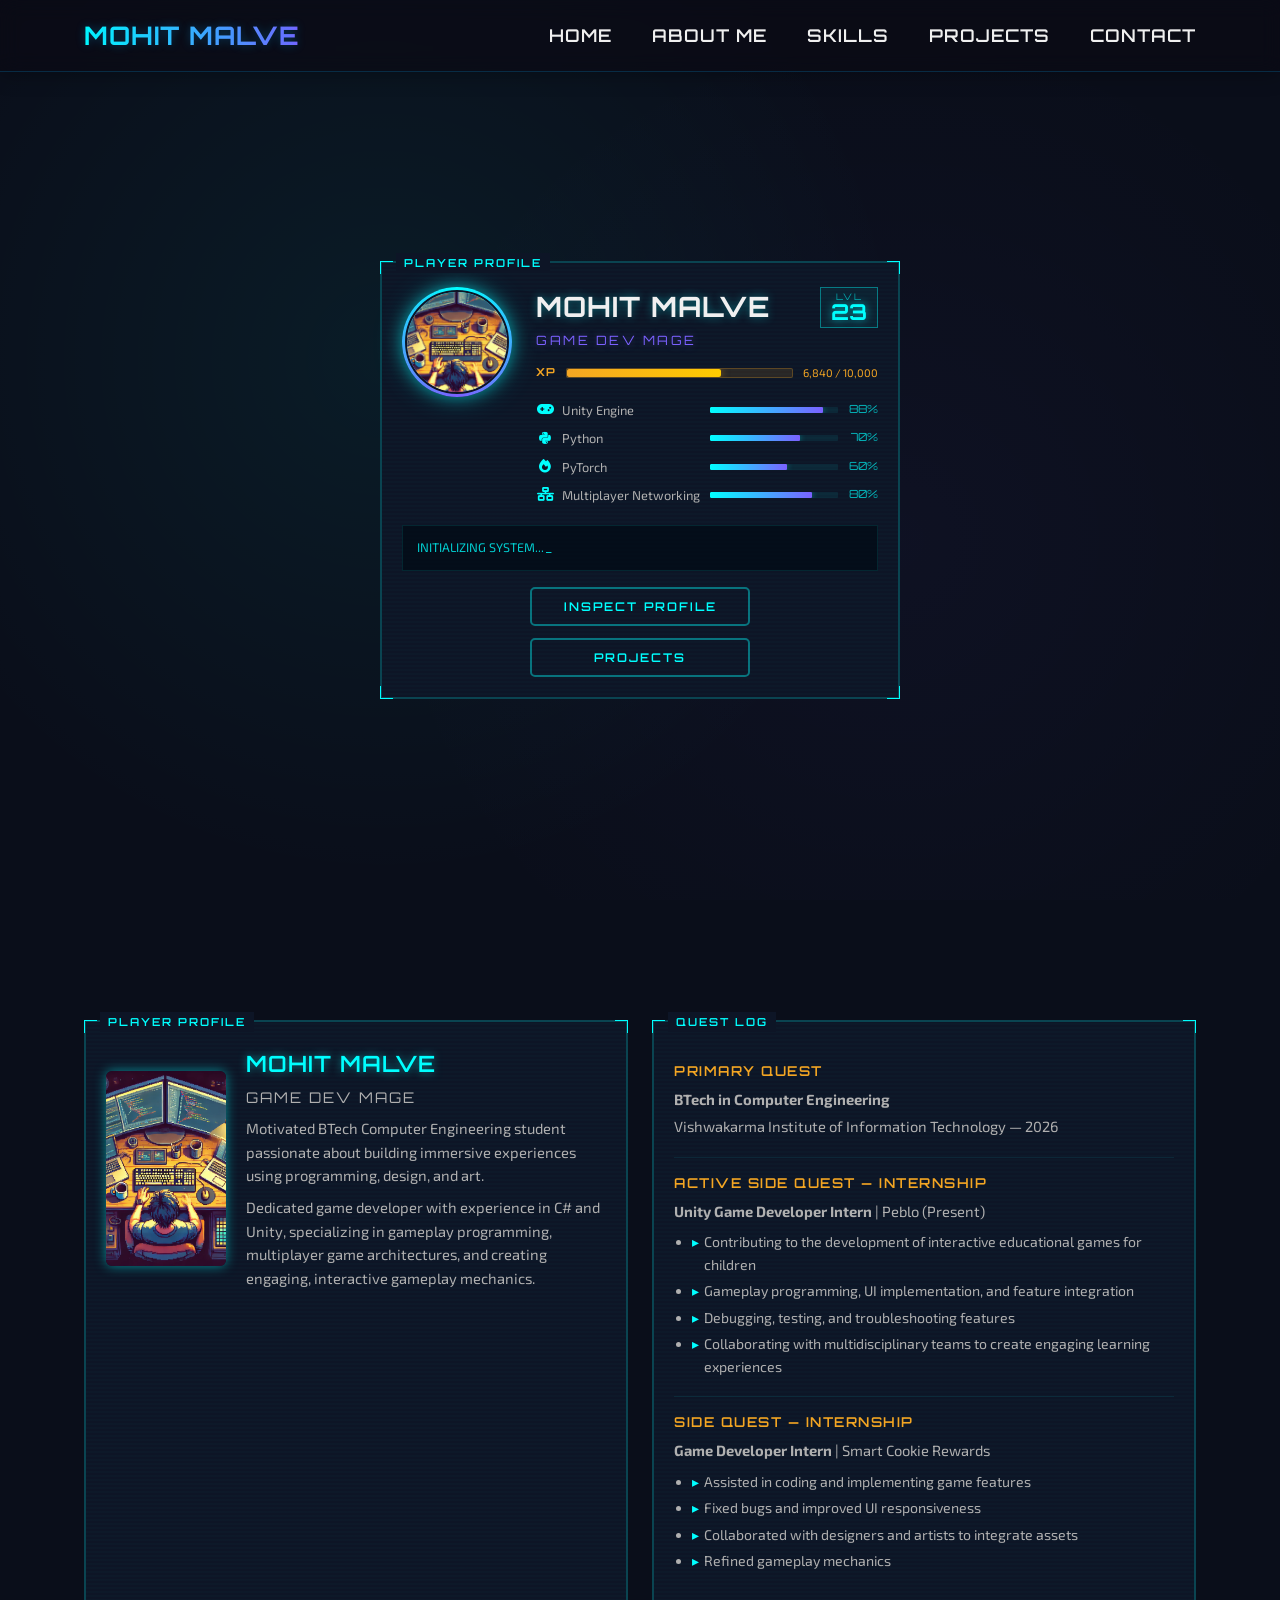
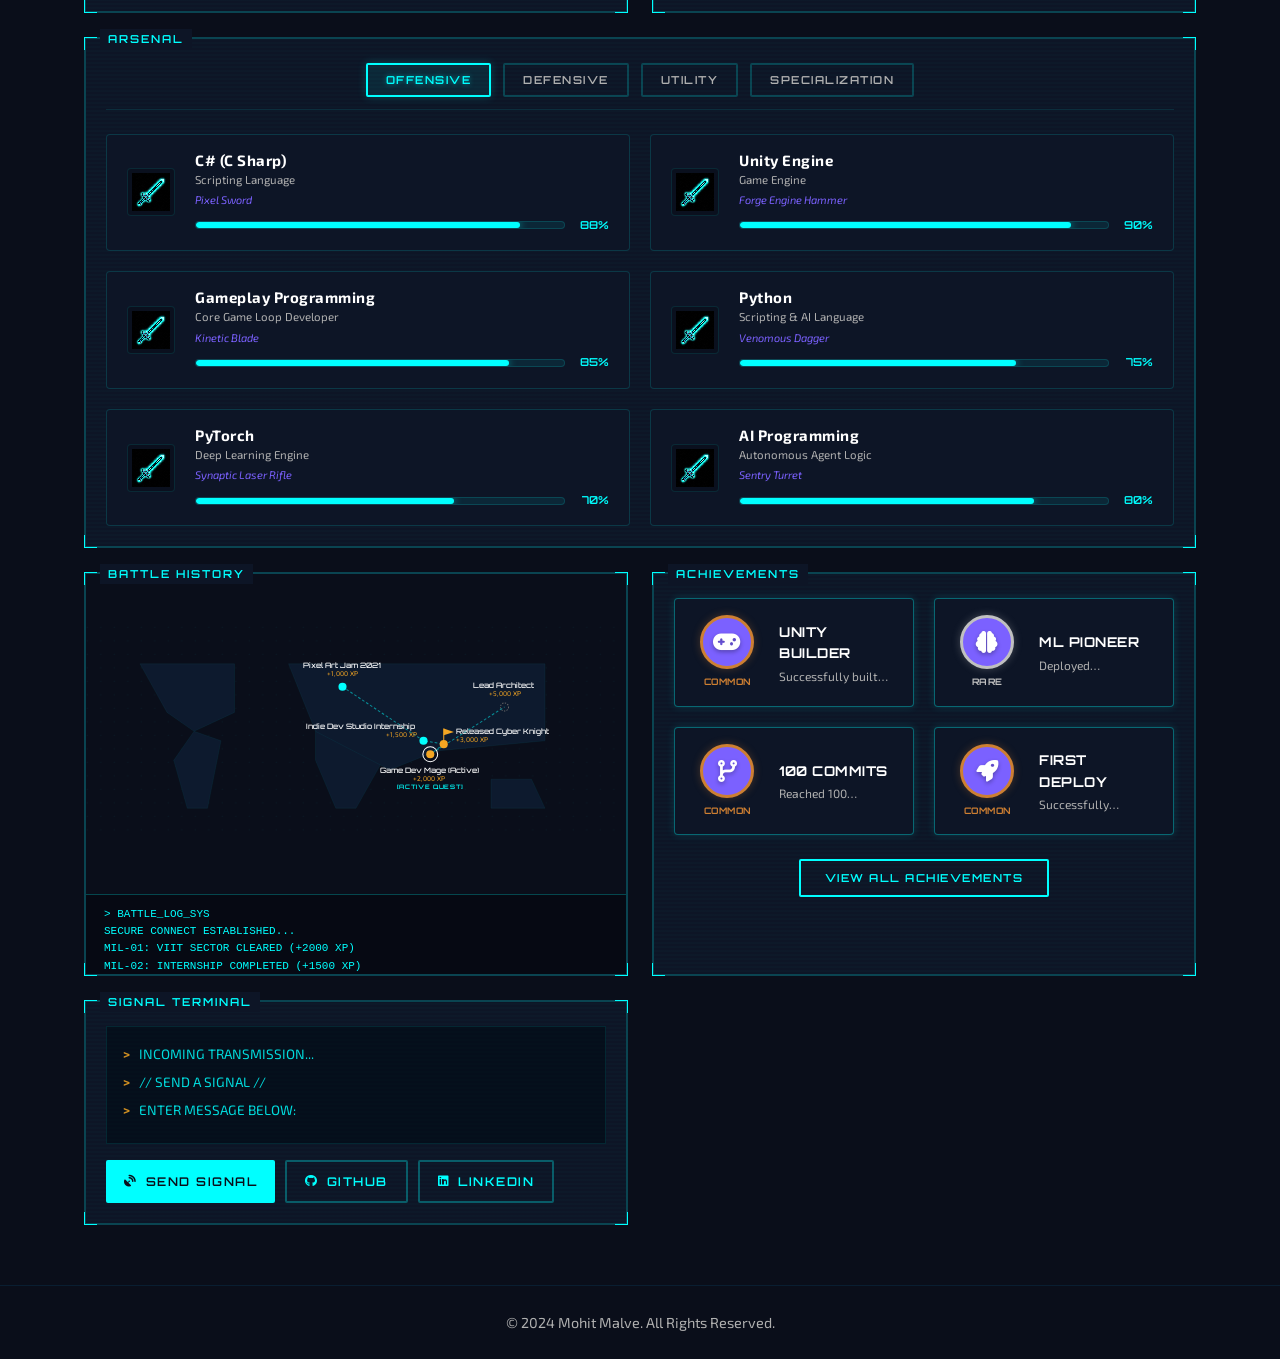
==== commit 99134b1d: "Updated experience and projects" ====
--- a/index.html
+++ b/index.html
@@ -124,6 +124,11 @@
                         Inspect Profile
                     </button>
 
+                    <!-- Projects Button -->
+                    <button class="inspect-btn" onclick="window.location.href='projects.html';" style="margin-top: 12px;">
+                        Projects
+                    </button>
+
                 </div>
             </div>
         </div>
@@ -146,7 +151,7 @@
                                 <h3>Mohit Malve</h3>
                                 <p class="profile-class">Game Dev Mage</p>
                                 <p>Motivated BTech Computer Engineering student passionate about building immersive experiences using programming, design, and art.</p>
-                                <p>Passionate AI/ML enthusiast with strong Python skills, hands-on project experience, and a solid foundation in data science, deep learning, and NLP.</p>
+                                <p>Dedicated game developer with experience in C# and Unity, specializing in gameplay programming, multiplayer game architectures, and creating engaging, interactive gameplay mechanics.</p>
                             </div>
                         </div>
                     </div>
@@ -160,6 +165,16 @@
                             <h4>Primary Quest</h4>
                             <p><strong>BTech in Computer Engineering</strong></p>
                             <p>Vishwakarma Institute of Information Technology — 2026</p>
+                        </div>
+                        <div class="quest-item">
+                            <h4>Active Side Quest — Internship</h4>
+                            <p><strong>Unity Game Developer Intern</strong> | Peblo (Present)</p>
+                            <ul>
+                                <li>Contributing to the development of interactive educational games for children</li>
+                                <li>Gameplay programming, UI implementation, and feature integration</li>
+                                <li>Debugging, testing, and troubleshooting features</li>
+                                <li>Collaborating with multidisciplinary teams to create engaging learning experiences</li>
+                            </ul>
                         </div>
                         <div class="quest-item">
                             <h4>Side Quest — Internship</h4>
--- a/style.css
+++ b/style.css
@@ -2573,6 +2573,73 @@
    Quest Log Panel & Card Styles
    ========================================== */
 
+/* Quest Category Tab Switcher */
+.quest-tab-switcher {
+    display: flex;
+    justify-content: center;
+    gap: 12px;
+    margin-bottom: 24px;
+}
+
+.quest-tab {
+    background: #0D1526;
+    border: 1px solid rgba(0, 255, 255, 0.3);
+    color: rgba(0, 255, 255, 0.5);
+    font-family: 'Orbitron', sans-serif;
+    font-size: 12px;
+    font-weight: 600;
+    letter-spacing: 1.5px;
+    padding: 10px 22px;
+    cursor: pointer;
+    text-transform: uppercase;
+    transition: all 0.2s ease;
+    border-radius: 2px;
+    position: relative;
+}
+
+.quest-tab:hover {
+    color: rgba(0, 255, 255, 0.75);
+    border-color: rgba(0, 255, 255, 0.5);
+}
+
+.quest-tab.active {
+    background: rgba(0, 255, 255, 0.12);
+    color: #00FFFF;
+    border-color: #00FFFF;
+}
+
+.quest-tab.active::after {
+    content: '';
+    position: absolute;
+    bottom: -1px;
+    left: 0;
+    right: 0;
+    height: 2px;
+    background: #00FFFF;
+    box-shadow: 0 0 8px rgba(0, 255, 255, 0.6);
+}
+
+/* Heading fade transition */
+#quest-section-heading {
+    transition: opacity 0.15s ease;
+}
+
+/* Card entrance animation */
+@keyframes questCardFadeIn {
+    from {
+        opacity: 0;
+        transform: translateY(4px);
+    }
+    to {
+        opacity: 1;
+        transform: translateY(0);
+    }
+}
+
+.quest-card.quest-card--entering {
+    animation: questCardFadeIn 0.2s ease forwards;
+}
+
 /* Container for horizontal scrolling */
 .quest-log-scroll-container {
     display: flex;
@@ -2821,6 +2888,56 @@
     background: rgba(0, 255, 255, 0.1);
     box-shadow: 0 0 10px rgba(0, 255, 255, 0.25);
     color: #ffffff;
+}
+
+/* Play Now Button (embeddable cards) */
+.play-now-btn {
+    margin-top: auto;
+    display: block;
+    width: 100%;
+    text-align: center;
+    background: #00FFFF;
+    border: 1px solid #00FFFF;
+    color: #0A0E1A;
+    font-family: 'Orbitron', sans-serif;
+    font-size: 12px;
+    font-weight: 700;
+    letter-spacing: 2px;
+    padding: 10px 0;
+    cursor: pointer;
+    text-transform: uppercase;
+    box-sizing: border-box;
+    transition: background 0.3s ease, box-shadow 0.3s ease, color 0.3s ease;
+}
+
+.play-now-btn:hover {
+    background: rgba(0, 255, 255, 0.85);
+    box-shadow: 0 0 12px rgba(0, 255, 255, 0.4);
+}
+
+/* Embed wrapper — hidden by default, expands via max-height */
+.quest-embed-wrapper {
+    max-height: 0;
+    overflow: hidden;
+    border-top: 0px solid rgba(0, 255, 255, 0);
+    transition: max-height 0.3s ease, border-top 0.3s ease;
+}
+
+.quest-card--expanded .quest-embed-wrapper {
+    max-height: 167px;
+    border-top: 1px solid rgba(0, 255, 255, 0.3);
+}
+
+.quest-embed-wrapper iframe {
+    display: block;
+    width: 100%;
+    height: 167px;
+    border: none;
+}
+
+/* Expanded card glow */
+.quest-card--expanded {
+    box-shadow: 0 0 16px rgba(0, 255, 255, 0.25);
 }
 
 /* ==========================================
@@ -3569,6 +3686,77 @@
     }
 }
 
+/* Terminal Status Display */
+.terminal-status-line {
+    font-family: 'Courier New', Courier, monospace;
+    font-size: 13px;
+    font-weight: bold;
+    letter-spacing: 0.5px;
+    min-height: 20px;
+    padding: 0;
+    line-height: 1.5;
+    transition: color 0.3s ease;
+}
+
+.terminal-status-line:empty {
+    display: none;
+}
+
+/* TRANSMITTING... → cyan with blinking cursor */
+.terminal-status-line.status-transmitting {
+    color: #00FFFF;
+}
+
+.terminal-status-line.status-transmitting::after {
+    content: '_';
+    display: inline-block;
+    animation: statusBlink 0.8s infinite step-end;
+    margin-left: 2px;
+}
+
+/* SIGNAL SENT... → green */
+.terminal-status-line.status-success {
+    color: #00FF88;
+    text-shadow: 0 0 6px rgba(0, 255, 136, 0.5);
+}
+
+/* ERROR:... → amber */
+.terminal-status-line.status-error {
+    color: #F4A623;
+    text-shadow: 0 0 6px rgba(244, 166, 35, 0.4);
+}
+
+@keyframes statusBlink {
+    from, to { opacity: 0; }
+    50% { opacity: 1; }
+}
+
+/* Send button — disabled / transmitting state */
+.send-signal-btn:disabled,
+.send-signal-btn.is-sending {
+    opacity: 0.55;
+    pointer-events: none;
+    cursor: not-allowed !important;
+    border-color: rgba(0, 255, 255, 0.3);
+    color: rgba(0, 255, 255, 0.6);
+}
+
+/* Pulse animation on radio wave icon when NOT sending */
+.send-signal-btn:not(.is-sending) .signal-icon {
+    animation: signalPulse 2s infinite ease-in-out;
+}
+
+@keyframes signalPulse {
+    0%, 100% {
+        transform: scale(1);
+        text-shadow: 0 0 0px transparent;
+    }
+    50% {
+        transform: scale(1.15);
+        text-shadow: 0 0 10px rgba(0, 255, 255, 0.7);
+    }
+}
+
 /* ==========================================
    Boot Sequence Overlay
    ========================================== */
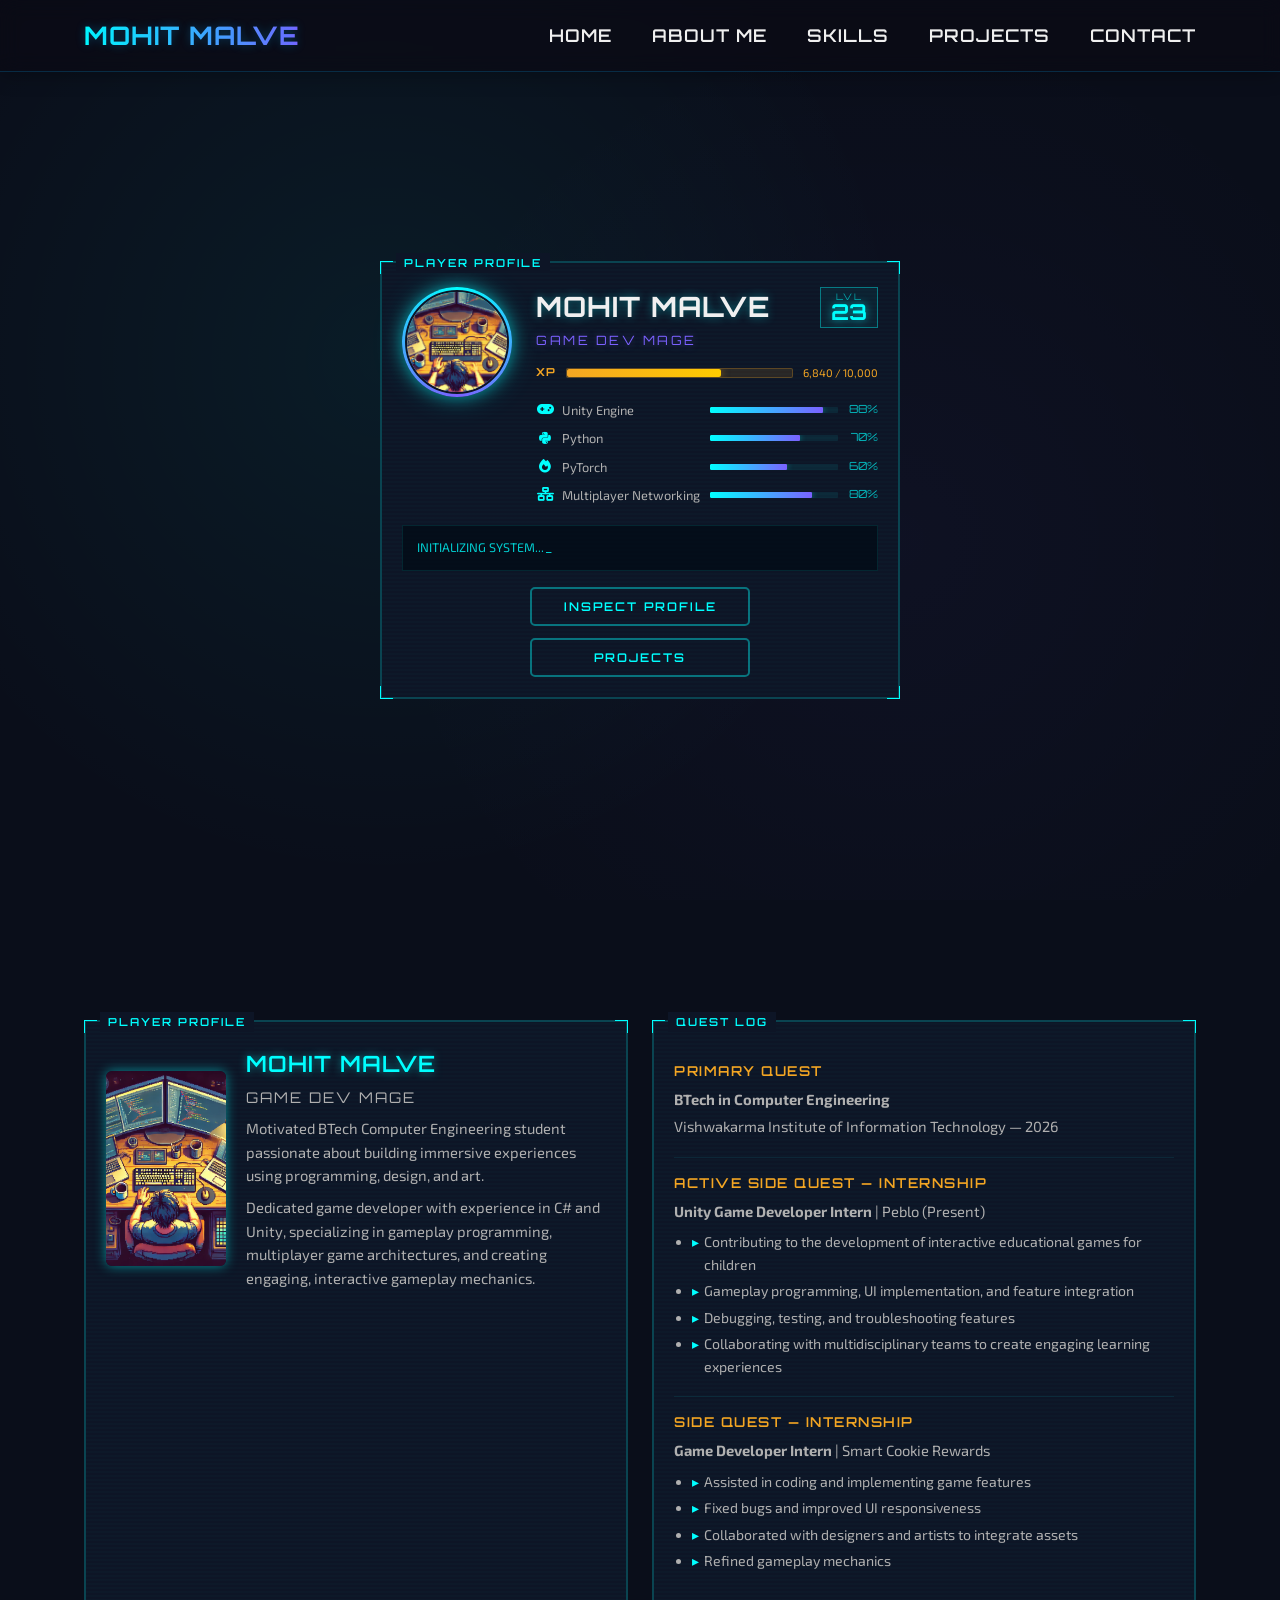
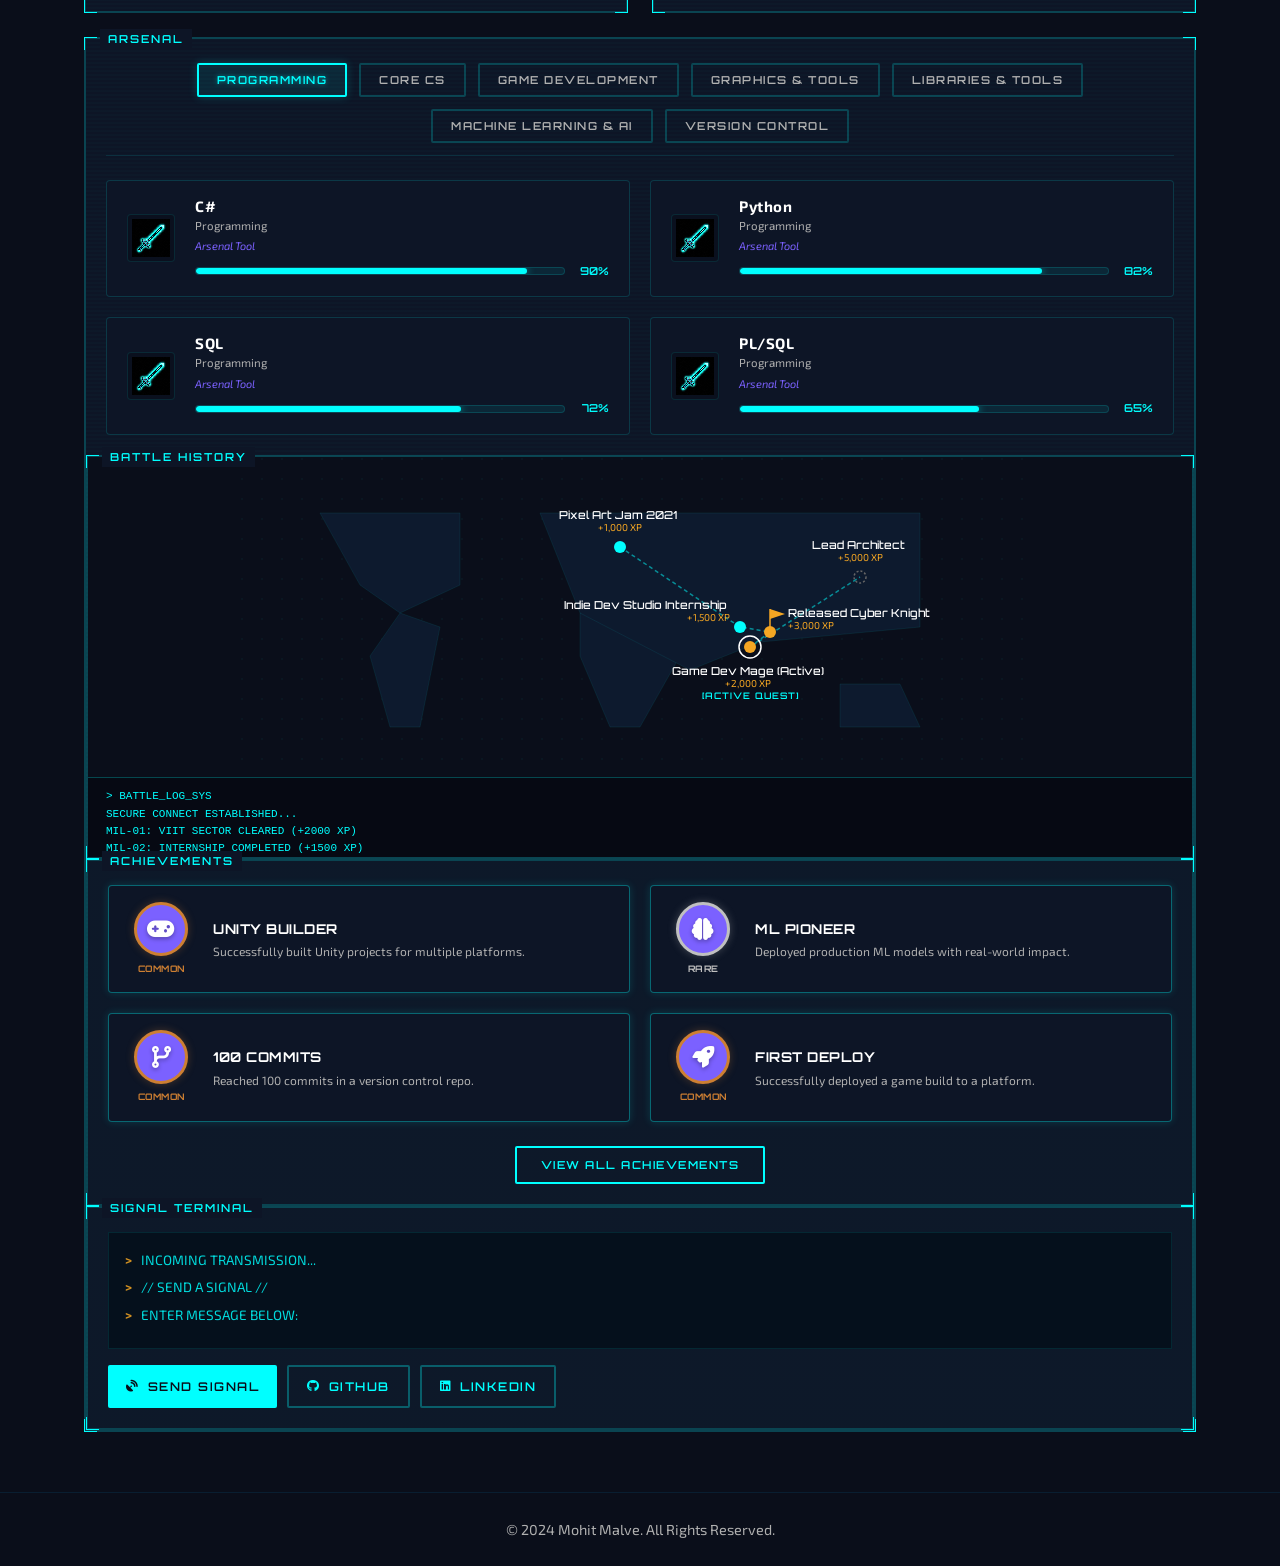
==== commit b0ae336f: "Skillset updated" ====
--- a/index.html
+++ b/index.html
@@ -1,6 +1,13 @@
 <!DOCTYPE html>
 <html lang="en">
 <head>
+    <script async src="https://www.googletagmanager.com/gtag/js?id=G-L0NZYEMVJ0"></script>
+    <script>
+    window.dataLayer = window.dataLayer || [];
+    function gtag(){dataLayer.push(arguments);}
+    gtag('js', new Date());
+    gtag('config', 'G-L0NZYEMVJ0');
+    </script>
     <meta charset="UTF-8">
     <meta name="viewport" content="width=device-width, initial-scale=1.0">
     <title>Mohit Malve - Game Developer & Creator</title>
@@ -195,21 +202,224 @@
                     <div class="hud-panel__body">
                         <!-- Category Tabs -->
                         <div class="arsenal-tabs">
-                            <button class="arsenal-tab active" data-tab="offensive">Offensive</button>
-                            <button class="arsenal-tab" data-tab="defensive">Defensive</button>
-                            <button class="arsenal-tab" data-tab="utility">Utility</button>
-                            <button class="arsenal-tab" data-tab="specialization">Specialization</button>
+                            <button class="arsenal-tab active" data-tab="programming">Programming</button>
+                            <button class="arsenal-tab" data-tab="core-cs">Core CS</button>
+                            <button class="arsenal-tab" data-tab="game-dev">Game Development</button>
+                            <button class="arsenal-tab" data-tab="graphics">Graphics & Tools</button>
+                            <button class="arsenal-tab" data-tab="libraries">Libraries & Tools</button>
+                            <button class="arsenal-tab" data-tab="ml-ai">Machine Learning & AI</button>
+                            <button class="arsenal-tab" data-tab="version-control">Version Control</button>
                         </div>
 
                         <!-- 2-column Grid -->
                         <div class="arsenal-grid">
-                            <!-- ================= OFFENSIVE SKILLS ================= -->
-                            <div class="arsenal-card" data-category="offensive">
-                                <img src="Images/weapon_sword.png" alt="C# Pixel Sword" class="arsenal-icon" width="48" height="48">
-                                <div class="arsenal-info">
-                                    <h4 class="arsenal-skill-name">C# (C Sharp)</h4>
-                                    <span class="arsenal-subtitle">Scripting Language</span>
-                                    <span class="arsenal-metaphor">Pixel Sword</span>
+                            <!-- ================= PROGRAMMING ================= -->
+                            <div class="arsenal-card" data-category="programming" title="Years of experience: ~3 years&#10;Used in: Circuit Circus, Peblo Internship, Masti Fit">
+                                <img src="Images/weapon_sword.png" alt="C#" class="arsenal-icon" width="48" height="48">
+                                <div class="arsenal-info">
+                                    <h4 class="arsenal-skill-name">C#</h4>
+                                    <span class="arsenal-subtitle">Programming</span>
+                                    <span class="arsenal-metaphor">Arsenal Tool</span>
+                                    <div class="arsenal-mastery-row">
+                                        <div class="arsenal-mastery-track">
+                                            <div class="arsenal-mastery-fill" style="width: 90%"></div>
+                                        </div>
+                                        <span class="arsenal-mastery-pct">90%</span>
+                                    </div>
+                                </div>
+                            </div>
+                            <div class="arsenal-card" data-category="programming" title="Years of experience: ~2 years&#10;Used in: AI/ML Projects, Scripting">
+                                <img src="Images/weapon_sword.png" alt="Python" class="arsenal-icon" width="48" height="48">
+                                <div class="arsenal-info">
+                                    <h4 class="arsenal-skill-name">Python</h4>
+                                    <span class="arsenal-subtitle">Programming</span>
+                                    <span class="arsenal-metaphor">Arsenal Tool</span>
+                                    <div class="arsenal-mastery-row">
+                                        <div class="arsenal-mastery-track">
+                                            <div class="arsenal-mastery-fill" style="width: 82%"></div>
+                                        </div>
+                                        <span class="arsenal-mastery-pct">82%</span>
+                                    </div>
+                                </div>
+                            </div>
+                            <div class="arsenal-card" data-category="programming" title="Years of experience: ~1.5 years&#10;Used in: Database Management">
+                                <img src="Images/weapon_sword.png" alt="SQL" class="arsenal-icon" width="48" height="48">
+                                <div class="arsenal-info">
+                                    <h4 class="arsenal-skill-name">SQL</h4>
+                                    <span class="arsenal-subtitle">Programming</span>
+                                    <span class="arsenal-metaphor">Arsenal Tool</span>
+                                    <div class="arsenal-mastery-row">
+                                        <div class="arsenal-mastery-track">
+                                            <div class="arsenal-mastery-fill" style="width: 72%"></div>
+                                        </div>
+                                        <span class="arsenal-mastery-pct">72%</span>
+                                    </div>
+                                </div>
+                            </div>
+                            <div class="arsenal-card" data-category="programming" title="Years of experience: ~1 years&#10;Used in: Database Management">
+                                <img src="Images/weapon_sword.png" alt="PL/SQL" class="arsenal-icon" width="48" height="48">
+                                <div class="arsenal-info">
+                                    <h4 class="arsenal-skill-name">PL/SQL</h4>
+                                    <span class="arsenal-subtitle">Programming</span>
+                                    <span class="arsenal-metaphor">Arsenal Tool</span>
+                                    <div class="arsenal-mastery-row">
+                                        <div class="arsenal-mastery-track">
+                                            <div class="arsenal-mastery-fill" style="width: 65%"></div>
+                                        </div>
+                                        <span class="arsenal-mastery-pct">65%</span>
+                                    </div>
+                                </div>
+                            </div>
+
+                            <!-- ================= CORE CS ================= -->
+                            <div class="arsenal-card" data-category="core-cs" title="Years of experience: ~3 years&#10;Used in: All Game Projects" style="display: none; opacity: 0; transform: scale(0.95);">
+                                <img src="Images/weapon_sword.png" alt="Object-Oriented Programming (OOP)" class="arsenal-icon" width="48" height="48">
+                                <div class="arsenal-info">
+                                    <h4 class="arsenal-skill-name">Object-Oriented Programming (OOP)</h4>
+                                    <span class="arsenal-subtitle">Core CS</span>
+                                    <span class="arsenal-metaphor">Arsenal Tool</span>
+                                    <div class="arsenal-mastery-row">
+                                        <div class="arsenal-mastery-track">
+                                            <div class="arsenal-mastery-fill" style="width: 92%"></div>
+                                        </div>
+                                        <span class="arsenal-mastery-pct">92%</span>
+                                    </div>
+                                </div>
+                            </div>
+                            <div class="arsenal-card" data-category="core-cs" title="Years of experience: ~2.5 years&#10;Used in: Peblo Internship, Team Projects" style="display: none; opacity: 0; transform: scale(0.95);">
+                                <img src="Images/weapon_sword.png" alt="Software Engineering" class="arsenal-icon" width="48" height="48">
+                                <div class="arsenal-info">
+                                    <h4 class="arsenal-skill-name">Software Engineering</h4>
+                                    <span class="arsenal-subtitle">Core CS</span>
+                                    <span class="arsenal-metaphor">Arsenal Tool</span>
+                                    <div class="arsenal-mastery-row">
+                                        <div class="arsenal-mastery-track">
+                                            <div class="arsenal-mastery-fill" style="width: 85%"></div>
+                                        </div>
+                                        <span class="arsenal-mastery-pct">85%</span>
+                                    </div>
+                                </div>
+                            </div>
+                            <div class="arsenal-card" data-category="core-cs" title="Years of experience: ~3 years&#10;Used in: Pathfinding, Optimization" style="display: none; opacity: 0; transform: scale(0.95);">
+                                <img src="Images/weapon_sword.png" alt="Data Structures & Algorithms" class="arsenal-icon" width="48" height="48">
+                                <div class="arsenal-info">
+                                    <h4 class="arsenal-skill-name">Data Structures & Algorithms</h4>
+                                    <span class="arsenal-subtitle">Core CS</span>
+                                    <span class="arsenal-metaphor">Arsenal Tool</span>
+                                    <div class="arsenal-mastery-row">
+                                        <div class="arsenal-mastery-track">
+                                            <div class="arsenal-mastery-fill" style="width: 82%"></div>
+                                        </div>
+                                        <span class="arsenal-mastery-pct">82%</span>
+                                    </div>
+                                </div>
+                            </div>
+                            <div class="arsenal-card" data-category="core-cs" title="Years of experience: ~1.5 years&#10;Used in: Custom Shaders, OpenGL rendering" style="display: none; opacity: 0; transform: scale(0.95);">
+                                <img src="Images/weapon_sword.png" alt="Computer Graphics" class="arsenal-icon" width="48" height="48">
+                                <div class="arsenal-info">
+                                    <h4 class="arsenal-skill-name">Computer Graphics</h4>
+                                    <span class="arsenal-subtitle">Core CS</span>
+                                    <span class="arsenal-metaphor">Arsenal Tool</span>
+                                    <div class="arsenal-mastery-row">
+                                        <div class="arsenal-mastery-track">
+                                            <div class="arsenal-mastery-fill" style="width: 75%"></div>
+                                        </div>
+                                        <span class="arsenal-mastery-pct">75%</span>
+                                    </div>
+                                </div>
+                            </div>
+                            <div class="arsenal-card" data-category="core-cs" title="Years of experience: ~2 years&#10;Used in: Singleton, Observer in Unity" style="display: none; opacity: 0; transform: scale(0.95);">
+                                <img src="Images/weapon_sword.png" alt="Design Patterns" class="arsenal-icon" width="48" height="48">
+                                <div class="arsenal-info">
+                                    <h4 class="arsenal-skill-name">Design Patterns</h4>
+                                    <span class="arsenal-subtitle">Core CS</span>
+                                    <span class="arsenal-metaphor">Arsenal Tool</span>
+                                    <div class="arsenal-mastery-row">
+                                        <div class="arsenal-mastery-track">
+                                            <div class="arsenal-mastery-fill" style="width: 72%"></div>
+                                        </div>
+                                        <span class="arsenal-mastery-pct">72%</span>
+                                    </div>
+                                </div>
+                            </div>
+
+                            <!-- ================= GAME DEVELOPMENT ================= -->
+                            <div class="arsenal-card" data-category="game-dev" title="Years of experience: ~3 years&#10;Used in: Circuit Circus, Masti Fit, 3D Chess Game" style="display: none; opacity: 0; transform: scale(0.95);">
+                                <img src="Images/weapon_sword.png" alt="Unity Engine" class="arsenal-icon" width="48" height="48">
+                                <div class="arsenal-info">
+                                    <h4 class="arsenal-skill-name">Unity Engine</h4>
+                                    <span class="arsenal-subtitle">Game Development</span>
+                                    <span class="arsenal-metaphor">Arsenal Tool</span>
+                                    <div class="arsenal-mastery-row">
+                                        <div class="arsenal-mastery-track">
+                                            <div class="arsenal-mastery-fill" style="width: 92%"></div>
+                                        </div>
+                                        <span class="arsenal-mastery-pct">92%</span>
+                                    </div>
+                                </div>
+                            </div>
+                            <div class="arsenal-card" data-category="game-dev" title="Years of experience: ~3 years&#10;Used in: Player Controllers, Core Mechanics" style="display: none; opacity: 0; transform: scale(0.95);">
+                                <img src="Images/weapon_sword.png" alt="Gameplay Programming" class="arsenal-icon" width="48" height="48">
+                                <div class="arsenal-info">
+                                    <h4 class="arsenal-skill-name">Gameplay Programming</h4>
+                                    <span class="arsenal-subtitle">Game Development</span>
+                                    <span class="arsenal-metaphor">Arsenal Tool</span>
+                                    <div class="arsenal-mastery-row">
+                                        <div class="arsenal-mastery-track">
+                                            <div class="arsenal-mastery-fill" style="width: 92%"></div>
+                                        </div>
+                                        <span class="arsenal-mastery-pct">92%</span>
+                                    </div>
+                                </div>
+                            </div>
+                            <div class="arsenal-card" data-category="game-dev" title="Years of experience: ~2.5 years&#10;Used in: 3D Models, Animations in Unity" style="display: none; opacity: 0; transform: scale(0.95);">
+                                <img src="Images/weapon_sword.png" alt="Asset Integration" class="arsenal-icon" width="48" height="48">
+                                <div class="arsenal-info">
+                                    <h4 class="arsenal-skill-name">Asset Integration</h4>
+                                    <span class="arsenal-subtitle">Game Development</span>
+                                    <span class="arsenal-metaphor">Arsenal Tool</span>
+                                    <div class="arsenal-mastery-row">
+                                        <div class="arsenal-mastery-track">
+                                            <div class="arsenal-mastery-fill" style="width: 92%"></div>
+                                        </div>
+                                        <span class="arsenal-mastery-pct">92%</span>
+                                    </div>
+                                </div>
+                            </div>
+                            <div class="arsenal-card" data-category="game-dev" title="Years of experience: ~2 years&#10;Used in: Data Management, Inventories" style="display: none; opacity: 0; transform: scale(0.95);">
+                                <img src="Images/weapon_sword.png" alt="Scriptable Objects" class="arsenal-icon" width="48" height="48">
+                                <div class="arsenal-info">
+                                    <h4 class="arsenal-skill-name">Scriptable Objects</h4>
+                                    <span class="arsenal-subtitle">Game Development</span>
+                                    <span class="arsenal-metaphor">Arsenal Tool</span>
+                                    <div class="arsenal-mastery-row">
+                                        <div class="arsenal-mastery-track">
+                                            <div class="arsenal-mastery-fill" style="width: 90%"></div>
+                                        </div>
+                                        <span class="arsenal-mastery-pct">90%</span>
+                                    </div>
+                                </div>
+                            </div>
+                            <div class="arsenal-card" data-category="game-dev" title="Years of experience: ~2 years&#10;Used in: Cross-platform Controls" style="display: none; opacity: 0; transform: scale(0.95);">
+                                <img src="Images/weapon_sword.png" alt="Unity Input System" class="arsenal-icon" width="48" height="48">
+                                <div class="arsenal-info">
+                                    <h4 class="arsenal-skill-name">Unity Input System</h4>
+                                    <span class="arsenal-subtitle">Game Development</span>
+                                    <span class="arsenal-metaphor">Arsenal Tool</span>
+                                    <div class="arsenal-mastery-row">
+                                        <div class="arsenal-mastery-track">
+                                            <div class="arsenal-mastery-fill" style="width: 90%"></div>
+                                        </div>
+                                        <span class="arsenal-mastery-pct">90%</span>
+                                    </div>
+                                </div>
+                            </div>
+                            <div class="arsenal-card" data-category="game-dev" title="Years of experience: ~2.5 years&#10;Used in: HUDs, Menus, Diegetic UI" style="display: none; opacity: 0; transform: scale(0.95);">
+                                <img src="Images/weapon_sword.png" alt="Game UI Development" class="arsenal-icon" width="48" height="48">
+                                <div class="arsenal-info">
+                                    <h4 class="arsenal-skill-name">Game UI Development</h4>
+                                    <span class="arsenal-subtitle">Game Development</span>
+                                    <span class="arsenal-metaphor">Arsenal Tool</span>
                                     <div class="arsenal-mastery-row">
                                         <div class="arsenal-mastery-track">
                                             <div class="arsenal-mastery-fill" style="width: 88%"></div>
@@ -218,28 +428,26 @@
                                     </div>
                                 </div>
                             </div>
-
-                            <div class="arsenal-card" data-category="offensive">
-                                <img src="Images/weapon_sword.png" alt="Unity Forge Hammer" class="arsenal-icon" width="48" height="48">
-                                <div class="arsenal-info">
-                                    <h4 class="arsenal-skill-name">Unity Engine</h4>
-                                    <span class="arsenal-subtitle">Game Engine</span>
-                                    <span class="arsenal-metaphor">Forge Engine Hammer</span>
-                                    <div class="arsenal-mastery-row">
-                                        <div class="arsenal-mastery-track">
-                                            <div class="arsenal-mastery-fill" style="width: 90%"></div>
-                                        </div>
-                                        <span class="arsenal-mastery-pct">90%</span>
-                                    </div>
-                                </div>
-                            </div>
-
-                            <div class="arsenal-card" data-category="offensive">
-                                <img src="Images/weapon_sword.png" alt="Gameplay Programming Kinetic Blade" class="arsenal-icon" width="48" height="48">
-                                <div class="arsenal-info">
-                                    <h4 class="arsenal-skill-name">Gameplay Programming</h4>
-                                    <span class="arsenal-subtitle">Core Game Loop Developer</span>
-                                    <span class="arsenal-metaphor">Kinetic Blade</span>
+                            <div class="arsenal-card" data-category="game-dev" title="Years of experience: ~2 years&#10;Used in: Memory Profiling, Bug Fixing" style="display: none; opacity: 0; transform: scale(0.95);">
+                                <img src="Images/weapon_sword.png" alt="Debugging & Optimization" class="arsenal-icon" width="48" height="48">
+                                <div class="arsenal-info">
+                                    <h4 class="arsenal-skill-name">Debugging & Optimization</h4>
+                                    <span class="arsenal-subtitle">Game Development</span>
+                                    <span class="arsenal-metaphor">Arsenal Tool</span>
+                                    <div class="arsenal-mastery-row">
+                                        <div class="arsenal-mastery-track">
+                                            <div class="arsenal-mastery-fill" style="width: 88%"></div>
+                                        </div>
+                                        <span class="arsenal-mastery-pct">88%</span>
+                                    </div>
+                                </div>
+                            </div>
+                            <div class="arsenal-card" data-category="game-dev" title="Years of experience: ~1.5 years&#10;Used in: 3D Chess Game" style="display: none; opacity: 0; transform: scale(0.95);">
+                                <img src="Images/weapon_sword.png" alt="Multiplayer Systems" class="arsenal-icon" width="48" height="48">
+                                <div class="arsenal-info">
+                                    <h4 class="arsenal-skill-name">Multiplayer Systems</h4>
+                                    <span class="arsenal-subtitle">Game Development</span>
+                                    <span class="arsenal-metaphor">Arsenal Tool</span>
                                     <div class="arsenal-mastery-row">
                                         <div class="arsenal-mastery-track">
                                             <div class="arsenal-mastery-fill" style="width: 85%"></div>
@@ -248,13 +456,112 @@
                                     </div>
                                 </div>
                             </div>
-
-                            <div class="arsenal-card" data-category="offensive">
-                                <img src="Images/weapon_sword.png" alt="Python Venomous Dagger" class="arsenal-icon" width="48" height="48">
-                                <div class="arsenal-info">
-                                    <h4 class="arsenal-skill-name">Python</h4>
-                                    <span class="arsenal-subtitle">Scripting & AI Language</span>
-                                    <span class="arsenal-metaphor">Venomous Dagger</span>
+                            <div class="arsenal-card" data-category="game-dev" title="Years of experience: ~2 years&#10;Used in: Rigidbodies, Custom Physics" style="display: none; opacity: 0; transform: scale(0.95);">
+                                <img src="Images/weapon_sword.png" alt="Physics Simulation" class="arsenal-icon" width="48" height="48">
+                                <div class="arsenal-info">
+                                    <h4 class="arsenal-skill-name">Physics Simulation</h4>
+                                    <span class="arsenal-subtitle">Game Development</span>
+                                    <span class="arsenal-metaphor">Arsenal Tool</span>
+                                    <div class="arsenal-mastery-row">
+                                        <div class="arsenal-mastery-track">
+                                            <div class="arsenal-mastery-fill" style="width: 85%"></div>
+                                        </div>
+                                        <span class="arsenal-mastery-pct">85%</span>
+                                    </div>
+                                </div>
+                            </div>
+                            <div class="arsenal-card" data-category="game-dev" title="Years of experience: ~1 years&#10;Used in: Networking for 3D Chess Game" style="display: none; opacity: 0; transform: scale(0.95);">
+                                <img src="Images/weapon_sword.png" alt="Unity Relay" class="arsenal-icon" width="48" height="48">
+                                <div class="arsenal-info">
+                                    <h4 class="arsenal-skill-name">Unity Relay</h4>
+                                    <span class="arsenal-subtitle">Game Development</span>
+                                    <span class="arsenal-metaphor">Arsenal Tool</span>
+                                    <div class="arsenal-mastery-row">
+                                        <div class="arsenal-mastery-track">
+                                            <div class="arsenal-mastery-fill" style="width: 84%"></div>
+                                        </div>
+                                        <span class="arsenal-mastery-pct">84%</span>
+                                    </div>
+                                </div>
+                            </div>
+                            <div class="arsenal-card" data-category="game-dev" title="Years of experience: ~1 years&#10;Used in: Multiplayer Synchronization" style="display: none; opacity: 0; transform: scale(0.95);">
+                                <img src="Images/weapon_sword.png" alt="Unity Netcode for GameObjects" class="arsenal-icon" width="48" height="48">
+                                <div class="arsenal-info">
+                                    <h4 class="arsenal-skill-name">Unity Netcode for GameObjects</h4>
+                                    <span class="arsenal-subtitle">Game Development</span>
+                                    <span class="arsenal-metaphor">Arsenal Tool</span>
+                                    <div class="arsenal-mastery-row">
+                                        <div class="arsenal-mastery-track">
+                                            <div class="arsenal-mastery-fill" style="width: 82%"></div>
+                                        </div>
+                                        <span class="arsenal-mastery-pct">82%</span>
+                                    </div>
+                                </div>
+                            </div>
+                            <div class="arsenal-card" data-category="game-dev" title="Years of experience: ~2 years&#10;Used in: Mobile Optimization, Draw Calls" style="display: none; opacity: 0; transform: scale(0.95);">
+                                <img src="Images/weapon_sword.png" alt="Performance Optimization" class="arsenal-icon" width="48" height="48">
+                                <div class="arsenal-info">
+                                    <h4 class="arsenal-skill-name">Performance Optimization</h4>
+                                    <span class="arsenal-subtitle">Game Development</span>
+                                    <span class="arsenal-metaphor">Arsenal Tool</span>
+                                    <div class="arsenal-mastery-row">
+                                        <div class="arsenal-mastery-track">
+                                            <div class="arsenal-mastery-fill" style="width: 82%"></div>
+                                        </div>
+                                        <span class="arsenal-mastery-pct">82%</span>
+                                    </div>
+                                </div>
+                            </div>
+                            <div class="arsenal-card" data-category="game-dev" title="Years of experience: ~1.5 years&#10;Used in: Level Prototyping, Greyboxing" style="display: none; opacity: 0; transform: scale(0.95);">
+                                <img src="Images/weapon_sword.png" alt="ProBuilder" class="arsenal-icon" width="48" height="48">
+                                <div class="arsenal-info">
+                                    <h4 class="arsenal-skill-name">ProBuilder</h4>
+                                    <span class="arsenal-subtitle">Game Development</span>
+                                    <span class="arsenal-metaphor">Arsenal Tool</span>
+                                    <div class="arsenal-mastery-row">
+                                        <div class="arsenal-mastery-track">
+                                            <div class="arsenal-mastery-fill" style="width: 80%"></div>
+                                        </div>
+                                        <span class="arsenal-mastery-pct">80%</span>
+                                    </div>
+                                </div>
+                            </div>
+                            <div class="arsenal-card" data-category="game-dev" title="Years of experience: ~1.5 years&#10;Used in: Enemy Behaviors, Pathfinding" style="display: none; opacity: 0; transform: scale(0.95);">
+                                <img src="Images/weapon_sword.png" alt="AI Programming" class="arsenal-icon" width="48" height="48">
+                                <div class="arsenal-info">
+                                    <h4 class="arsenal-skill-name">AI Programming</h4>
+                                    <span class="arsenal-subtitle">Game Development</span>
+                                    <span class="arsenal-metaphor">Arsenal Tool</span>
+                                    <div class="arsenal-mastery-row">
+                                        <div class="arsenal-mastery-track">
+                                            <div class="arsenal-mastery-fill" style="width: 78%"></div>
+                                        </div>
+                                        <span class="arsenal-mastery-pct">78%</span>
+                                    </div>
+                                </div>
+                            </div>
+                            <div class="arsenal-card" data-category="game-dev" title="Years of experience: ~1.5 years&#10;Used in: Bottleneck Identification" style="display: none; opacity: 0; transform: scale(0.95);">
+                                <img src="Images/weapon_sword.png" alt="Unity Profiler" class="arsenal-icon" width="48" height="48">
+                                <div class="arsenal-info">
+                                    <h4 class="arsenal-skill-name">Unity Profiler</h4>
+                                    <span class="arsenal-subtitle">Game Development</span>
+                                    <span class="arsenal-metaphor">Arsenal Tool</span>
+                                    <div class="arsenal-mastery-row">
+                                        <div class="arsenal-mastery-track">
+                                            <div class="arsenal-mastery-fill" style="width: 78%"></div>
+                                        </div>
+                                        <span class="arsenal-mastery-pct">78%</span>
+                                    </div>
+                                </div>
+                            </div>
+
+                            <!-- ================= GRAPHICS & TOOLS ================= -->
+                            <div class="arsenal-card" data-category="graphics" title="Years of experience: ~2 years&#10;Used in: 3D Modeling, UV Mapping" style="display: none; opacity: 0; transform: scale(0.95);">
+                                <img src="Images/weapon_sword.png" alt="Blender" class="arsenal-icon" width="48" height="48">
+                                <div class="arsenal-info">
+                                    <h4 class="arsenal-skill-name">Blender</h4>
+                                    <span class="arsenal-subtitle">Graphics & Tools</span>
+                                    <span class="arsenal-metaphor">Arsenal Tool</span>
                                     <div class="arsenal-mastery-row">
                                         <div class="arsenal-mastery-track">
                                             <div class="arsenal-mastery-fill" style="width: 75%"></div>
@@ -263,13 +570,212 @@
                                     </div>
                                 </div>
                             </div>
-
-                            <div class="arsenal-card" data-category="offensive">
-                                <img src="Images/weapon_sword.png" alt="PyTorch Synaptic Rifle" class="arsenal-icon" width="48" height="48">
+                            <div class="arsenal-card" data-category="graphics" title="Years of experience: ~1.5 years&#10;Used in: Rendering pipelines" style="display: none; opacity: 0; transform: scale(0.95);">
+                                <img src="Images/weapon_sword.png" alt="Computer Graphics" class="arsenal-icon" width="48" height="48">
+                                <div class="arsenal-info">
+                                    <h4 class="arsenal-skill-name">Computer Graphics</h4>
+                                    <span class="arsenal-subtitle">Graphics & Tools</span>
+                                    <span class="arsenal-metaphor">Arsenal Tool</span>
+                                    <div class="arsenal-mastery-row">
+                                        <div class="arsenal-mastery-track">
+                                            <div class="arsenal-mastery-fill" style="width: 75%"></div>
+                                        </div>
+                                        <span class="arsenal-mastery-pct">75%</span>
+                                    </div>
+                                </div>
+                            </div>
+                            <div class="arsenal-card" data-category="graphics" title="Years of experience: ~1 years&#10;Used in: Visual Effects, Materials" style="display: none; opacity: 0; transform: scale(0.95);">
+                                <img src="Images/weapon_sword.png" alt="Shader Graph" class="arsenal-icon" width="48" height="48">
+                                <div class="arsenal-info">
+                                    <h4 class="arsenal-skill-name">Shader Graph</h4>
+                                    <span class="arsenal-subtitle">Graphics & Tools</span>
+                                    <span class="arsenal-metaphor">Arsenal Tool</span>
+                                    <div class="arsenal-mastery-row">
+                                        <div class="arsenal-mastery-track">
+                                            <div class="arsenal-mastery-fill" style="width: 72%"></div>
+                                        </div>
+                                        <span class="arsenal-mastery-pct">72%</span>
+                                    </div>
+                                </div>
+                            </div>
+                            <div class="arsenal-card" data-category="graphics" title="Years of experience: ~1 years&#10;Used in: 2D Sprites, UI Elements" style="display: none; opacity: 0; transform: scale(0.95);">
+                                <img src="Images/weapon_sword.png" alt="Aseprite (Pixel Art)" class="arsenal-icon" width="48" height="48">
+                                <div class="arsenal-info">
+                                    <h4 class="arsenal-skill-name">Aseprite (Pixel Art)</h4>
+                                    <span class="arsenal-subtitle">Graphics & Tools</span>
+                                    <span class="arsenal-metaphor">Arsenal Tool</span>
+                                    <div class="arsenal-mastery-row">
+                                        <div class="arsenal-mastery-track">
+                                            <div class="arsenal-mastery-fill" style="width: 65%"></div>
+                                        </div>
+                                        <span class="arsenal-mastery-pct">65%</span>
+                                    </div>
+                                </div>
+                            </div>
+                            <div class="arsenal-card" data-category="graphics" title="Years of experience: ~1 years&#10;Used in: Custom Graphics Engine Basics" style="display: none; opacity: 0; transform: scale(0.95);">
+                                <img src="Images/weapon_sword.png" alt="OpenGL" class="arsenal-icon" width="48" height="48">
+                                <div class="arsenal-info">
+                                    <h4 class="arsenal-skill-name">OpenGL</h4>
+                                    <span class="arsenal-subtitle">Graphics & Tools</span>
+                                    <span class="arsenal-metaphor">Arsenal Tool</span>
+                                    <div class="arsenal-mastery-row">
+                                        <div class="arsenal-mastery-track">
+                                            <div class="arsenal-mastery-fill" style="width: 60%"></div>
+                                        </div>
+                                        <span class="arsenal-mastery-pct">60%</span>
+                                    </div>
+                                </div>
+                            </div>
+                            <div class="arsenal-card" data-category="graphics" title="Years of experience: ~0.5 years&#10;Used in: Graphics API Exploration" style="display: none; opacity: 0; transform: scale(0.95);">
+                                <img src="Images/weapon_sword.png" alt="DirectX" class="arsenal-icon" width="48" height="48">
+                                <div class="arsenal-info">
+                                    <h4 class="arsenal-skill-name">DirectX</h4>
+                                    <span class="arsenal-subtitle">Graphics & Tools</span>
+                                    <span class="arsenal-metaphor">Arsenal Tool</span>
+                                    <div class="arsenal-mastery-row">
+                                        <div class="arsenal-mastery-track">
+                                            <div class="arsenal-mastery-fill" style="width: 55%"></div>
+                                        </div>
+                                        <span class="arsenal-mastery-pct">55%</span>
+                                    </div>
+                                </div>
+                            </div>
+
+                            <!-- ================= LIBRARIES & TOOLS ================= -->
+                            <div class="arsenal-card" data-category="libraries" title="Years of experience: ~2 years&#10;Used in: Data Processing" style="display: none; opacity: 0; transform: scale(0.95);">
+                                <img src="Images/weapon_sword.png" alt="NumPy" class="arsenal-icon" width="48" height="48">
+                                <div class="arsenal-info">
+                                    <h4 class="arsenal-skill-name">NumPy</h4>
+                                    <span class="arsenal-subtitle">Libraries & Tools</span>
+                                    <span class="arsenal-metaphor">Arsenal Tool</span>
+                                    <div class="arsenal-mastery-row">
+                                        <div class="arsenal-mastery-track">
+                                            <div class="arsenal-mastery-fill" style="width: 82%"></div>
+                                        </div>
+                                        <span class="arsenal-mastery-pct">82%</span>
+                                    </div>
+                                </div>
+                            </div>
+                            <div class="arsenal-card" data-category="libraries" title="Years of experience: ~2 years&#10;Used in: Data Analysis" style="display: none; opacity: 0; transform: scale(0.95);">
+                                <img src="Images/weapon_sword.png" alt="Pandas" class="arsenal-icon" width="48" height="48">
+                                <div class="arsenal-info">
+                                    <h4 class="arsenal-skill-name">Pandas</h4>
+                                    <span class="arsenal-subtitle">Libraries & Tools</span>
+                                    <span class="arsenal-metaphor">Arsenal Tool</span>
+                                    <div class="arsenal-mastery-row">
+                                        <div class="arsenal-mastery-track">
+                                            <div class="arsenal-mastery-fill" style="width: 80%"></div>
+                                        </div>
+                                        <span class="arsenal-mastery-pct">80%</span>
+                                    </div>
+                                </div>
+                            </div>
+                            <div class="arsenal-card" data-category="libraries" title="Years of experience: ~1.5 years&#10;Used in: ML Models" style="display: none; opacity: 0; transform: scale(0.95);">
+                                <img src="Images/weapon_sword.png" alt="Scikit-learn" class="arsenal-icon" width="48" height="48">
+                                <div class="arsenal-info">
+                                    <h4 class="arsenal-skill-name">Scikit-learn</h4>
+                                    <span class="arsenal-subtitle">Libraries & Tools</span>
+                                    <span class="arsenal-metaphor">Arsenal Tool</span>
+                                    <div class="arsenal-mastery-row">
+                                        <div class="arsenal-mastery-track">
+                                            <div class="arsenal-mastery-fill" style="width: 78%"></div>
+                                        </div>
+                                        <span class="arsenal-mastery-pct">78%</span>
+                                    </div>
+                                </div>
+                            </div>
+                            <div class="arsenal-card" data-category="libraries" title="Years of experience: ~1.5 years&#10;Used in: Deep Learning" style="display: none; opacity: 0; transform: scale(0.95);">
+                                <img src="Images/weapon_sword.png" alt="TensorFlow" class="arsenal-icon" width="48" height="48">
+                                <div class="arsenal-info">
+                                    <h4 class="arsenal-skill-name">TensorFlow</h4>
+                                    <span class="arsenal-subtitle">Libraries & Tools</span>
+                                    <span class="arsenal-metaphor">Arsenal Tool</span>
+                                    <div class="arsenal-mastery-row">
+                                        <div class="arsenal-mastery-track">
+                                            <div class="arsenal-mastery-fill" style="width: 72%"></div>
+                                        </div>
+                                        <span class="arsenal-mastery-pct">72%</span>
+                                    </div>
+                                </div>
+                            </div>
+                            <div class="arsenal-card" data-category="libraries" title="Years of experience: ~1 years&#10;Used in: Web Backends" style="display: none; opacity: 0; transform: scale(0.95);">
+                                <img src="Images/weapon_sword.png" alt="Flask" class="arsenal-icon" width="48" height="48">
+                                <div class="arsenal-info">
+                                    <h4 class="arsenal-skill-name">Flask</h4>
+                                    <span class="arsenal-subtitle">Libraries & Tools</span>
+                                    <span class="arsenal-metaphor">Arsenal Tool</span>
+                                    <div class="arsenal-mastery-row">
+                                        <div class="arsenal-mastery-track">
+                                            <div class="arsenal-mastery-fill" style="width: 70%"></div>
+                                        </div>
+                                        <span class="arsenal-mastery-pct">70%</span>
+                                    </div>
+                                </div>
+                            </div>
+                            <div class="arsenal-card" data-category="libraries" title="Years of experience: ~1 years&#10;Used in: Neural Networks" style="display: none; opacity: 0; transform: scale(0.95);">
+                                <img src="Images/weapon_sword.png" alt="PyTorch" class="arsenal-icon" width="48" height="48">
                                 <div class="arsenal-info">
                                     <h4 class="arsenal-skill-name">PyTorch</h4>
-                                    <span class="arsenal-subtitle">Deep Learning Engine</span>
-                                    <span class="arsenal-metaphor">Synaptic Laser Rifle</span>
+                                    <span class="arsenal-subtitle">Libraries & Tools</span>
+                                    <span class="arsenal-metaphor">Arsenal Tool</span>
+                                    <div class="arsenal-mastery-row">
+                                        <div class="arsenal-mastery-track">
+                                            <div class="arsenal-mastery-fill" style="width: 68%"></div>
+                                        </div>
+                                        <span class="arsenal-mastery-pct">68%</span>
+                                    </div>
+                                </div>
+                            </div>
+                            <div class="arsenal-card" data-category="libraries" title="Years of experience: ~1 years&#10;Used in: API Development" style="display: none; opacity: 0; transform: scale(0.95);">
+                                <img src="Images/weapon_sword.png" alt="FastAPI" class="arsenal-icon" width="48" height="48">
+                                <div class="arsenal-info">
+                                    <h4 class="arsenal-skill-name">FastAPI</h4>
+                                    <span class="arsenal-subtitle">Libraries & Tools</span>
+                                    <span class="arsenal-metaphor">Arsenal Tool</span>
+                                    <div class="arsenal-mastery-row">
+                                        <div class="arsenal-mastery-track">
+                                            <div class="arsenal-mastery-fill" style="width: 65%"></div>
+                                        </div>
+                                        <span class="arsenal-mastery-pct">65%</span>
+                                    </div>
+                                </div>
+                            </div>
+
+                            <!-- ================= MACHINE LEARNING & AI ================= -->
+                            <div class="arsenal-card" data-category="ml-ai" title="Years of experience: ~1.5 years&#10;Used in: Accuracy/Loss Metrics" style="display: none; opacity: 0; transform: scale(0.95);">
+                                <img src="Images/weapon_sword.png" alt="Model Evaluation" class="arsenal-icon" width="48" height="48">
+                                <div class="arsenal-info">
+                                    <h4 class="arsenal-skill-name">Model Evaluation</h4>
+                                    <span class="arsenal-subtitle">Machine Learning & AI</span>
+                                    <span class="arsenal-metaphor">Arsenal Tool</span>
+                                    <div class="arsenal-mastery-row">
+                                        <div class="arsenal-mastery-track">
+                                            <div class="arsenal-mastery-fill" style="width: 78%"></div>
+                                        </div>
+                                        <span class="arsenal-mastery-pct">78%</span>
+                                    </div>
+                                </div>
+                            </div>
+                            <div class="arsenal-card" data-category="ml-ai" title="Years of experience: ~1 years&#10;Used in: Image Classification" style="display: none; opacity: 0; transform: scale(0.95);">
+                                <img src="Images/weapon_sword.png" alt="CNNs" class="arsenal-icon" width="48" height="48">
+                                <div class="arsenal-info">
+                                    <h4 class="arsenal-skill-name">CNNs</h4>
+                                    <span class="arsenal-subtitle">Machine Learning & AI</span>
+                                    <span class="arsenal-metaphor">Arsenal Tool</span>
+                                    <div class="arsenal-mastery-row">
+                                        <div class="arsenal-mastery-track">
+                                            <div class="arsenal-mastery-fill" style="width: 75%"></div>
+                                        </div>
+                                        <span class="arsenal-mastery-pct">75%</span>
+                                    </div>
+                                </div>
+                            </div>
+                            <div class="arsenal-card" data-category="ml-ai" title="Years of experience: ~1 years&#10;Used in: Pre-trained Models" style="display: none; opacity: 0; transform: scale(0.95);">
+                                <img src="Images/weapon_sword.png" alt="Transfer Learning" class="arsenal-icon" width="48" height="48">
+                                <div class="arsenal-info">
+                                    <h4 class="arsenal-skill-name">Transfer Learning</h4>
+                                    <span class="arsenal-subtitle">Machine Learning & AI</span>
+                                    <span class="arsenal-metaphor">Arsenal Tool</span>
                                     <div class="arsenal-mastery-row">
                                         <div class="arsenal-mastery-track">
                                             <div class="arsenal-mastery-fill" style="width: 70%"></div>
@@ -278,29 +784,42 @@
                                     </div>
                                 </div>
                             </div>
-
-                            <div class="arsenal-card" data-category="offensive">
-                                <img src="Images/weapon_sword.png" alt="AI Programming Sentry Turret" class="arsenal-icon" width="48" height="48">
-                                <div class="arsenal-info">
-                                    <h4 class="arsenal-skill-name">AI Programming</h4>
-                                    <span class="arsenal-subtitle">Autonomous Agent Logic</span>
-                                    <span class="arsenal-metaphor">Sentry Turret</span>
-                                    <div class="arsenal-mastery-row">
-                                        <div class="arsenal-mastery-track">
-                                            <div class="arsenal-mastery-fill" style="width: 80%"></div>
-                                        </div>
-                                        <span class="arsenal-mastery-pct">80%</span>
-                                    </div>
-                                </div>
-                            </div>
-
-                            <!-- ================= DEFENSIVE SKILLS ================= -->
-                            <div class="arsenal-card" data-category="defensive" style="display: none; opacity: 0; transform: scale(0.95);">
-                                <img src="Images/weapon_shield.png" alt="Git & GitHub Shield" class="arsenal-icon" width="48" height="48">
-                                <div class="arsenal-info">
-                                    <h4 class="arsenal-skill-name">Git & GitHub</h4>
+                            <div class="arsenal-card" data-category="ml-ai" title="Years of experience: ~1 years&#10;Used in: Text Processing" style="display: none; opacity: 0; transform: scale(0.95);">
+                                <img src="Images/weapon_sword.png" alt="NLP Fundamentals" class="arsenal-icon" width="48" height="48">
+                                <div class="arsenal-info">
+                                    <h4 class="arsenal-skill-name">NLP Fundamentals</h4>
+                                    <span class="arsenal-subtitle">Machine Learning & AI</span>
+                                    <span class="arsenal-metaphor">Arsenal Tool</span>
+                                    <div class="arsenal-mastery-row">
+                                        <div class="arsenal-mastery-track">
+                                            <div class="arsenal-mastery-fill" style="width: 65%"></div>
+                                        </div>
+                                        <span class="arsenal-mastery-pct">65%</span>
+                                    </div>
+                                </div>
+                            </div>
+
+                            <!-- ================= VERSION CONTROL ================= -->
+                            <div class="arsenal-card" data-category="version-control" title="Years of experience: ~3 years&#10;Used in: All Repositories" style="display: none; opacity: 0; transform: scale(0.95);">
+                                <img src="Images/weapon_sword.png" alt="GitHub" class="arsenal-icon" width="48" height="48">
+                                <div class="arsenal-info">
+                                    <h4 class="arsenal-skill-name">GitHub</h4>
                                     <span class="arsenal-subtitle">Version Control</span>
-                                    <span class="arsenal-metaphor">Aegis Firewall Shield</span>
+                                    <span class="arsenal-metaphor">Arsenal Tool</span>
+                                    <div class="arsenal-mastery-row">
+                                        <div class="arsenal-mastery-track">
+                                            <div class="arsenal-mastery-fill" style="width: 88%"></div>
+                                        </div>
+                                        <span class="arsenal-mastery-pct">88%</span>
+                                    </div>
+                                </div>
+                            </div>
+                            <div class="arsenal-card" data-category="version-control" title="Years of experience: ~3 years&#10;Used in: Source Control Management" style="display: none; opacity: 0; transform: scale(0.95);">
+                                <img src="Images/weapon_sword.png" alt="Git" class="arsenal-icon" width="48" height="48">
+                                <div class="arsenal-info">
+                                    <h4 class="arsenal-skill-name">Git</h4>
+                                    <span class="arsenal-subtitle">Version Control</span>
+                                    <span class="arsenal-metaphor">Arsenal Tool</span>
                                     <div class="arsenal-mastery-row">
                                         <div class="arsenal-mastery-track">
                                             <div class="arsenal-mastery-fill" style="width: 85%"></div>
@@ -309,265 +828,22 @@
                                     </div>
                                 </div>
                             </div>
-
-                            <div class="arsenal-card" data-category="defensive" style="display: none; opacity: 0; transform: scale(0.95);">
-                                <img src="Images/weapon_shield.png" alt="Optimization Suture Kit" class="arsenal-icon" width="48" height="48">
-                                <div class="arsenal-info">
-                                    <h4 class="arsenal-skill-name">Optimization</h4>
-                                    <span class="arsenal-subtitle">Performance Profiling</span>
-                                    <span class="arsenal-metaphor">Nano-Suture Kit</span>
-                                    <div class="arsenal-mastery-row">
-                                        <div class="arsenal-mastery-track">
-                                            <div class="arsenal-mastery-fill" style="width: 80%"></div>
-                                        </div>
-                                        <span class="arsenal-mastery-pct">80%</span>
-                                    </div>
-                                </div>
-                            </div>
-
-                            <div class="arsenal-card" data-category="defensive" style="display: none; opacity: 0; transform: scale(0.95);">
-                                <img src="Images/weapon_shield.png" alt="Model Evaluation Goggles" class="arsenal-icon" width="48" height="48">
-                                <div class="arsenal-info">
-                                    <h4 class="arsenal-skill-name">Model Evaluation</h4>
-                                    <span class="arsenal-subtitle">Metric Specialist</span>
-                                    <span class="arsenal-metaphor">Scanner Goggles</span>
-                                    <div class="arsenal-mastery-row">
-                                        <div class="arsenal-mastery-track">
-                                            <div class="arsenal-mastery-fill" style="width: 75%"></div>
-                                        </div>
-                                        <span class="arsenal-mastery-pct">75%</span>
-                                    </div>
-                                </div>
-                            </div>
-
-                            <div class="arsenal-card" data-category="defensive" style="display: none; opacity: 0; transform: scale(0.95);">
-                                <img src="Images/weapon_shield.png" alt="Cross-Validation Ward" class="arsenal-icon" width="48" height="48">
-                                <div class="arsenal-info">
-                                    <h4 class="arsenal-skill-name">Cross-Validation</h4>
-                                    <span class="arsenal-subtitle">Validation Strategy</span>
-                                    <span class="arsenal-metaphor">Sentinel Ward</span>
-                                    <div class="arsenal-mastery-row">
-                                        <div class="arsenal-mastery-track">
-                                            <div class="arsenal-mastery-fill" style="width: 70%"></div>
-                                        </div>
-                                        <span class="arsenal-mastery-pct">70%</span>
-                                    </div>
-                                </div>
-                            </div>
-
-                            <div class="arsenal-card" data-category="defensive" style="display: none; opacity: 0; transform: scale(0.95);">
-                                <img src="Images/weapon_shield.png" alt="Hyperparameter Tuning Calipers" class="arsenal-icon" width="48" height="48">
-                                <div class="arsenal-info">
-                                    <h4 class="arsenal-skill-name">Hyperparameter Tuning</h4>
-                                    <span class="arsenal-subtitle">Calibration & Optimization</span>
-                                    <span class="arsenal-metaphor">Calibration Calipers</span>
-                                    <div class="arsenal-mastery-row">
-                                        <div class="arsenal-mastery-track">
-                                            <div class="arsenal-mastery-fill" style="width: 75%"></div>
-                                        </div>
-                                        <span class="arsenal-mastery-pct">75%</span>
-                                    </div>
-                                </div>
-                            </div>
-
-                            <div class="arsenal-card" data-category="defensive" style="display: none; opacity: 0; transform: scale(0.95);">
-                                <img src="Images/weapon_shield.png" alt="C++ Native Shield" class="arsenal-icon" width="48" height="48">
-                                <div class="arsenal-info">
-                                    <h4 class="arsenal-skill-name">C++ (C Plus Plus)</h4>
-                                    <span class="arsenal-subtitle">Native Language</span>
-                                    <span class="arsenal-metaphor">Tungsten Shield</span>
-                                    <div class="arsenal-mastery-row">
-                                        <div class="arsenal-mastery-track">
-                                            <div class="arsenal-mastery-fill" style="width: 65%"></div>
-                                        </div>
-                                        <span class="arsenal-mastery-pct">65%</span>
-                                    </div>
-                                </div>
-                            </div>
-
-                            <!-- ================= UTILITY SKILLS ================= -->
-                            <div class="arsenal-card" data-category="utility" style="display: none; opacity: 0; transform: scale(0.95);">
-                                <img src="Images/weapon_wrench.png" alt="SQL Database Sieve" class="arsenal-icon" width="48" height="48">
-                                <div class="arsenal-info">
-                                    <h4 class="arsenal-skill-name">SQL & PL/SQL</h4>
-                                    <span class="arsenal-subtitle">Database Management</span>
-                                    <span class="arsenal-metaphor">Data Sieve</span>
-                                    <div class="arsenal-mastery-row">
-                                        <div class="arsenal-mastery-track">
-                                            <div class="arsenal-mastery-fill" style="width: 70%"></div>
-                                        </div>
-                                        <span class="arsenal-mastery-pct">70%</span>
-                                    </div>
-                                </div>
-                            </div>
-
-                            <div class="arsenal-card" data-category="utility" style="display: none; opacity: 0; transform: scale(0.95);">
-                                <img src="Images/weapon_wrench.png" alt="NumPy & Pandas Vector Compass" class="arsenal-icon" width="48" height="48">
-                                <div class="arsenal-info">
-                                    <h4 class="arsenal-skill-name">NumPy & Pandas</h4>
-                                    <span class="arsenal-subtitle">Data Processing</span>
-                                    <span class="arsenal-metaphor">Vector Compass</span>
-                                    <div class="arsenal-mastery-row">
-                                        <div class="arsenal-mastery-track">
-                                            <div class="arsenal-mastery-fill" style="width: 80%"></div>
-                                        </div>
-                                        <span class="arsenal-mastery-pct">80%</span>
-                                    </div>
-                                </div>
-                            </div>
-
-                            <div class="arsenal-card" data-category="utility" style="display: none; opacity: 0; transform: scale(0.95);">
-                                <img src="Images/weapon_wrench.png" alt="TensorFlow Assembly Drone" class="arsenal-icon" width="48" height="48">
-                                <div class="arsenal-info">
-                                    <h4 class="arsenal-skill-name">TensorFlow & Keras</h4>
-                                    <span class="arsenal-subtitle">Deep Learning Suite</span>
-                                    <span class="arsenal-metaphor">Assembly Line Drone</span>
-                                    <div class="arsenal-mastery-row">
-                                        <div class="arsenal-mastery-track">
-                                            <div class="arsenal-mastery-fill" style="width: 75%"></div>
-                                        </div>
-                                        <span class="arsenal-mastery-pct">75%</span>
-                                    </div>
-                                </div>
-                            </div>
-
-                            <div class="arsenal-card" data-category="utility" style="display: none; opacity: 0; transform: scale(0.95);">
-                                <img src="Images/weapon_wrench.png" alt="OpenAI API Cognitive Gateway" class="arsenal-icon" width="48" height="48">
-                                <div class="arsenal-info">
-                                    <h4 class="arsenal-skill-name">OpenAI API</h4>
-                                    <span class="arsenal-subtitle">LLM Integration</span>
-                                    <span class="arsenal-metaphor">Cognitive Gateway</span>
-                                    <div class="arsenal-mastery-row">
-                                        <div class="arsenal-mastery-track">
-                                            <div class="arsenal-mastery-fill" style="width: 80%"></div>
-                                        </div>
-                                        <span class="arsenal-mastery-pct">80%</span>
-                                    </div>
-                                </div>
-                            </div>
-
-                            <div class="arsenal-card" data-category="utility" style="display: none; opacity: 0; transform: scale(0.95);">
-                                <img src="Images/weapon_wrench.png" alt="Matplotlib Prism Scope" class="arsenal-icon" width="48" height="48">
-                                <div class="arsenal-info">
-                                    <h4 class="arsenal-skill-name">Matplotlib & Seaborn</h4>
-                                    <span class="arsenal-subtitle">Data Visualization</span>
-                                    <span class="arsenal-metaphor">Prism Scope</span>
-                                    <div class="arsenal-mastery-row">
-                                        <div class="arsenal-mastery-track">
-                                            <div class="arsenal-mastery-fill" style="width: 80%"></div>
-                                        </div>
-                                        <span class="arsenal-mastery-pct">80%</span>
-                                    </div>
-                                </div>
-                            </div>
-
-                            <div class="arsenal-card" data-category="utility" style="display: none; opacity: 0; transform: scale(0.95);">
-                                <img src="Images/weapon_wrench.png" alt="Scikit-learn Analysis Prism" class="arsenal-icon" width="48" height="48">
-                                <div class="arsenal-info">
-                                    <h4 class="arsenal-skill-name">Scikit-learn</h4>
-                                    <span class="arsenal-subtitle">Machine Learning Toolkit</span>
-                                    <span class="arsenal-metaphor">Analysis Prism</span>
-                                    <div class="arsenal-mastery-row">
-                                        <div class="arsenal-mastery-track">
-                                            <div class="arsenal-mastery-fill" style="width: 75%"></div>
-                                        </div>
-                                        <span class="arsenal-mastery-pct">75%</span>
-                                    </div>
-                                </div>
-                            </div>
-
-                            <!-- ================= SPECIALIZATION SKILLS ================= -->
-                            <div class="arsenal-card" data-category="specialization" style="display: none; opacity: 0; transform: scale(0.95);">
-                                <img src="Images/weapon_orb.png" alt="Neural Networks Core" class="arsenal-icon" width="48" height="48">
-                                <div class="arsenal-info">
-                                    <h4 class="arsenal-skill-name">Neural Networks</h4>
-                                    <span class="arsenal-subtitle">Deep Learning Architecture</span>
-                                    <span class="arsenal-metaphor">Synaptic Matrix Core</span>
-                                    <div class="arsenal-mastery-row">
-                                        <div class="arsenal-mastery-track">
-                                            <div class="arsenal-mastery-fill" style="width: 80%"></div>
-                                        </div>
-                                        <span class="arsenal-mastery-pct">80%</span>
-                                    </div>
-                                </div>
-                            </div>
-
-                            <div class="arsenal-card" data-category="specialization" style="display: none; opacity: 0; transform: scale(0.95);">
-                                <img src="Images/weapon_orb.png" alt="Shader Graph Projector Grid" class="arsenal-icon" width="48" height="48">
-                                <div class="arsenal-info">
-                                    <h4 class="arsenal-skill-name">Shader Graph</h4>
-                                    <span class="arsenal-subtitle">Visual FX & Rendering</span>
-                                    <span class="arsenal-metaphor">Holo-Projector Grid</span>
-                                    <div class="arsenal-mastery-row">
-                                        <div class="arsenal-mastery-track">
-                                            <div class="arsenal-mastery-fill" style="width: 75%"></div>
-                                        </div>
-                                        <span class="arsenal-mastery-pct">75%</span>
-                                    </div>
-                                </div>
-                            </div>
-
-                            <div class="arsenal-card" data-category="specialization" style="display: none; opacity: 0; transform: scale(0.95);">
-                                <img src="Images/weapon_orb.png" alt="OpenGL Glaive" class="arsenal-icon" width="48" height="48">
-                                <div class="arsenal-info">
-                                    <h4 class="arsenal-skill-name">OpenGL & DirectX</h4>
-                                    <span class="arsenal-subtitle">Low-Level Graphics API</span>
-                                    <span class="arsenal-metaphor">Rasterizer Glaive</span>
-                                    <div class="arsenal-mastery-row">
-                                        <div class="arsenal-mastery-track">
-                                            <div class="arsenal-mastery-fill" style="width: 65%"></div>
-                                        </div>
-                                        <span class="arsenal-mastery-pct">65%</span>
-                                    </div>
-                                </div>
-                            </div>
-
-                            <div class="arsenal-card" data-category="specialization" style="display: none; opacity: 0; transform: scale(0.95);">
-                                <img src="Images/weapon_orb.png" alt="NLP Codex" class="arsenal-icon" width="48" height="48">
-                                <div class="arsenal-info">
-                                    <h4 class="arsenal-skill-name">NLP</h4>
-                                    <span class="arsenal-subtitle">Computational Linguistics</span>
-                                    <span class="arsenal-metaphor">Lexicon Codex</span>
-                                    <div class="arsenal-mastery-row">
-                                        <div class="arsenal-mastery-track">
-                                            <div class="arsenal-mastery-fill" style="width: 70%"></div>
-                                        </div>
-                                        <span class="arsenal-mastery-pct">70%</span>
-                                    </div>
-                                </div>
-                            </div>
-
-                            <div class="arsenal-card" data-category="specialization" style="display: none; opacity: 0; transform: scale(0.95);">
-                                <img src="Images/weapon_orb.png" alt="Multiplayer Networking Relayer" class="arsenal-icon" width="48" height="48">
-                                <div class="arsenal-info">
-                                    <h4 class="arsenal-skill-name">Multiplayer Networking</h4>
-                                    <span class="arsenal-subtitle">Network Programming</span>
-                                    <span class="arsenal-metaphor">Quantum Relayer</span>
-                                    <div class="arsenal-mastery-row">
-                                        <div class="arsenal-mastery-track">
-                                            <div class="arsenal-mastery-fill" style="width: 80%"></div>
-                                        </div>
-                                        <span class="arsenal-mastery-pct">80%</span>
-                                    </div>
-                                </div>
-                            </div>
-
-                            <div class="arsenal-card" data-category="specialization" style="display: none; opacity: 0; transform: scale(0.95);">
-                                <img src="Images/weapon_orb.png" alt="Computer Vision Optics Processor" class="arsenal-icon" width="48" height="48">
-                                <div class="arsenal-info">
-                                    <h4 class="arsenal-skill-name">Computer Vision</h4>
-                                    <span class="arsenal-subtitle">Image Processing & Object Detection</span>
-                                    <span class="arsenal-metaphor">Optics Processor</span>
-                                    <div class="arsenal-mastery-row">
-                                        <div class="arsenal-mastery-track">
-                                            <div class="arsenal-mastery-fill" style="width: 75%"></div>
-                                        </div>
-                                        <span class="arsenal-mastery-pct">75%</span>
-                                    </div>
-                                </div>
-                            </div>
-                        </div>
-                    </div>
+                            <div class="arsenal-card" data-category="version-control" title="Years of experience: ~1.5 years&#10;Used in: Team Collaboration" style="display: none; opacity: 0; transform: scale(0.95);">
+                                <img src="Images/weapon_sword.png" alt="Unity Version Control" class="arsenal-icon" width="48" height="48">
+                                <div class="arsenal-info">
+                                    <h4 class="arsenal-skill-name">Unity Version Control</h4>
+                                    <span class="arsenal-subtitle">Version Control</span>
+                                    <span class="arsenal-metaphor">Arsenal Tool</span>
+                                    <div class="arsenal-mastery-row">
+                                        <div class="arsenal-mastery-track">
+                                            <div class="arsenal-mastery-fill" style="width: 82%"></div>
+                                        </div>
+                                        <span class="arsenal-mastery-pct">82%</span>
+                                    </div>
+                                </div>
+                            </div>
+
+                        </div>
                 </div>
 
                 <!-- ========== 4. BATTLE HISTORY ========== -->
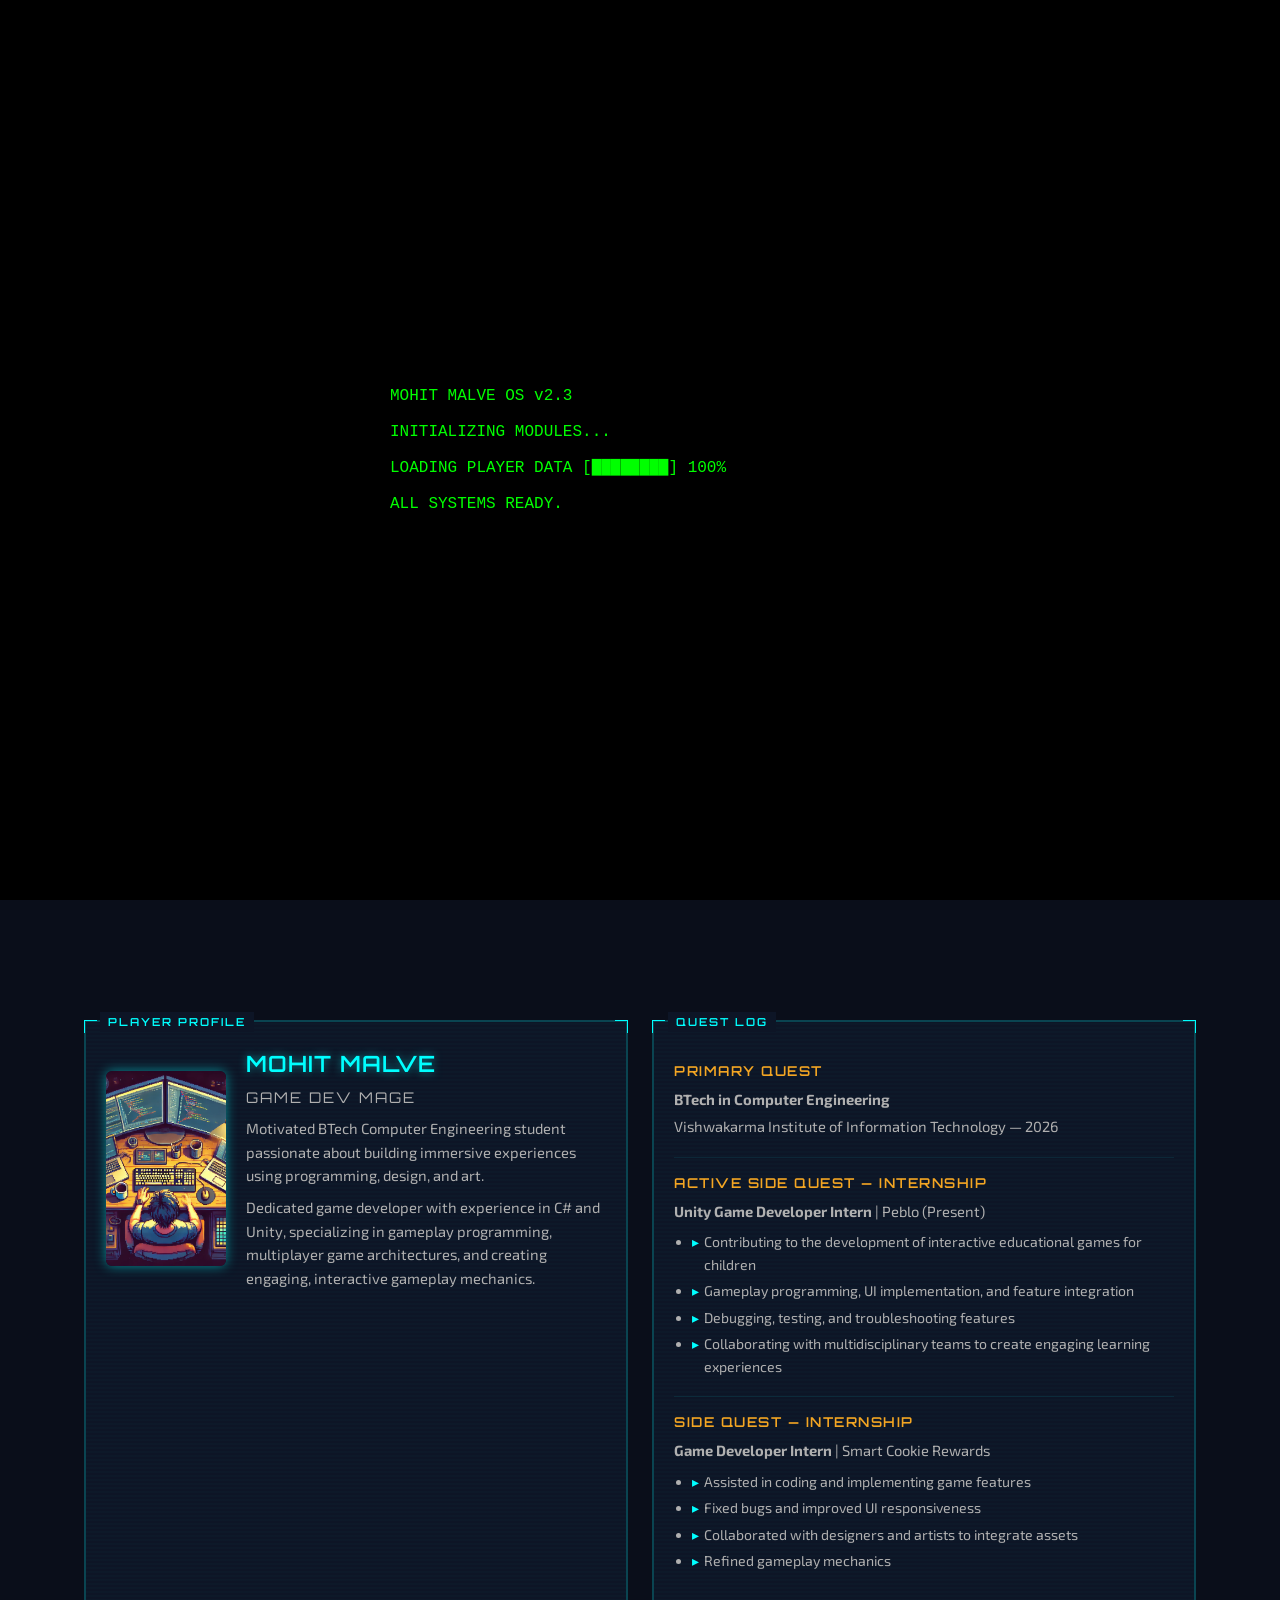
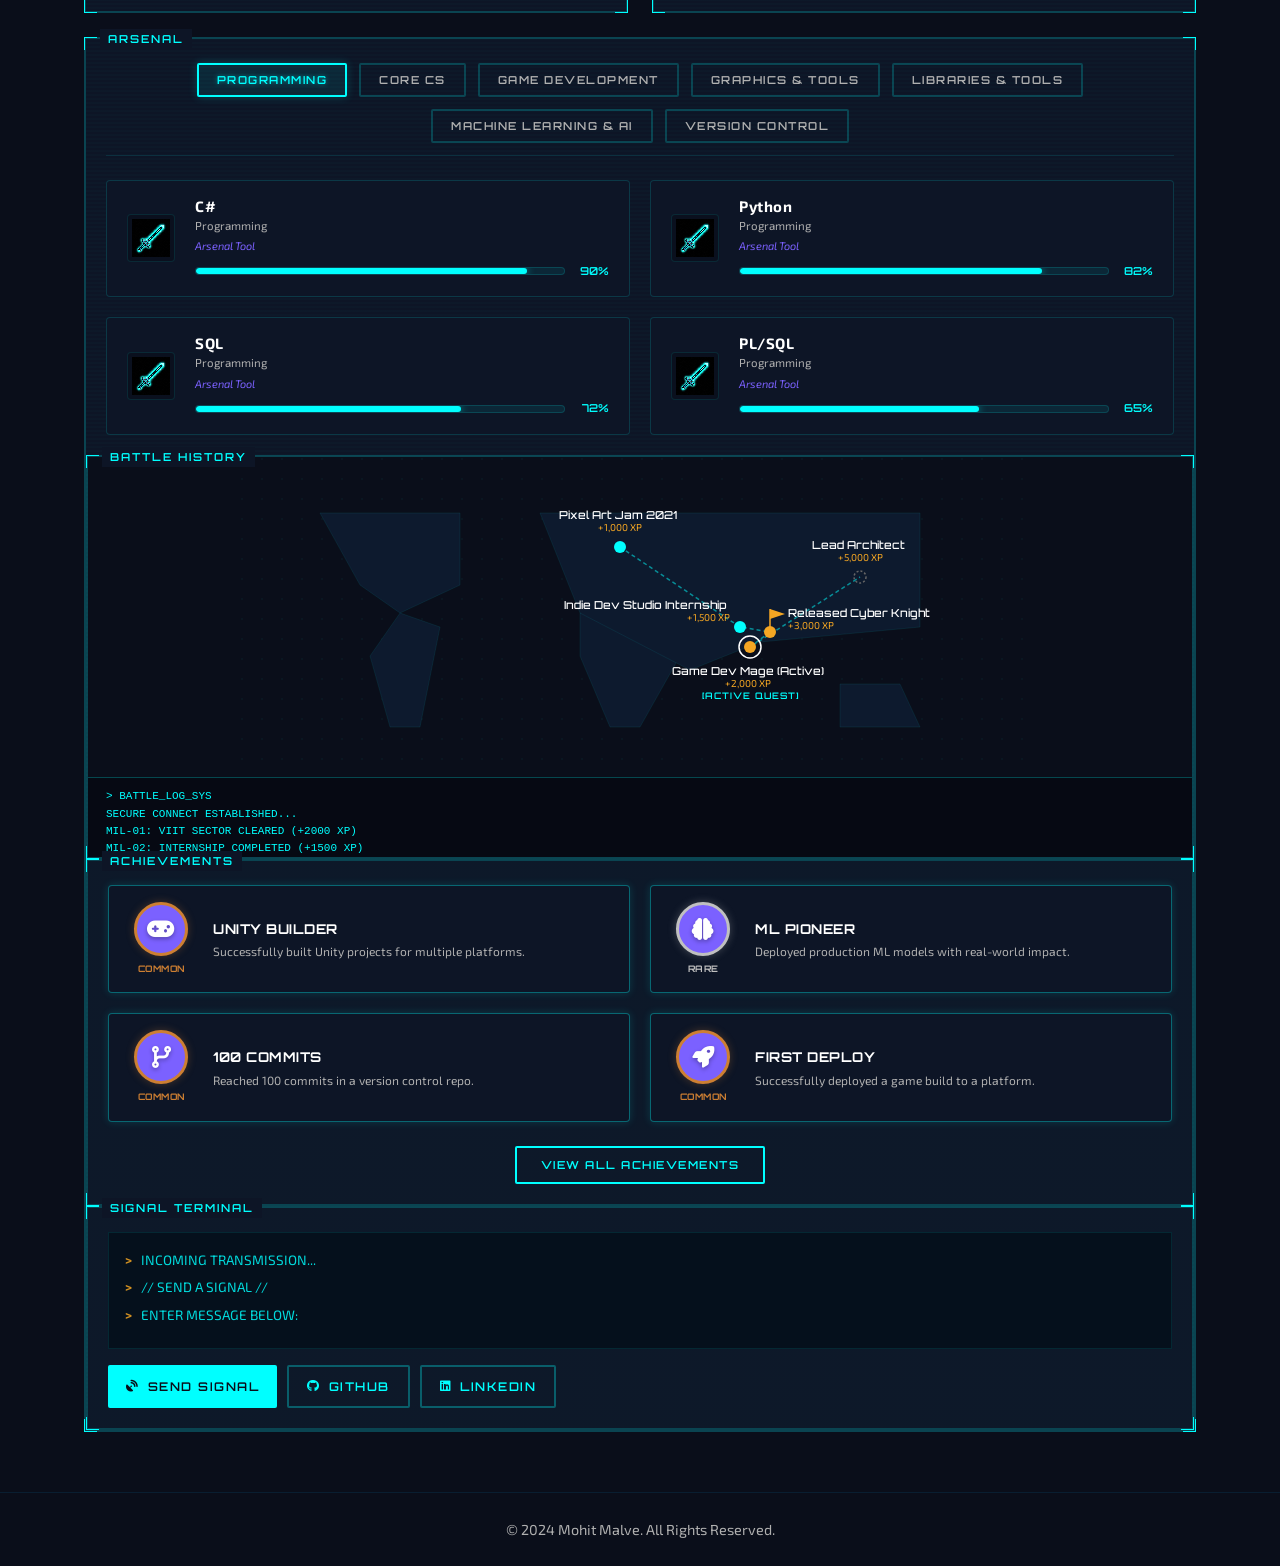
==== commit a0fce150: "Profile images changed" ====
--- a/index.html
+++ b/index.html
@@ -68,7 +68,7 @@
                     <!-- Top row: Avatar + Info + LVL badge -->
                     <div class="hero-top">
                         <div class="hero-avatar-frame">
-                            <img src="Images/Sticker.png" alt="Mohit Malve" class="hero-avatar-img">
+                            <img src="Images/profile.png" alt="Mohit Malve" class="hero-avatar-img">
                         </div>
 
                         <div class="hero-info">
--- a/style.css
+++ b/style.css
@@ -1104,7 +1104,7 @@
 
 /* The hero panel sits inside .hero */
 .hero-profile {
-    max-width: 520px;
+    max-width: 800px;
     width: 100%;
     margin: 0 auto;
     position: relative;
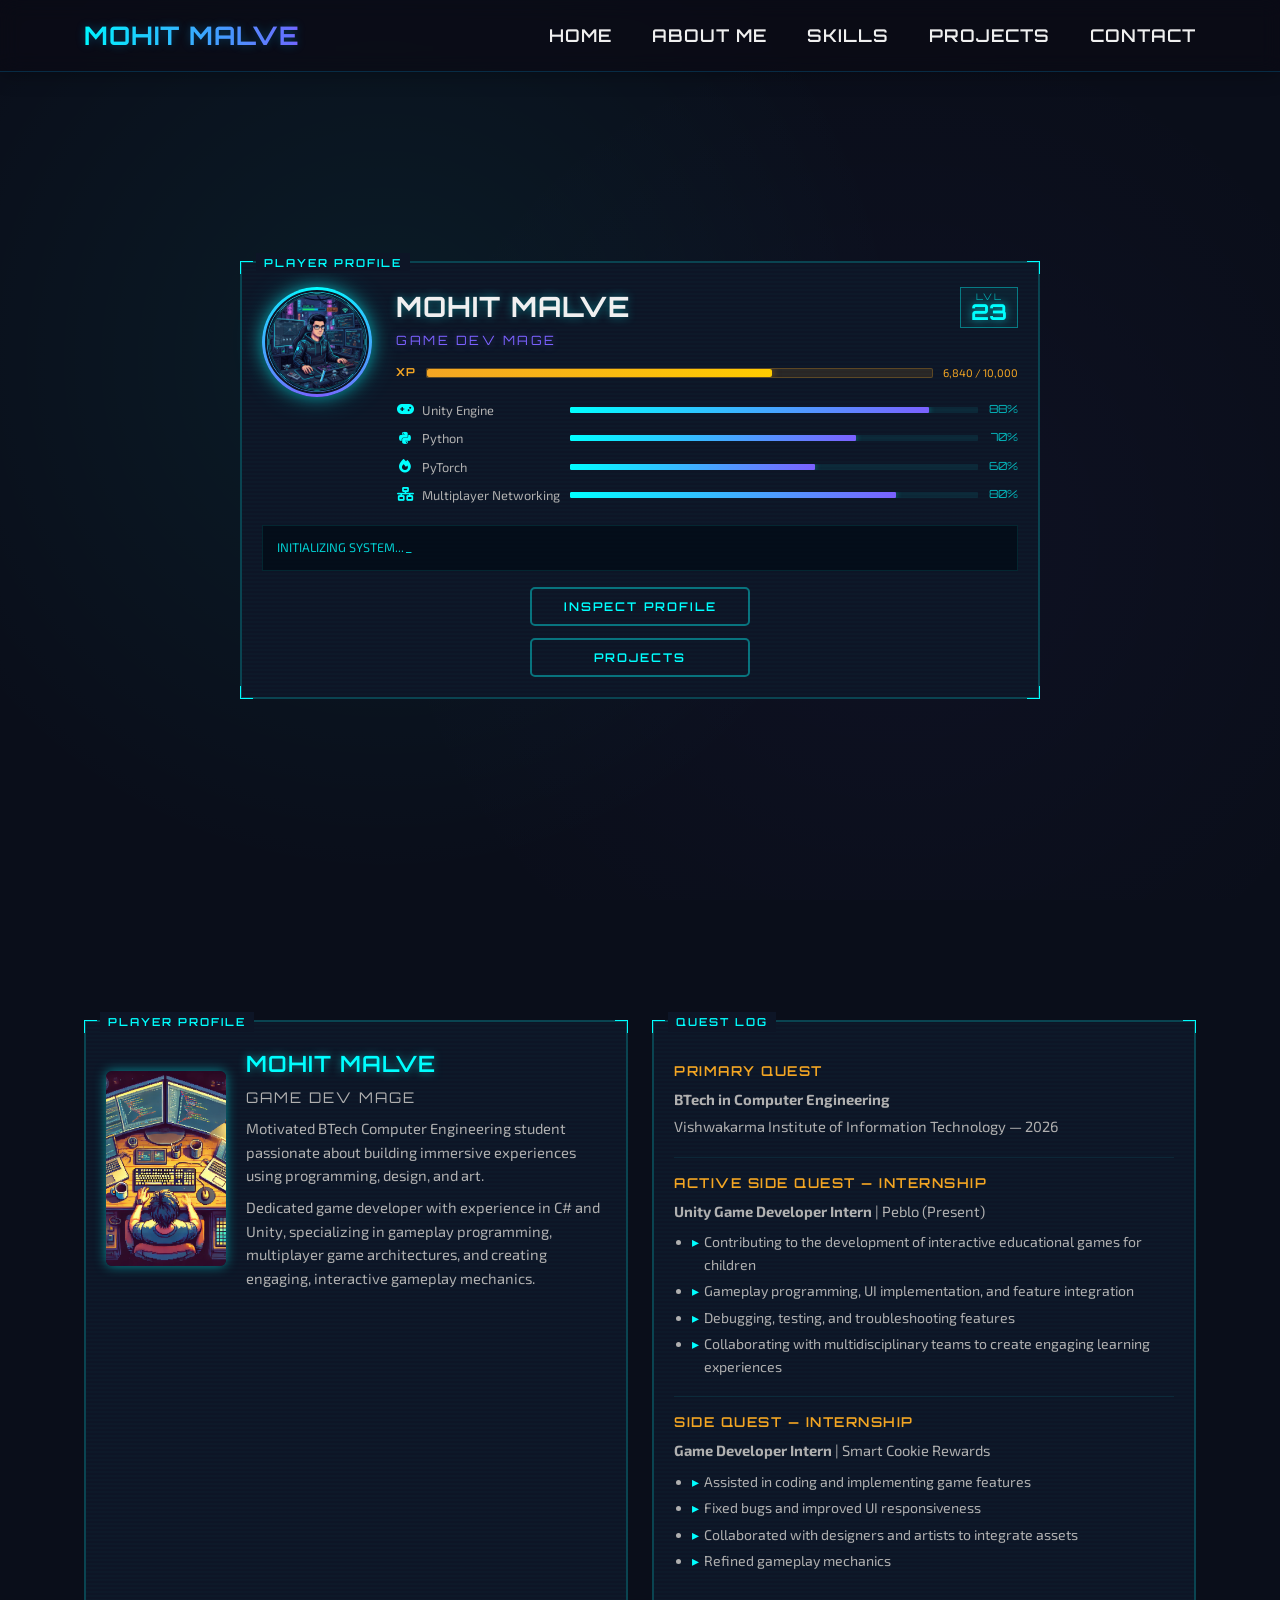
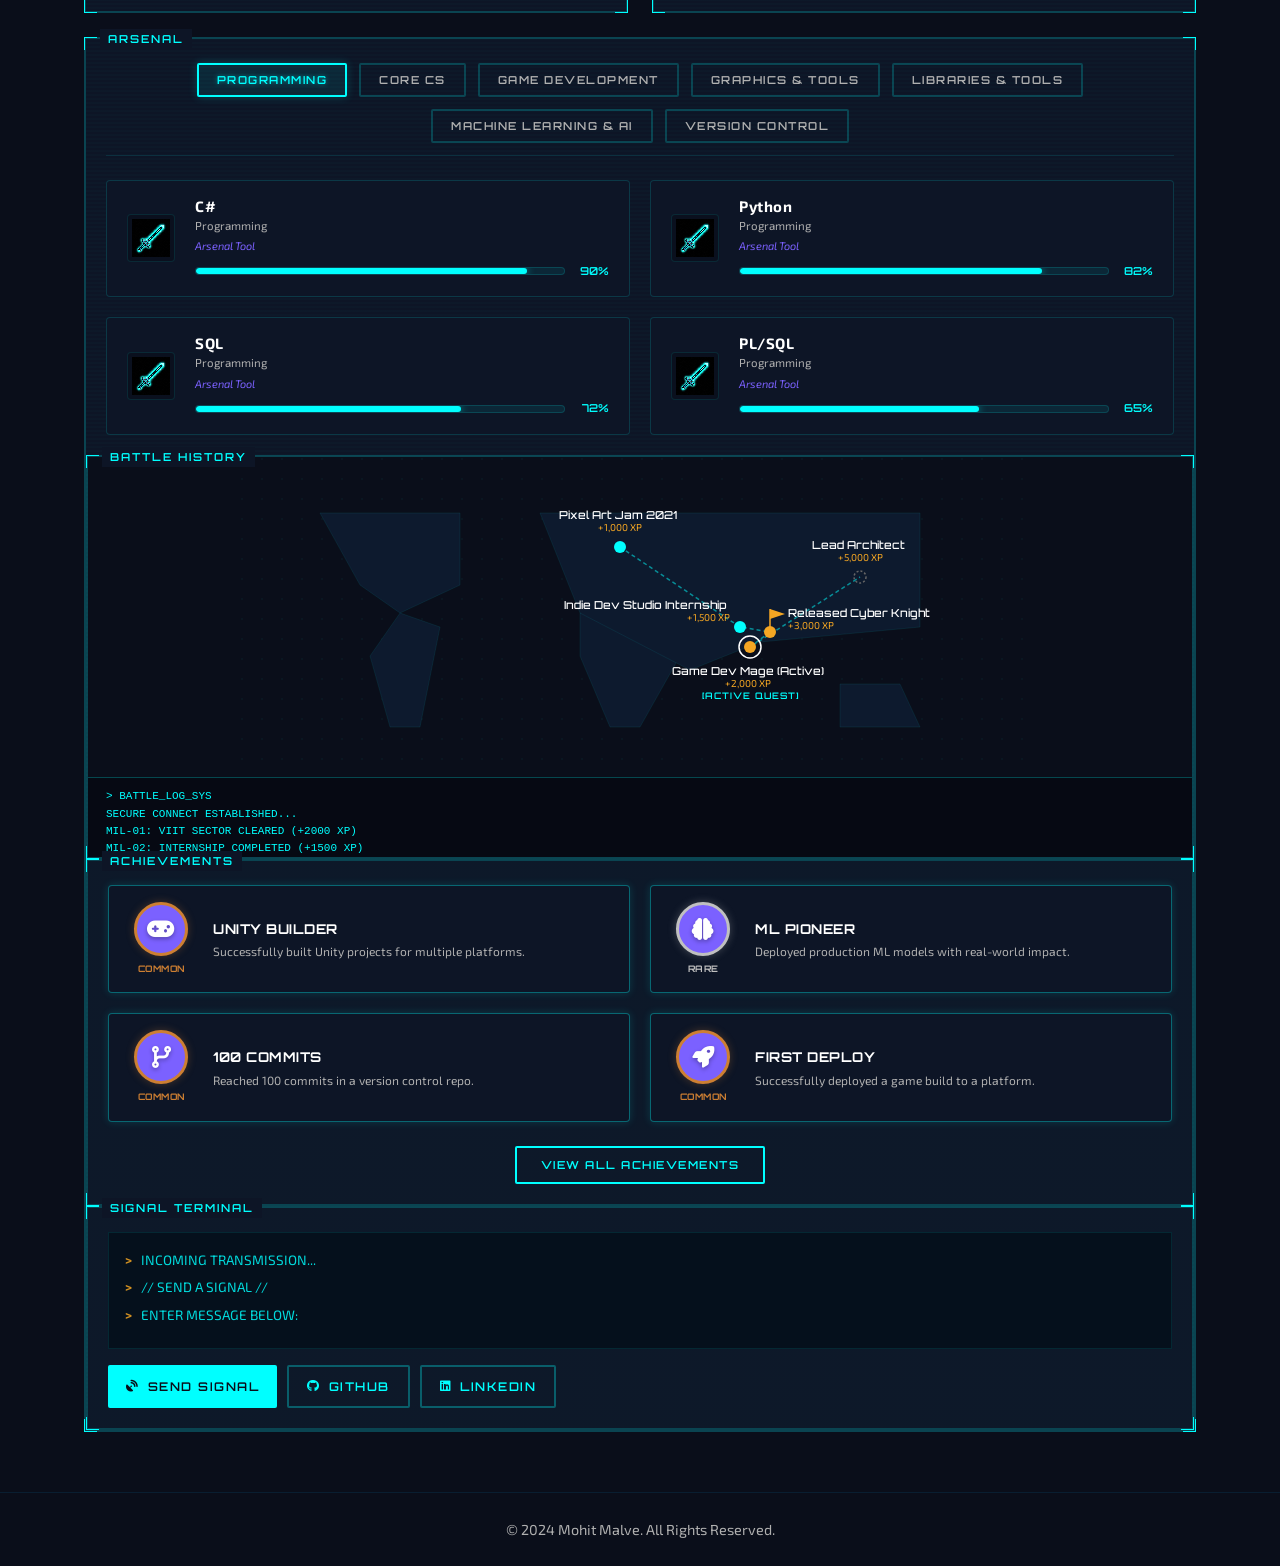
==== commit acd20bbe: "Updated profile image fixed" ====
--- a/index.html
+++ b/index.html
@@ -68,7 +68,7 @@
                     <!-- Top row: Avatar + Info + LVL badge -->
                     <div class="hero-top">
                         <div class="hero-avatar-frame">
-                            <img src="Images/profile.png" alt="Mohit Malve" class="hero-avatar-img">
+                            <img src="Images/Profile.png" alt="Mohit Malve" class="hero-avatar-img">
                         </div>
 
                         <div class="hero-info">
